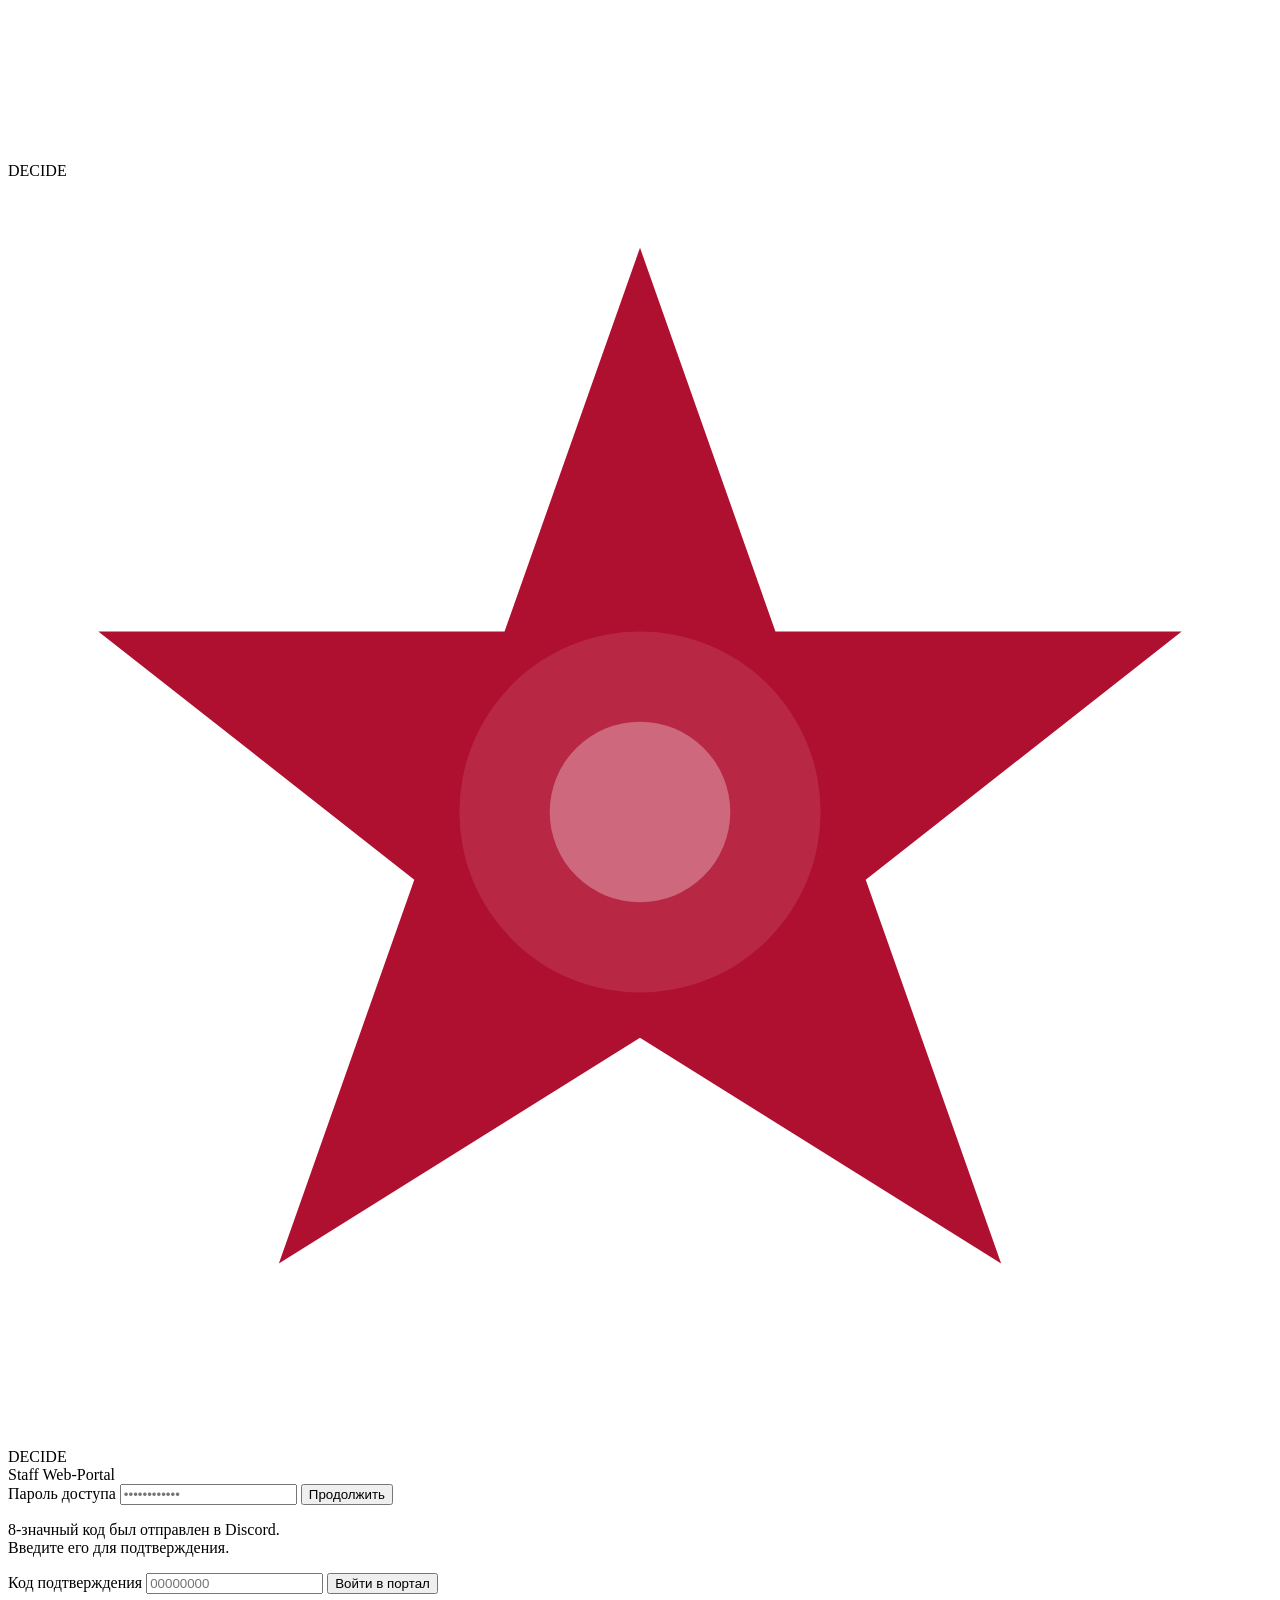
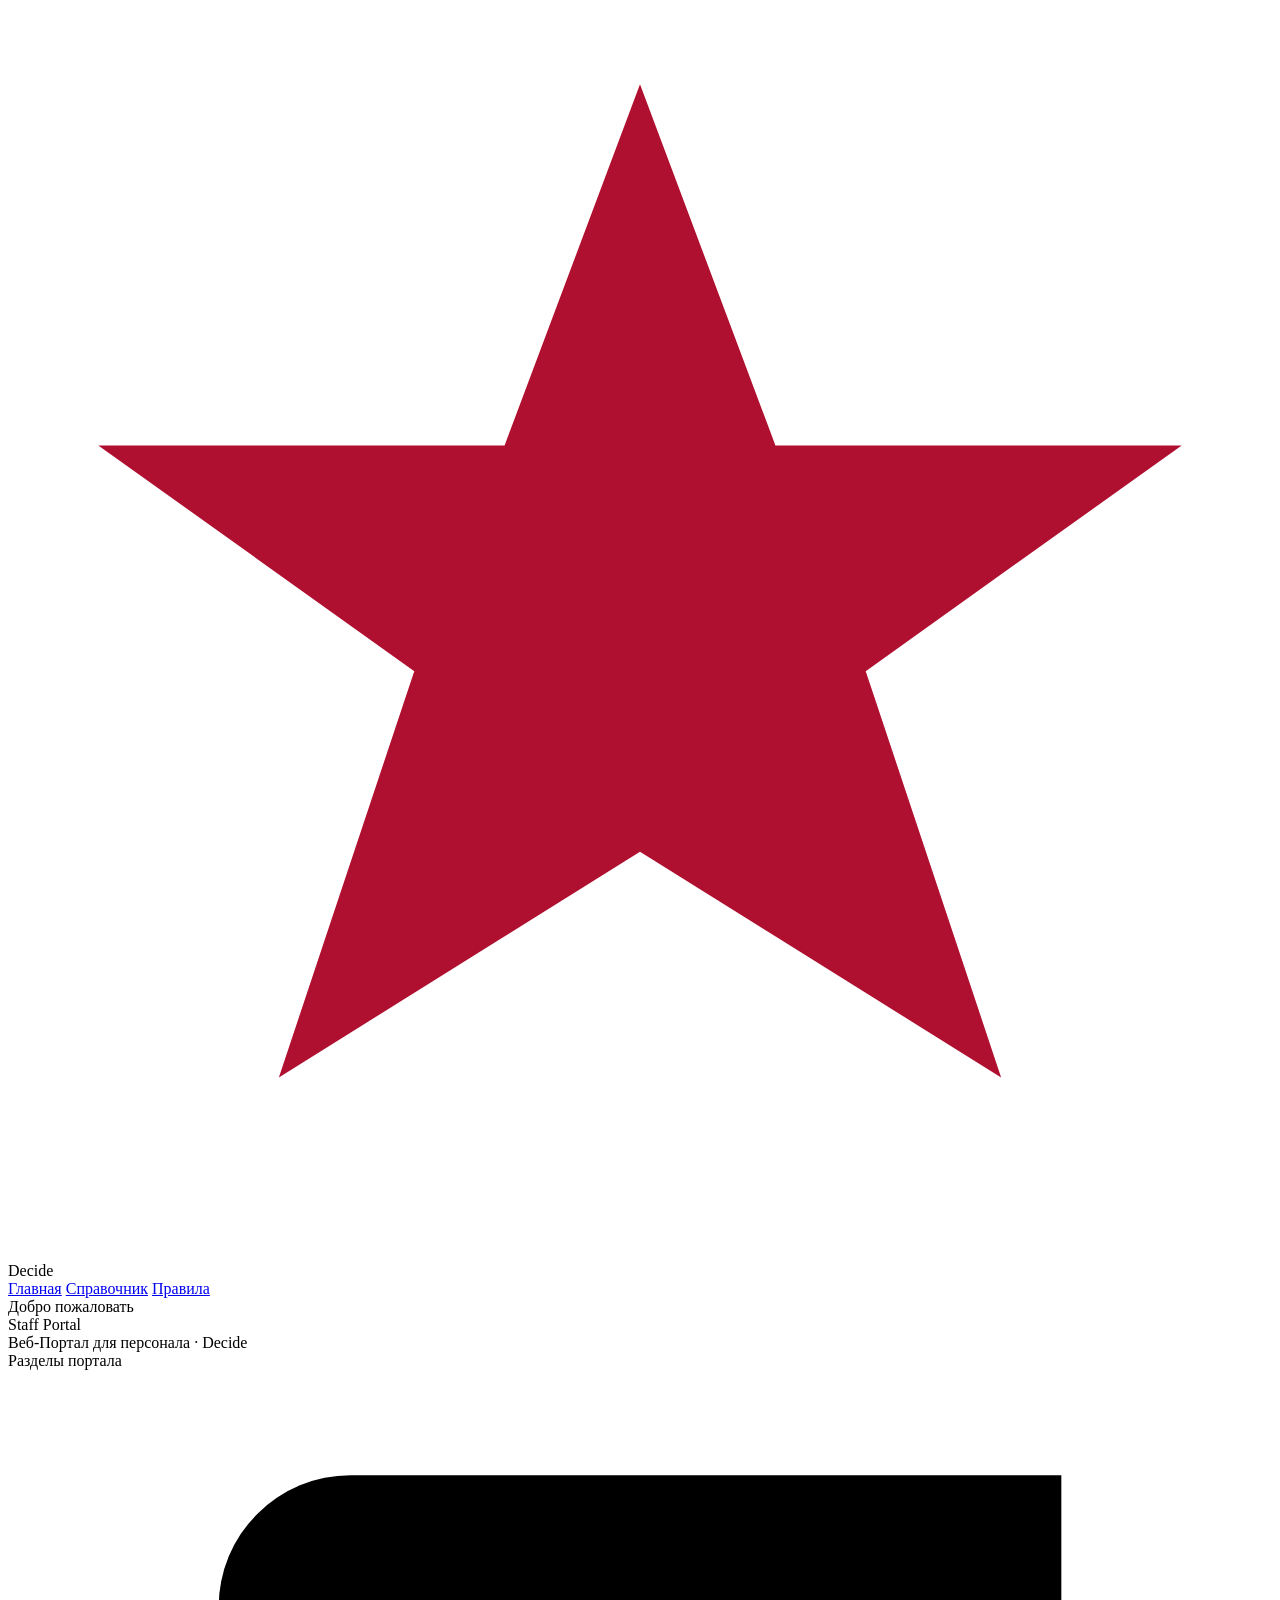
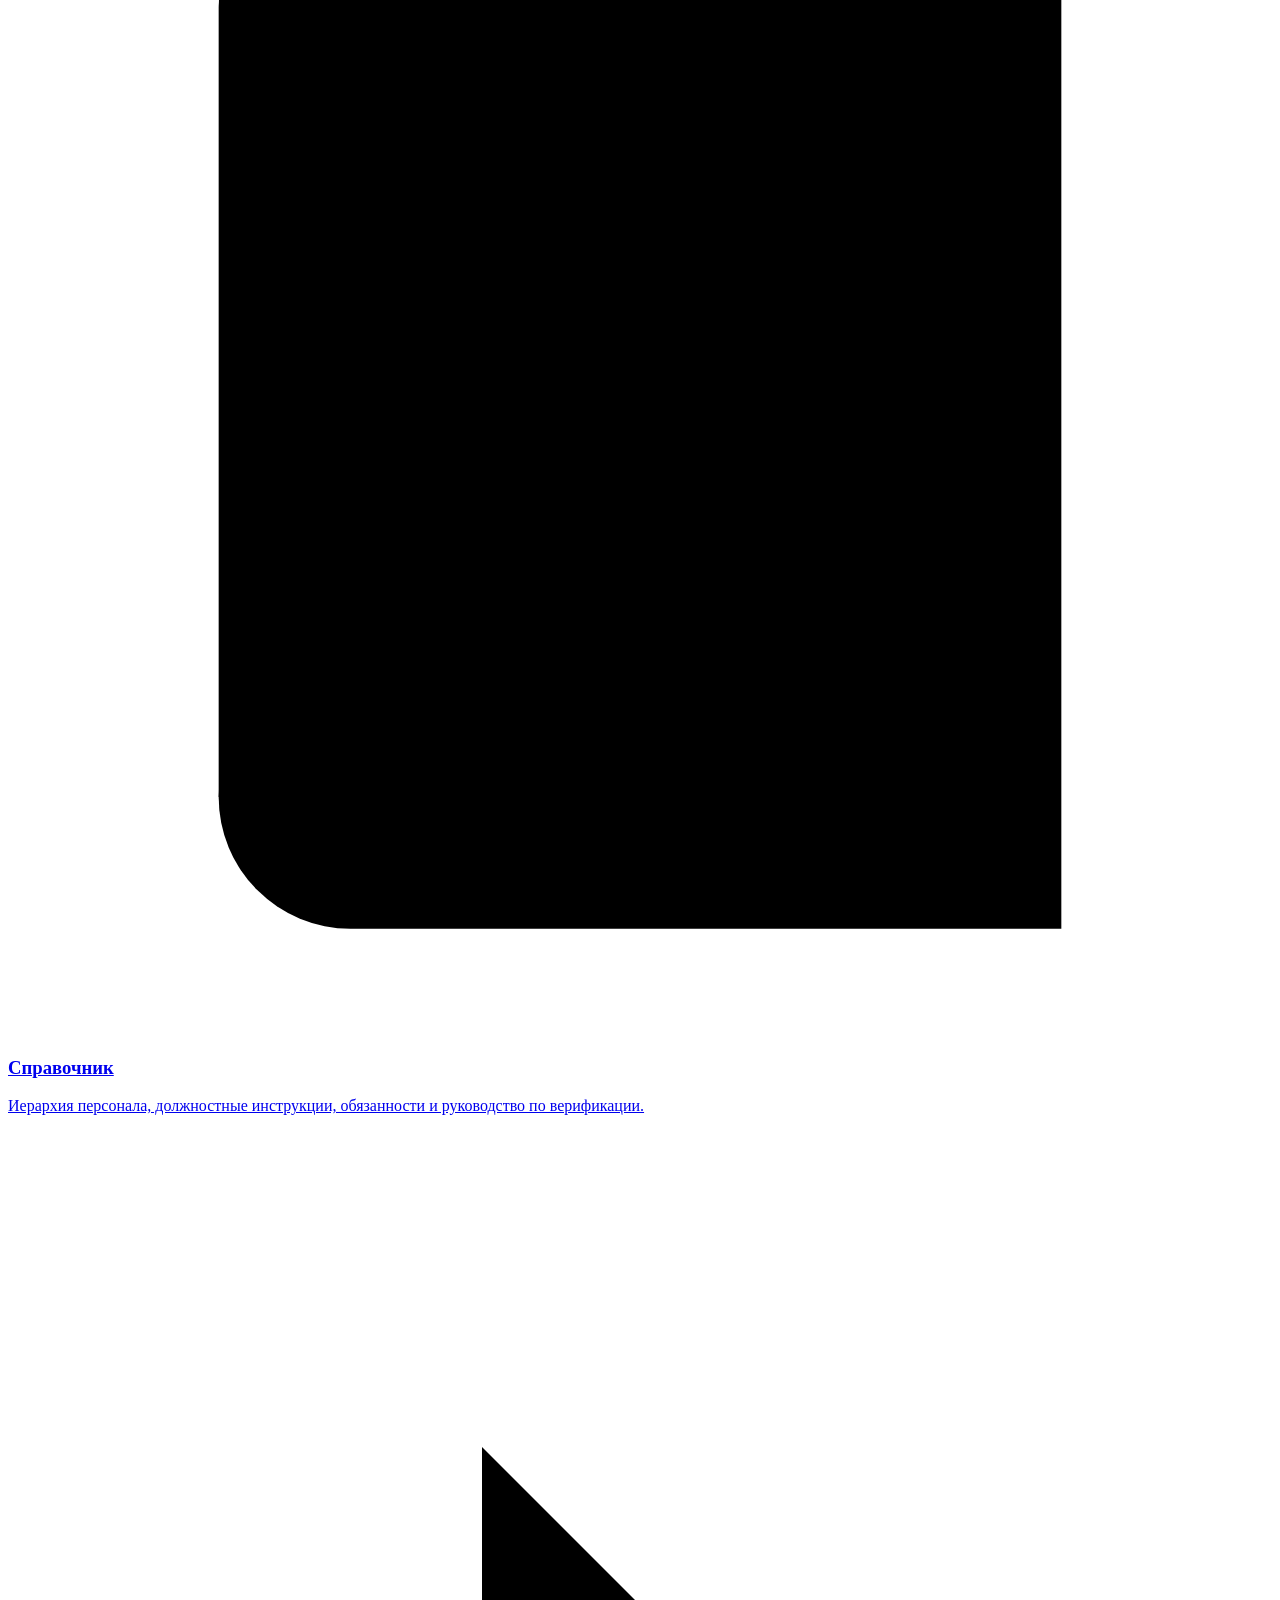
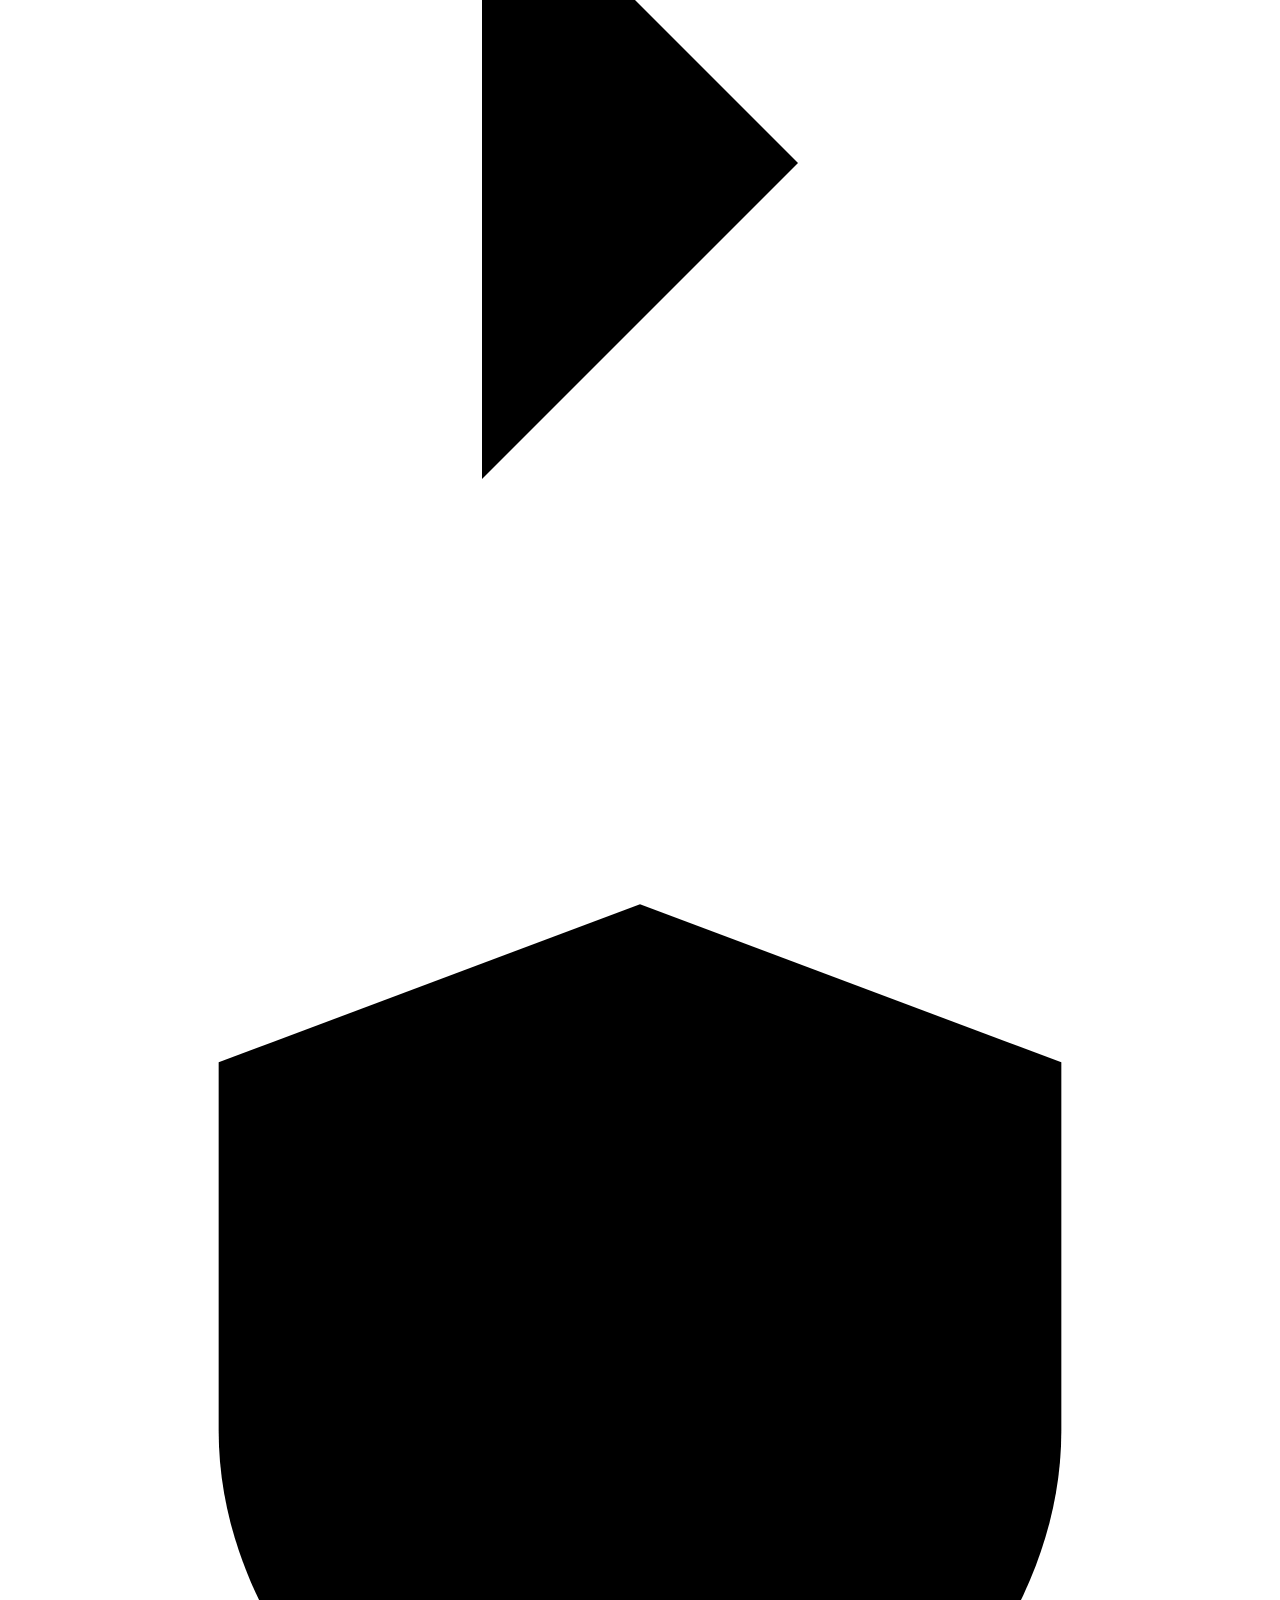
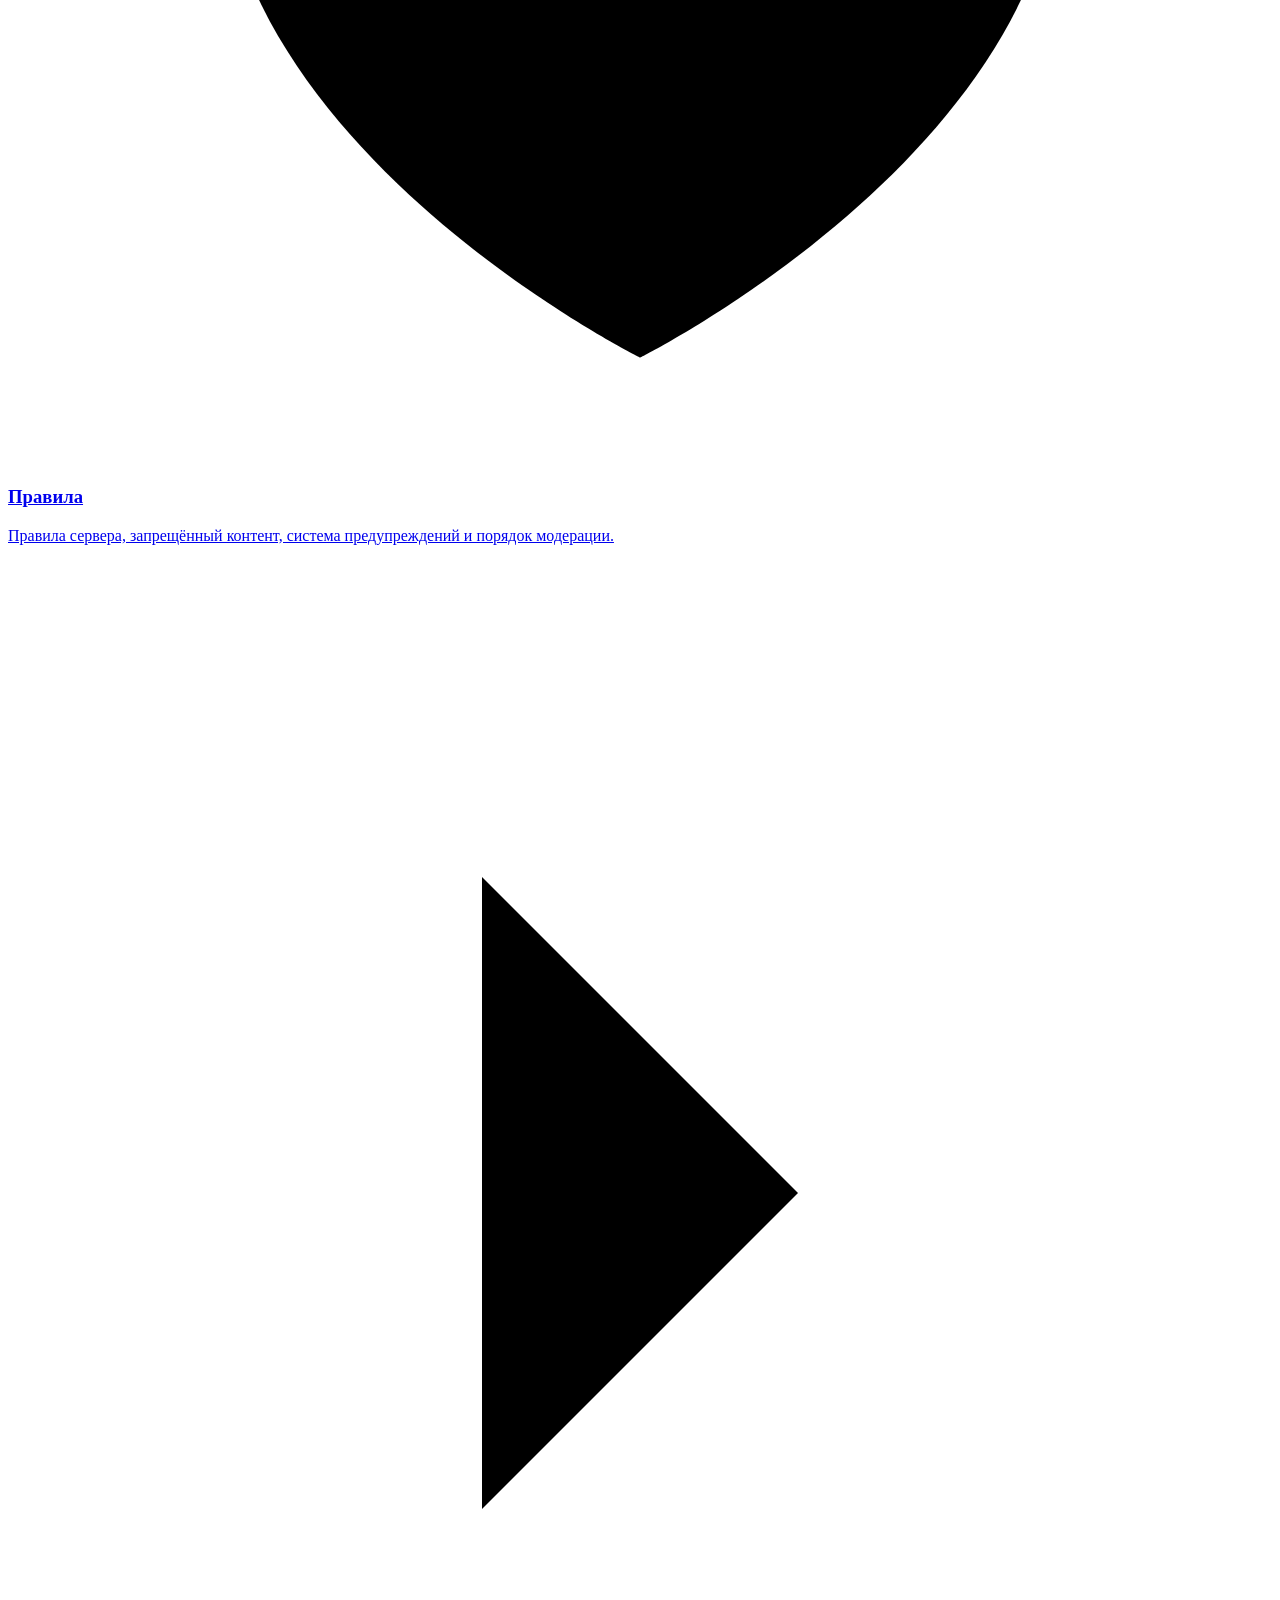
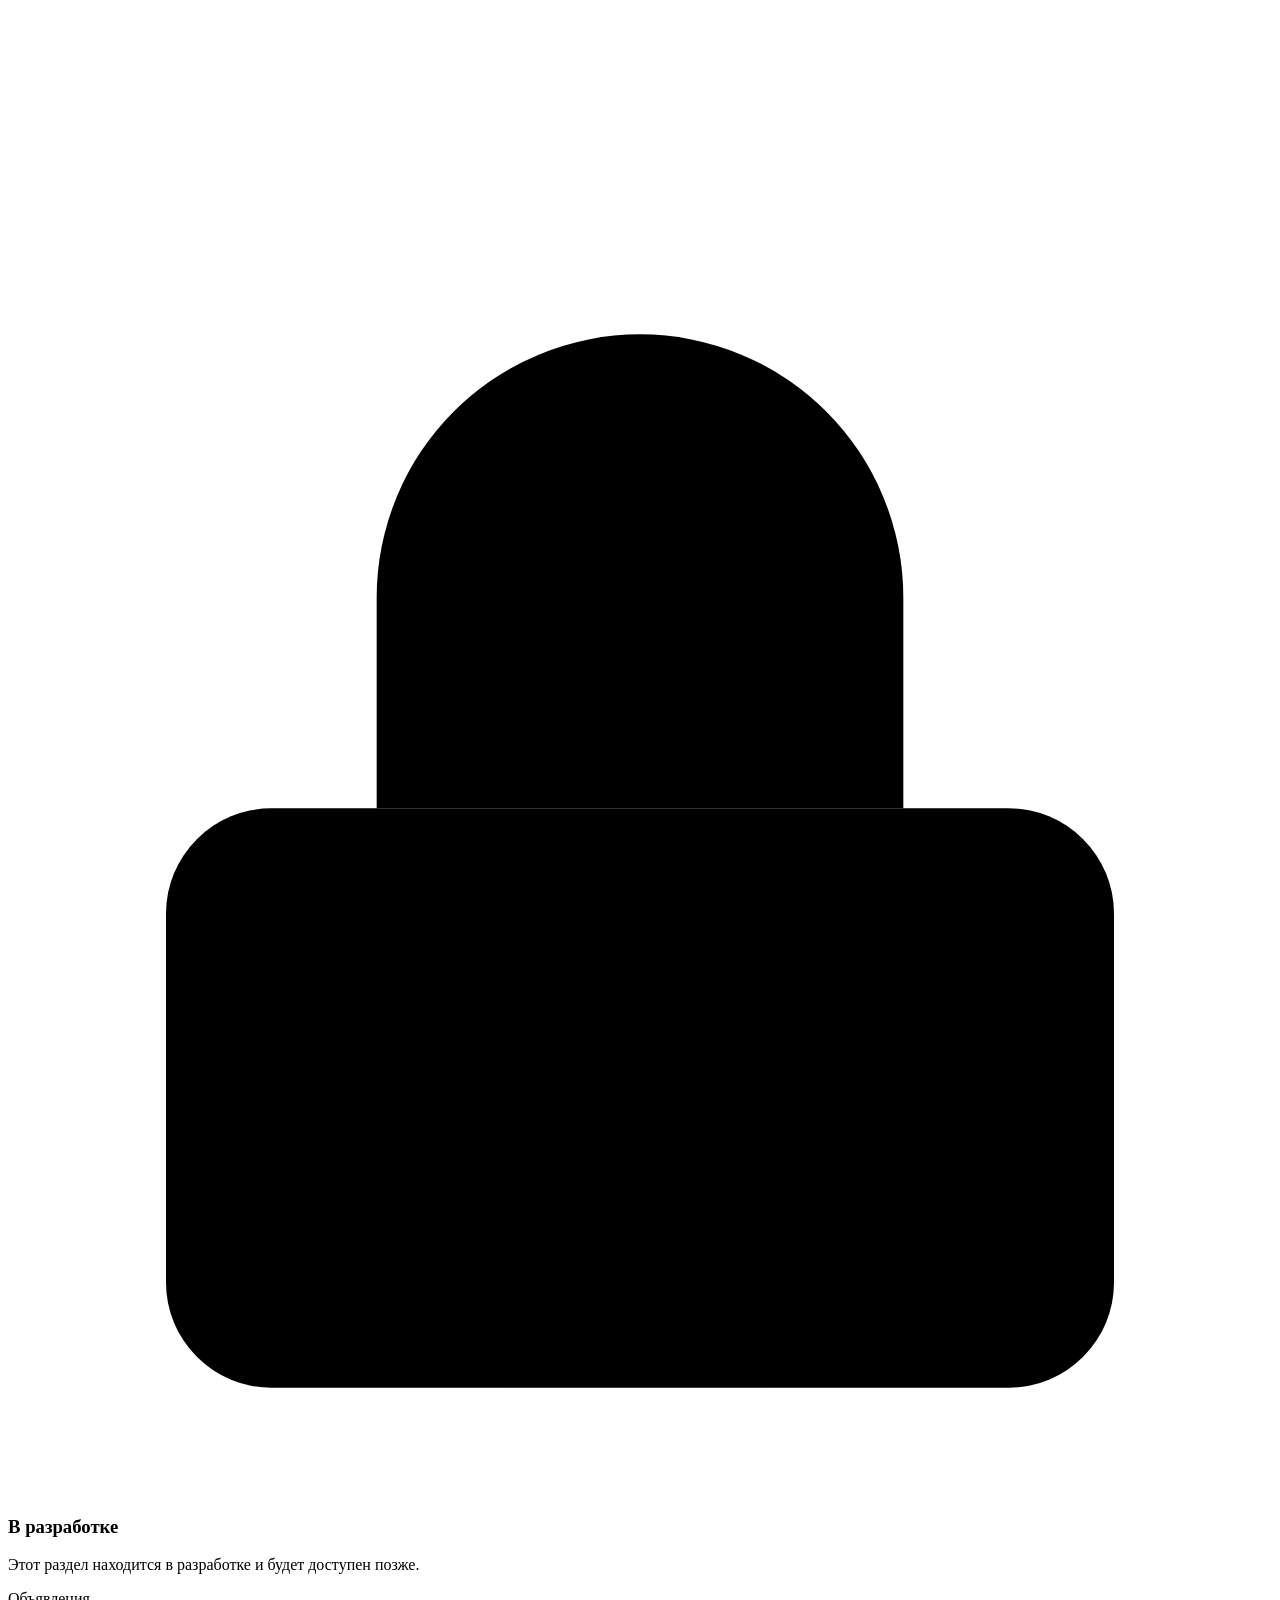
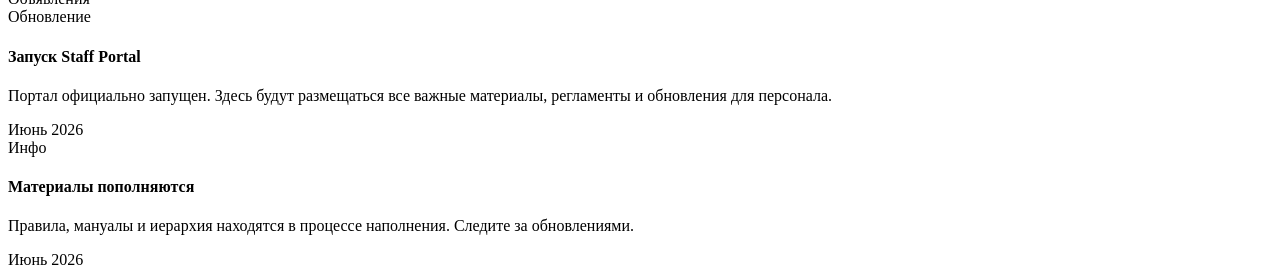
==== index.html @ e16e5d3d "Create index.html" ====
<!DOCTYPE html>
<html lang="ru">
<head>
<meta charset="UTF-8" />
<meta name="viewport" content="width=device-width, initial-scale=1" />
<title>DECIDE · Staff Portal</title>
<link rel="icon" href="data:image/svg+xml,<svg xmlns='http://www.w3.org/2000/svg' viewBox='0 0 64 64'><polygon points='32,4 38,22 57,22 43,34 49,52 32,41 15,52 21,34 7,22 26,22' fill='%23b01030'/></svg>" />
<link href="https://fonts.googleapis.com/css2?family=Inter:wght@300;400;500;600;700;900&display=swap" rel="stylesheet" />
<link rel="stylesheet" href="design.css" />
</head>
<body>
<canvas id="stars"></canvas>
<div class="orb orb-1"></div>
<div class="orb orb-2"></div>
<div class="decide-strip"><span>D</span><span>E</span><span>C</span><span>I</span><span>D</span><span>E</span></div>

<div id="auth-screen">
  <div class="auth-card">
    <div class="auth-logo">
      <div class="logo-wrap">
        <svg viewBox="0 0 56 56" fill="none" xmlns="http://www.w3.org/2000/svg">
          <polygon points="28,3 34,20 52,20 38,31 44,48 28,38 12,48 18,31 4,20 22,20" fill="#b01030"/>
          <circle cx="28" cy="28" r="8" fill="white" fill-opacity="0.1"/>
          <circle cx="28" cy="28" r="4" fill="white" fill-opacity="0.3"/>
        </svg>
      </div>
      <div>
        <div class="auth-title">DECIDE</div>
        <div class="auth-sub">Staff Web-Portal</div>
      </div>
    </div>
    <div id="step-pass">
      <label class="auth-label">Пароль доступа</label>
      <input type="password" id="pass-input" class="auth-input" placeholder="••••••••••••" />
      <button class="auth-btn" id="btn-pass">Продолжить</button>
    </div>
    <div id="step-otp" class="hidden">
      <p class="otp-note">8-значный код был отправлен в Discord.<br />Введите его для подтверждения.</p>
      <label class="auth-label">Код подтверждения</label>
      <input type="text" id="otp-input" class="auth-input otp" placeholder="00000000" maxlength="8" autocomplete="off" />
      <button class="auth-btn" id="btn-otp">Войти в портал</button>
    </div>
  </div>
</div>

<div id="dashboard" class="hidden">
  <header class="dash-nav">
    <div class="nav-logo">
      <svg viewBox="0 0 28 28" fill="none"><polygon points="14,2 17,10 26,10 19,15 22,24 14,19 6,24 9,15 2,10 11,10" fill="#b01030"/></svg>
      <span class="nav-logo-text">Decide</span>
    </div>
    <nav class="nav-links">
      <a href="index.html" class="nav-link active">Главная</a>
      <a href="manual.html" class="nav-link">Справочник</a>
      <a href="rules.html" class="nav-link">Правила</a>
    </nav>
  </header>
  <div class="dash-body">
    <div class="welcome-block">
      <div class="welcome-label">Добро пожаловать</div>
      <div class="welcome-title">Staff Portal</div>
      <div class="welcome-sub">Веб-Портал для персонала · Decide</div>
    </div>
    <div class="section-head">Разделы портала</div>
    <div class="cards-grid">
      <a href="manual.html" class="portal-card">
        <div class="c-icon">
          <svg viewBox="0 0 24 24"><path d="M4 19.5A2.5 2.5 0 0 1 6.5 17H20"/><path d="M6.5 2H20v20H6.5A2.5 2.5 0 0 1 4 19.5v-15A2.5 2.5 0 0 1 6.5 2z"/></svg>
        </div>
        <h3>Справочник</h3>
        <p>Иерархия персонала, должностные инструкции, обязанности и руководство по верификации.</p>
        <div class="c-arrow"><svg viewBox="0 0 24 24"><polyline points="9 18 15 12 9 6"/></svg></div>
      </a>
      <a href="rules.html" class="portal-card">
        <div class="c-icon">
          <svg viewBox="0 0 24 24"><path d="M12 22s8-4 8-10V5l-8-3-8 3v7c0 6 8 10 8 10z"/></svg>
        </div>
        <h3>Правила</h3>
        <p>Правила сервера, запрещённый контент, система предупреждений и порядок модерации.</p>
        <div class="c-arrow"><svg viewBox="0 0 24 24"><polyline points="9 18 15 12 9 6"/></svg></div>
      </a>
      <div class="portal-card disabled">
        <div class="c-icon">
          <svg viewBox="0 0 24 24"><rect x="3" y="11" width="18" height="11" rx="2"/><path d="M7 11V7a5 5 0 0 1 10 0v4"/></svg>
        </div>
        <h3>В разработке</h3>
        <p>Этот раздел находится в разработке и будет доступен позже.</p>
      </div>
    </div>
    <div class="section-head">Объявления</div>
    <div class="announce-grid">
      <div class="a-card">
        <span class="badge b-red">Обновление</span>
        <h4>Запуск Staff Portal</h4>
        <p>Портал официально запущен. Здесь будут размещаться все важные материалы, регламенты и обновления для персонала.</p>
        <div class="a-date">Июнь 2026</div>
      </div>
      <div class="a-card">
        <span class="badge b-blue">Инфо</span>
        <h4>Материалы пополняются</h4>
        <p>Правила, мануалы и иерархия находятся в процессе наполнения. Следите за обновлениями.</p>
        <div class="a-date">Июнь 2026</div>
      </div>
    </div>
  </div>
</div>

<script src="logics.js"></script>
</body>
</html>
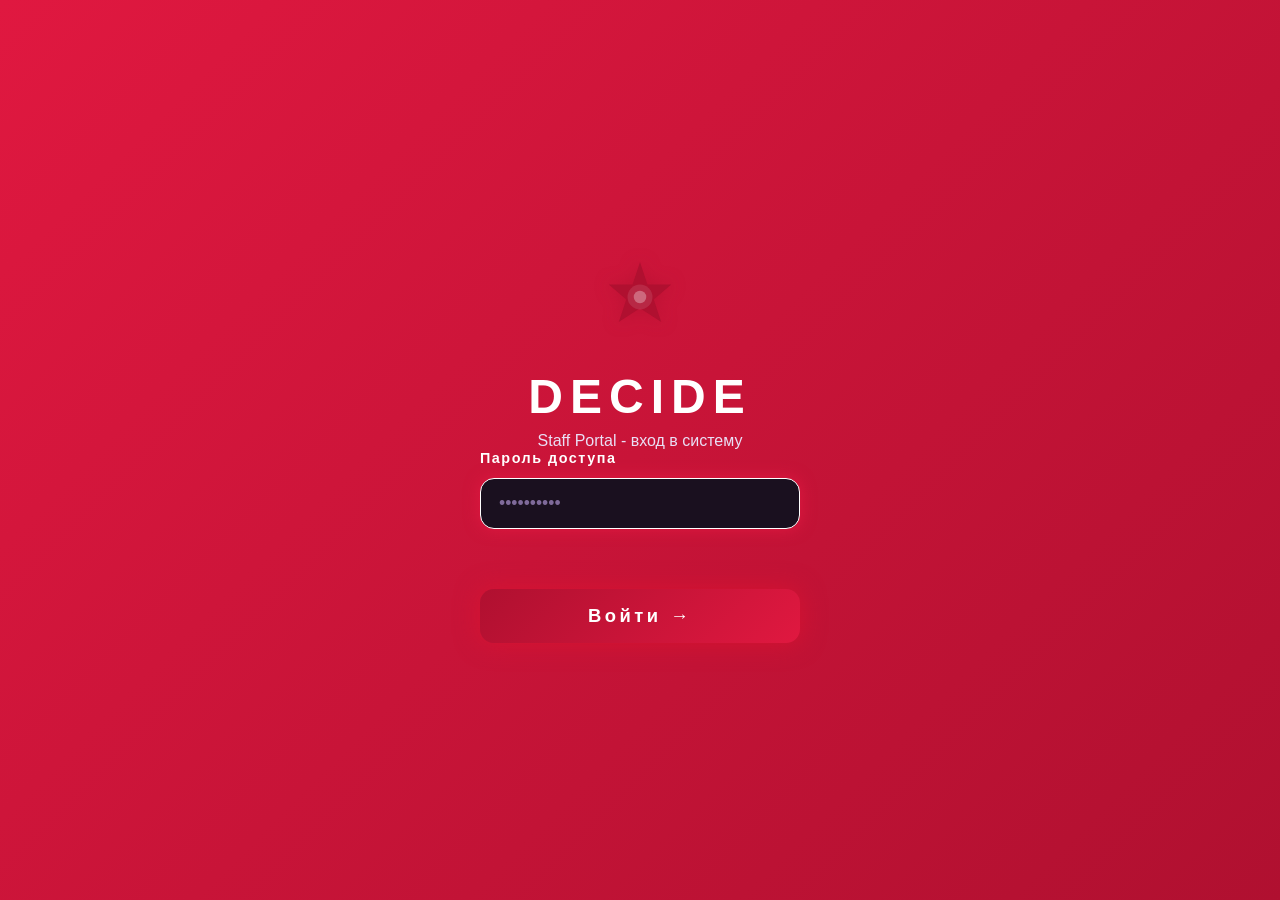
==== commit 4137a66c: "Updated titles and enhanced HTML structure" ====
--- a/index.html
+++ b/index.html
@@ -3,108 +3,385 @@
 <head>
 <meta charset="UTF-8" />
 <meta name="viewport" content="width=device-width, initial-scale=1" />
-<title>DECIDE · Staff Portal</title>
+<title>DECIDE | Staff Web-Portal</title>
 <link rel="icon" href="data:image/svg+xml,<svg xmlns='http://www.w3.org/2000/svg' viewBox='0 0 64 64'><polygon points='32,4 38,22 57,22 43,34 49,52 32,41 15,52 21,34 7,22 26,22' fill='%23b01030'/></svg>" />
 <link href="https://fonts.googleapis.com/css2?family=Inter:wght@300;400;500;600;700;900&display=swap" rel="stylesheet" />
-<link rel="stylesheet" href="design.css" />
-</head>
+
+<style>
+  *, *::before, *::after {
+    margin: 0; padding: 0; box-sizing: border-box;
+  }
+  :root {
+    --bg-dark: #100a13;
+    --card-bg: #1a101f;
+    --accent-red: #b01030;
+    --accent-red-bright: #e01840;
+    --text-main: #e9dff5;
+    --text-muted: #7f6a9a;
+    --border-color: rgba(176, 16, 48, 0.3);
+    --radius: 14px;
+    --transition-speed: 0.3s ease-in-out;
+    --font-main: 'Inter', sans-serif;
+  }
+  html, body {
+    height: 100%;
+    background-color: var(--bg-dark);
+    color: var(--text-main);
+    font-family: var(--font-main);
+    overflow-x: hidden;
+  }
+  a {
+    color: inherit;
+    text-decoration: none;
+  }
+
+  ::-webkit-scrollbar {
+    width: 8px;
+  }
+  ::-webkit-scrollbar-track {
+    background: transparent;
+  }
+  ::-webkit-scrollbar-thumb {
+    background-color: var(--accent-red);
+    border-radius: 5px;
+  }
+  ::-webkit-scrollbar-thumb:hover {
+    background-color: var(--accent-red-bright);
+  }
+
+  #auth-screen {
+    position: fixed;
+    inset: 0;
+    background: linear-gradient(135deg, var(--accent-red-bright), var(--accent-red));
+    display: flex;
+    flex-direction: column;
+    align-items: center;
+    justify-content: center;
+    padding: 2rem;
+    z-index: 999;
+    user-select: none;
+  }
+
+  #auth-logo {
+    width: 80px;
+    height: 80px;
+    filter: drop-shadow(0 0 8px rgba(176,16,48,0.6));
+    margin-bottom: 2rem;
+  }
+
+  #auth-title {
+    font-size: 3rem;
+    font-weight: 900;
+    letter-spacing: 7px;
+    color: white;
+    margin-bottom: 0.5rem;
+    user-select: none;
+    font-feature-settings: 'liga' off;
+  }
+
+  #auth-subtitle {
+    font-size: 1rem;
+    letter-spacing: 2px;
+    font-weight: 600;
+    opacity: 0.85;
+    margin-bottom: 3rem;
+    user-select: none;
+  }
+
+  form#login-form {
+    display: flex;
+    flex-direction: column;
+    width: 320px;
+  }
+
+  label[for="login-password"] {
+    font-weight: 600;
+    font-size: 0.9rem;
+    letter-spacing: 1.5px;
+    color: white;
+    margin-bottom: 12px;
+    user-select: none;
+  }
+
+  input#login-password {
+    background: var(--card-bg);
+    border: 1.8px solid var(--border-color);
+    color: var(--text-main);
+    border-radius: var(--radius);
+    padding: 14px 18px;
+    font-size: 1.1rem;
+    font-weight: 500;
+    transition: border-color var(--transition-speed);
+    outline-offset: 2px;
+  }
+  input#login-password::placeholder {
+    color: var(--text-muted);
+    opacity: 1;
+  }
+  input#login-password:focus {
+    border-color: white;
+    box-shadow: 0 0 15px var(--accent-red-bright);
+    outline: none;
+  }
+
+  #error-msg {
+    margin-top: 6px;
+    min-height: 22px;
+    color: #ff5353;
+    font-weight: 600;
+    font-size: 0.85rem;
+    user-select: none;
+  }
+
+  button#login-submit {
+    margin-top: 2rem;
+    background: linear-gradient(135deg, var(--accent-red), var(--accent-red-bright));
+    border-radius: var(--radius);
+    padding: 16px 0;
+    color: white;
+    font-weight: 900;
+    font-size: 1.15rem;
+    letter-spacing: 3.5px;
+    cursor: pointer;
+    border: none;
+    transition: background var(--transition-speed), box-shadow var(--transition-speed), transform 0.2s ease;
+    box-shadow: 0 0 25px rgba(224, 18, 47, 0.7);
+    user-select: none;
+  }
+  button#login-submit:hover {
+    background: linear-gradient(135deg, var(--accent-red-bright), var(--accent-red));
+    box-shadow: 0 0 35px rgba(224, 18, 47, 0.95);
+    transform: translateY(-3px);
+  }
+  button#login-submit:active {
+    box-shadow: 0 0 20px rgba(224, 18, 47, 0.7);
+    transform: translateY(0);
+  }
+
+  #loading-screen {
+    position: fixed;
+    inset: 0;
+    background: var(--bg-dark);
+    display: flex;
+    flex-direction: column;
+    align-items: center;
+    justify-content: center;
+    z-index: 998;
+    user-select: none;
+    opacity: 0;
+    pointer-events: none;
+    transition: opacity 0.4s ease;
+  }
+  #loading-screen.active {
+    opacity: 1;
+    pointer-events: all;
+  }
+  #loading-text {
+    color: var(--text-main);
+    font-size: 1.25rem;
+    font-weight: 700;
+    letter-spacing: 3.5px;
+    margin-bottom: 1.6rem;
+  }
+  #loading-progress {
+    width: 340px;
+    height: 14px;
+    background: var(--card-bg);
+    border-radius: 30px;
+    box-shadow: inset 0 0 15px rgba(255, 20, 50, 0.15);
+    overflow: hidden;
+  }
+  #loading-progress-fill {
+    height: 100%;
+    background: linear-gradient(90deg, var(--accent-red), var(--accent-red-bright));
+    width: 0%;
+    border-radius: 30px 0 0 30px;
+    transition: width 0.3s ease;
+  }
+
+  #dashboard {
+    height: 100vh;
+    width: 100%;
+    display: none;
+    flex-direction: column;
+    animation: fadeInUp 0.7s ease forwards;
+  }
+  #dashboard.active {
+    display: flex;
+  }
+
+  header.nav-header {
+    flex-shrink: 0;
+    background: var(--card-bg);
+    display: flex;
+    justify-content: space-between;
+    align-items: center;
+    padding: 24px 56px;
+    border-bottom: 1.5px solid var(--border-color);
+    box-shadow: 0 0 35px var(--accent-red);
+    user-select: none;
+  }
+
+  .logo-container {
+    display: flex;
+    align-items: center;
+    gap: 14px;
+  }
+  .logo-container svg {
+    width: 32px;
+    height: 32px;
+    filter: drop-shadow(0 0 14px var(--accent-red));
+  }
+  .logo-text {
+    font-weight: 900;
+    font-size: 1.6rem;
+    letter-spacing: 10px;
+    text-transform: uppercase;
+    background: linear-gradient(120deg, white, var(--accent-red));
+    -webkit-background-clip: text;
+    -webkit-text-fill-color: transparent;
+    cursor: default;
+  }
+  nav.main-nav {
+    display: flex;
+    gap: 22px;
+  }
+  nav.main-nav a {
+    font-weight: 700;
+    font-size: 0.9rem;
+    letter-spacing: 3.5px;
+    text-transform: uppercase;
+    color: var(--text-muted);
+    padding: 14px 26px;
+    border-radius: var(--radius);
+    transition: color var(--transition-speed), background var(--transition-speed);
+    user-select: none;
+  }
+  nav.main-nav a:hover, nav.main-nav a.active {
+    background: var(--accent-red);
+    color: white;
+    box-shadow: 0 0 50px var(--accent-red);
+  }
+
+  main.portal-content {
+    flex-grow: 1;
+    overflow-y: auto;
+    padding: 56px 68px 80px;
+    max-width: 1360px;
+    margin: 0 auto;
+  }
+
+</style>
 <body>
-<canvas id="stars"></canvas>
-<div class="orb orb-1"></div>
-<div class="orb orb-2"></div>
-<div class="decide-strip"><span>D</span><span>E</span><span>C</span><span>I</span><span>D</span><span>E</span></div>
-
-<div id="auth-screen">
-  <div class="auth-card">
-    <div class="auth-logo">
-      <div class="logo-wrap">
-        <svg viewBox="0 0 56 56" fill="none" xmlns="http://www.w3.org/2000/svg">
-          <polygon points="28,3 34,20 52,20 38,31 44,48 28,38 12,48 18,31 4,20 22,20" fill="#b01030"/>
-          <circle cx="28" cy="28" r="8" fill="white" fill-opacity="0.1"/>
-          <circle cx="28" cy="28" r="4" fill="white" fill-opacity="0.3"/>
+
+  <section id="auth-screen" role="dialog" aria-labelledby="auth-title" aria-describedby="auth-desc">
+    <svg id="auth-logo" viewBox="0 0 64 64" aria-hidden="true" focusable="false" fill="none" xmlns="http://www.w3.org/2000/svg">
+      <polygon points="32,4 38,22 57,22 43,34 49,52 32,41 15,52 21,34 7,22 26,22" fill="#b01030"/>
+      <circle cx="32" cy="32" r="10" fill="white" fill-opacity="0.1"/>
+      <circle cx="32" cy="32" r="5" fill="white" fill-opacity="0.3"/>
+    </svg>
+    <h1 id="auth-title">DECIDE</h1>
+    <p id="auth-desc">Staff Portal - вход в систему</p>
+
+    <form id="login-form" novalidate>
+      <label for="login-password">Пароль доступа</label>
+      <input type="password" id="login-password" placeholder="••••••••••" aria-describedby="error-msg" aria-required="true" autocomplete="current-password" />
+      <div id="error-msg" role="alert" aria-live="assertive"></div>
+      <button id="login-submit" type="submit" aria-label="Войти">Войти →</button>
+    </form>
+  </section>
+
+  <section id="loading-screen" aria-live="polite" aria-busy="true" aria-label="Загрузка" tabindex="-1">
+    <div id="loading-text">Загрузка, пожалуйста подождите...</div>
+    <div id="loading-progress">
+      <div id="loading-progress-fill"></div>
+    </div>
+  </section>
+
+  <div id="dashboard" role="main" tabindex="-1" aria-label="DECIDE Staff Portal">
+
+    <header class="nav-header" role="banner">
+      <div class="logo-container" aria-label="Логотип DECIDE">
+        <svg viewBox="0 0 28 28" fill="none" aria-hidden="true">
+          <polygon points="14,2 17,10 26,10 19,15 22,24 14,19 6,24 9,15 2,10 11,10" fill="#b01030"/>
         </svg>
+        <span class="logo-text">DECIDE</span>
       </div>
-      <div>
-        <div class="auth-title">DECIDE</div>
-        <div class="auth-sub">Staff Web-Portal</div>
-      </div>
-    </div>
-    <div id="step-pass">
-      <label class="auth-label">Пароль доступа</label>
-      <input type="password" id="pass-input" class="auth-input" placeholder="••••••••••••" />
-      <button class="auth-btn" id="btn-pass">Продолжить</button>
-    </div>
-    <div id="step-otp" class="hidden">
-      <p class="otp-note">8-значный код был отправлен в Discord.<br />Введите его для подтверждения.</p>
-      <label class="auth-label">Код подтверждения</label>
-      <input type="text" id="otp-input" class="auth-input otp" placeholder="00000000" maxlength="8" autocomplete="off" />
-      <button class="auth-btn" id="btn-otp">Войти в портал</button>
-    </div>
+      <nav class="main-nav" role="navigation" aria-label="Главное меню">
+        <a href="#" class="active" aria-current="page" tabindex="0">Главная</a>
+        <a href="#" tabindex="0">Справочник</a>
+        <a href="#" tabindex="0">Правила</a>
+      </nav>
+    </header>
+
+    <main class="portal-content">
+      <section class="welcome-section" tabindex="0" aria-label="Добро пожаловать">
+        <div class="welcome-label">Добро пожаловать</div>
+        <h2 class="welcome-title">Staff Portal</h2>
+        <p class="welcome-subtitle">Портал для персонала · DECIDE</p>
+      </section>
+
+    </main>
+
   </div>
-</div>
-
-<div id="dashboard" class="hidden">
-  <header class="dash-nav">
-    <div class="nav-logo">
-      <svg viewBox="0 0 28 28" fill="none"><polygon points="14,2 17,10 26,10 19,15 22,24 14,19 6,24 9,15 2,10 11,10" fill="#b01030"/></svg>
-      <span class="nav-logo-text">Decide</span>
-    </div>
-    <nav class="nav-links">
-      <a href="index.html" class="nav-link active">Главная</a>
-      <a href="manual.html" class="nav-link">Справочник</a>
-      <a href="rules.html" class="nav-link">Правила</a>
-    </nav>
-  </header>
-  <div class="dash-body">
-    <div class="welcome-block">
-      <div class="welcome-label">Добро пожаловать</div>
-      <div class="welcome-title">Staff Portal</div>
-      <div class="welcome-sub">Веб-Портал для персонала · Decide</div>
-    </div>
-    <div class="section-head">Разделы портала</div>
-    <div class="cards-grid">
-      <a href="manual.html" class="portal-card">
-        <div class="c-icon">
-          <svg viewBox="0 0 24 24"><path d="M4 19.5A2.5 2.5 0 0 1 6.5 17H20"/><path d="M6.5 2H20v20H6.5A2.5 2.5 0 0 1 4 19.5v-15A2.5 2.5 0 0 1 6.5 2z"/></svg>
-        </div>
-        <h3>Справочник</h3>
-        <p>Иерархия персонала, должностные инструкции, обязанности и руководство по верификации.</p>
-        <div class="c-arrow"><svg viewBox="0 0 24 24"><polyline points="9 18 15 12 9 6"/></svg></div>
-      </a>
-      <a href="rules.html" class="portal-card">
-        <div class="c-icon">
-          <svg viewBox="0 0 24 24"><path d="M12 22s8-4 8-10V5l-8-3-8 3v7c0 6 8 10 8 10z"/></svg>
-        </div>
-        <h3>Правила</h3>
-        <p>Правила сервера, запрещённый контент, система предупреждений и порядок модерации.</p>
-        <div class="c-arrow"><svg viewBox="0 0 24 24"><polyline points="9 18 15 12 9 6"/></svg></div>
-      </a>
-      <div class="portal-card disabled">
-        <div class="c-icon">
-          <svg viewBox="0 0 24 24"><rect x="3" y="11" width="18" height="11" rx="2"/><path d="M7 11V7a5 5 0 0 1 10 0v4"/></svg>
-        </div>
-        <h3>В разработке</h3>
-        <p>Этот раздел находится в разработке и будет доступен позже.</p>
-      </div>
-    </div>
-    <div class="section-head">Объявления</div>
-    <div class="announce-grid">
-      <div class="a-card">
-        <span class="badge b-red">Обновление</span>
-        <h4>Запуск Staff Portal</h4>
-        <p>Портал официально запущен. Здесь будут размещаться все важные материалы, регламенты и обновления для персонала.</p>
-        <div class="a-date">Июнь 2026</div>
-      </div>
-      <div class="a-card">
-        <span class="badge b-blue">Инфо</span>
-        <h4>Материалы пополняются</h4>
-        <p>Правила, мануалы и иерархия находятся в процессе наполнения. Следите за обновлениями.</p>
-        <div class="a-date">Июнь 2026</div>
-      </div>
-    </div>
-  </div>
-</div>
-
-<script src="logics.js"></script>
+
+<script>
+
+  const loginScreen = document.getElementById('auth-screen');
+  const loadingScreen = document.getElementById('loading-screen');
+  const dashboard = document.getElementById('dashboard');
+
+  const loginForm = document.getElementById('login-form');
+  const loginPassword = document.getElementById('login-password');
+  const errorMsg = document.getElementById('error-msg');
+
+  const loadingProgressFill = document.getElementById('loading-progress-fill');
+
+  const VALID_PASS = 'DECIDE2026';
+
+  loginForm.addEventListener('submit', e => {
+    e.preventDefault();
+    errorMsg.textContent = '';
+
+    const val = loginPassword.value.trim();
+    if (!val) {
+      errorMsg.textContent = 'Введите пароль для доступа.';
+      loginPassword.focus();
+      return;
+    }
+    if (val !== VALID_PASS) {
+      errorMsg.textContent = 'Неверный пароль.';
+      loginPassword.focus();
+      return;
+    }
+
+    loginScreen.style.display = 'none';
+    loadingScreen.classList.add('active');
+    simulateLoading();
+  });
+
+  function simulateLoading() {
+    let progress = 0;
+    loadingProgressFill.style.width = '0%';
+
+    const interval = setInterval(() => {
+      progress += Math.floor(Math.random() * 10) + 5;
+      if (progress >= 100) progress = 100;
+      loadingProgressFill.style.width = progress + '%';
+
+      if (progress === 100) {
+        clearInterval(interval);
+        setTimeout(() => {
+          loadingScreen.classList.remove('active');
+          dashboard.classList.add('active');
+          dashboard.focus();
+        }, 600);
+      }
+    }, 250);
+  }
+
+  loginPassword.focus();
+</script>
+
 </body>
 </html>
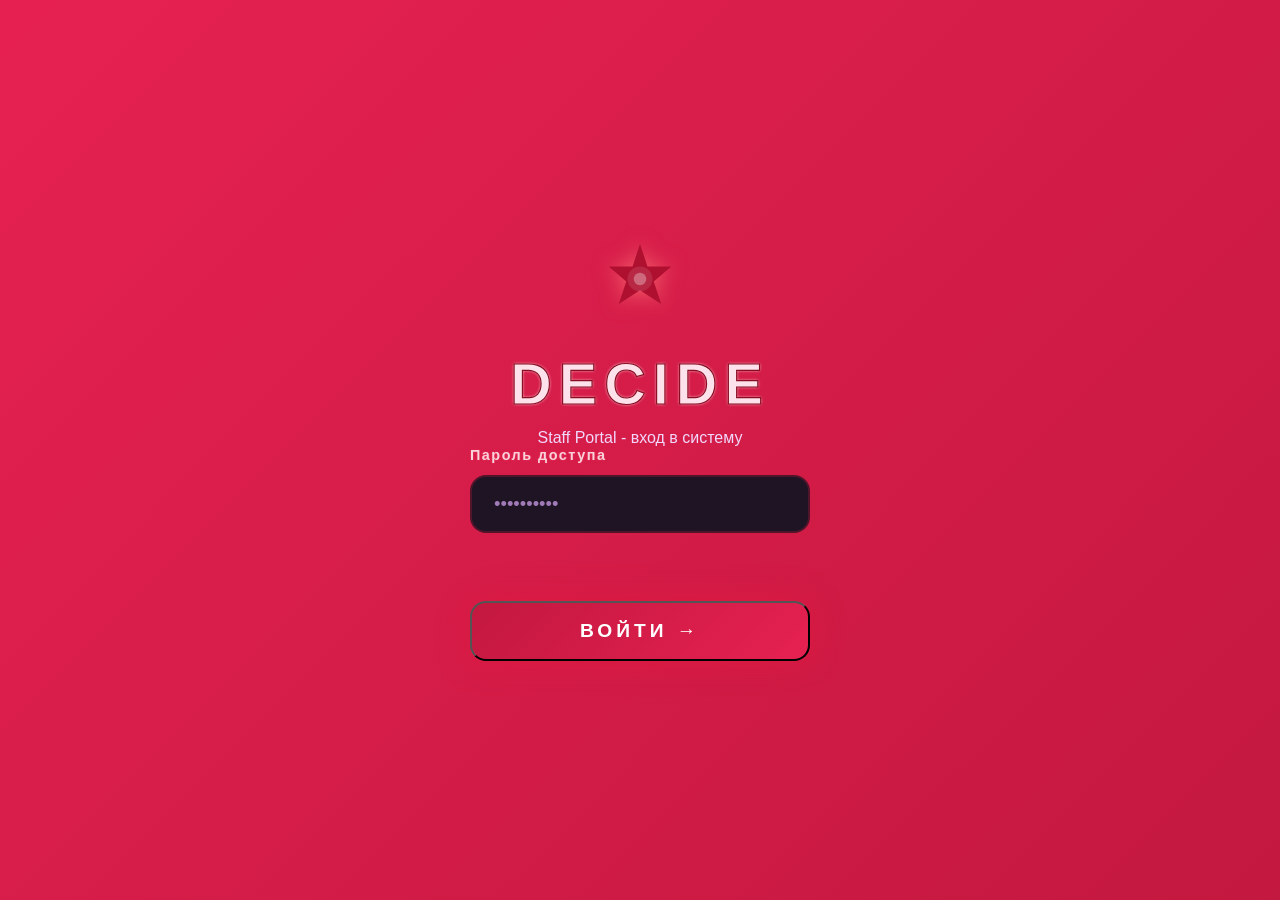
==== commit d0be2cf9: "Update index.html" ====
--- a/index.html
+++ b/index.html
@@ -6,382 +6,60 @@
 <title>DECIDE | Staff Web-Portal</title>
 <link rel="icon" href="data:image/svg+xml,<svg xmlns='http://www.w3.org/2000/svg' viewBox='0 0 64 64'><polygon points='32,4 38,22 57,22 43,34 49,52 32,41 15,52 21,34 7,22 26,22' fill='%23b01030'/></svg>" />
 <link href="https://fonts.googleapis.com/css2?family=Inter:wght@300;400;500;600;700;900&display=swap" rel="stylesheet" />
-
-<style>
-  *, *::before, *::after {
-    margin: 0; padding: 0; box-sizing: border-box;
-  }
-  :root {
-    --bg-dark: #100a13;
-    --card-bg: #1a101f;
-    --accent-red: #b01030;
-    --accent-red-bright: #e01840;
-    --text-main: #e9dff5;
-    --text-muted: #7f6a9a;
-    --border-color: rgba(176, 16, 48, 0.3);
-    --radius: 14px;
-    --transition-speed: 0.3s ease-in-out;
-    --font-main: 'Inter', sans-serif;
-  }
-  html, body {
-    height: 100%;
-    background-color: var(--bg-dark);
-    color: var(--text-main);
-    font-family: var(--font-main);
-    overflow-x: hidden;
-  }
-  a {
-    color: inherit;
-    text-decoration: none;
-  }
-
-  ::-webkit-scrollbar {
-    width: 8px;
-  }
-  ::-webkit-scrollbar-track {
-    background: transparent;
-  }
-  ::-webkit-scrollbar-thumb {
-    background-color: var(--accent-red);
-    border-radius: 5px;
-  }
-  ::-webkit-scrollbar-thumb:hover {
-    background-color: var(--accent-red-bright);
-  }
-
-  #auth-screen {
-    position: fixed;
-    inset: 0;
-    background: linear-gradient(135deg, var(--accent-red-bright), var(--accent-red));
-    display: flex;
-    flex-direction: column;
-    align-items: center;
-    justify-content: center;
-    padding: 2rem;
-    z-index: 999;
-    user-select: none;
-  }
-
-  #auth-logo {
-    width: 80px;
-    height: 80px;
-    filter: drop-shadow(0 0 8px rgba(176,16,48,0.6));
-    margin-bottom: 2rem;
-  }
-
-  #auth-title {
-    font-size: 3rem;
-    font-weight: 900;
-    letter-spacing: 7px;
-    color: white;
-    margin-bottom: 0.5rem;
-    user-select: none;
-    font-feature-settings: 'liga' off;
-  }
-
-  #auth-subtitle {
-    font-size: 1rem;
-    letter-spacing: 2px;
-    font-weight: 600;
-    opacity: 0.85;
-    margin-bottom: 3rem;
-    user-select: none;
-  }
-
-  form#login-form {
-    display: flex;
-    flex-direction: column;
-    width: 320px;
-  }
-
-  label[for="login-password"] {
-    font-weight: 600;
-    font-size: 0.9rem;
-    letter-spacing: 1.5px;
-    color: white;
-    margin-bottom: 12px;
-    user-select: none;
-  }
-
-  input#login-password {
-    background: var(--card-bg);
-    border: 1.8px solid var(--border-color);
-    color: var(--text-main);
-    border-radius: var(--radius);
-    padding: 14px 18px;
-    font-size: 1.1rem;
-    font-weight: 500;
-    transition: border-color var(--transition-speed);
-    outline-offset: 2px;
-  }
-  input#login-password::placeholder {
-    color: var(--text-muted);
-    opacity: 1;
-  }
-  input#login-password:focus {
-    border-color: white;
-    box-shadow: 0 0 15px var(--accent-red-bright);
-    outline: none;
-  }
-
-  #error-msg {
-    margin-top: 6px;
-    min-height: 22px;
-    color: #ff5353;
-    font-weight: 600;
-    font-size: 0.85rem;
-    user-select: none;
-  }
-
-  button#login-submit {
-    margin-top: 2rem;
-    background: linear-gradient(135deg, var(--accent-red), var(--accent-red-bright));
-    border-radius: var(--radius);
-    padding: 16px 0;
-    color: white;
-    font-weight: 900;
-    font-size: 1.15rem;
-    letter-spacing: 3.5px;
-    cursor: pointer;
-    border: none;
-    transition: background var(--transition-speed), box-shadow var(--transition-speed), transform 0.2s ease;
-    box-shadow: 0 0 25px rgba(224, 18, 47, 0.7);
-    user-select: none;
-  }
-  button#login-submit:hover {
-    background: linear-gradient(135deg, var(--accent-red-bright), var(--accent-red));
-    box-shadow: 0 0 35px rgba(224, 18, 47, 0.95);
-    transform: translateY(-3px);
-  }
-  button#login-submit:active {
-    box-shadow: 0 0 20px rgba(224, 18, 47, 0.7);
-    transform: translateY(0);
-  }
-
-  #loading-screen {
-    position: fixed;
-    inset: 0;
-    background: var(--bg-dark);
-    display: flex;
-    flex-direction: column;
-    align-items: center;
-    justify-content: center;
-    z-index: 998;
-    user-select: none;
-    opacity: 0;
-    pointer-events: none;
-    transition: opacity 0.4s ease;
-  }
-  #loading-screen.active {
-    opacity: 1;
-    pointer-events: all;
-  }
-  #loading-text {
-    color: var(--text-main);
-    font-size: 1.25rem;
-    font-weight: 700;
-    letter-spacing: 3.5px;
-    margin-bottom: 1.6rem;
-  }
-  #loading-progress {
-    width: 340px;
-    height: 14px;
-    background: var(--card-bg);
-    border-radius: 30px;
-    box-shadow: inset 0 0 15px rgba(255, 20, 50, 0.15);
-    overflow: hidden;
-  }
-  #loading-progress-fill {
-    height: 100%;
-    background: linear-gradient(90deg, var(--accent-red), var(--accent-red-bright));
-    width: 0%;
-    border-radius: 30px 0 0 30px;
-    transition: width 0.3s ease;
-  }
-
-  #dashboard {
-    height: 100vh;
-    width: 100%;
-    display: none;
-    flex-direction: column;
-    animation: fadeInUp 0.7s ease forwards;
-  }
-  #dashboard.active {
-    display: flex;
-  }
-
-  header.nav-header {
-    flex-shrink: 0;
-    background: var(--card-bg);
-    display: flex;
-    justify-content: space-between;
-    align-items: center;
-    padding: 24px 56px;
-    border-bottom: 1.5px solid var(--border-color);
-    box-shadow: 0 0 35px var(--accent-red);
-    user-select: none;
-  }
-
-  .logo-container {
-    display: flex;
-    align-items: center;
-    gap: 14px;
-  }
-  .logo-container svg {
-    width: 32px;
-    height: 32px;
-    filter: drop-shadow(0 0 14px var(--accent-red));
-  }
-  .logo-text {
-    font-weight: 900;
-    font-size: 1.6rem;
-    letter-spacing: 10px;
-    text-transform: uppercase;
-    background: linear-gradient(120deg, white, var(--accent-red));
-    -webkit-background-clip: text;
-    -webkit-text-fill-color: transparent;
-    cursor: default;
-  }
-  nav.main-nav {
-    display: flex;
-    gap: 22px;
-  }
-  nav.main-nav a {
-    font-weight: 700;
-    font-size: 0.9rem;
-    letter-spacing: 3.5px;
-    text-transform: uppercase;
-    color: var(--text-muted);
-    padding: 14px 26px;
-    border-radius: var(--radius);
-    transition: color var(--transition-speed), background var(--transition-speed);
-    user-select: none;
-  }
-  nav.main-nav a:hover, nav.main-nav a.active {
-    background: var(--accent-red);
-    color: white;
-    box-shadow: 0 0 50px var(--accent-red);
-  }
-
-  main.portal-content {
-    flex-grow: 1;
-    overflow-y: auto;
-    padding: 56px 68px 80px;
-    max-width: 1360px;
-    margin: 0 auto;
-  }
-
-</style>
+<link rel="stylesheet" href="design.css" />
+</head>
 <body>
 
-  <section id="auth-screen" role="dialog" aria-labelledby="auth-title" aria-describedby="auth-desc">
-    <svg id="auth-logo" viewBox="0 0 64 64" aria-hidden="true" focusable="false" fill="none" xmlns="http://www.w3.org/2000/svg">
-      <polygon points="32,4 38,22 57,22 43,34 49,52 32,41 15,52 21,34 7,22 26,22" fill="#b01030"/>
-      <circle cx="32" cy="32" r="10" fill="white" fill-opacity="0.1"/>
-      <circle cx="32" cy="32" r="5" fill="white" fill-opacity="0.3"/>
-    </svg>
-    <h1 id="auth-title">DECIDE</h1>
-    <p id="auth-desc">Staff Portal - вход в систему</p>
+<section id="auth-screen" role="dialog" aria-labelledby="auth-title" aria-describedby="auth-desc">
+  <svg id="auth-logo" viewBox="0 0 64 64" aria-hidden="true" focusable="false" fill="none" xmlns="http://www.w3.org/2000/svg">
+    <polygon points="32,4 38,22 57,22 43,34 49,52 32,41 15,52 21,34 7,22 26,22" fill="#b01030"/>
+    <circle cx="32" cy="32" r="10" fill="white" fill-opacity="0.1"/>
+    <circle cx="32" cy="32" r="5" fill="white" fill-opacity="0.3"/>
+  </svg>
+  <h1 id="auth-title">DECIDE</h1>
+  <p id="auth-desc">Staff Portal - вход в систему</p>
 
-    <form id="login-form" novalidate>
-      <label for="login-password">Пароль доступа</label>
-      <input type="password" id="login-password" placeholder="••••••••••" aria-describedby="error-msg" aria-required="true" autocomplete="current-password" />
-      <div id="error-msg" role="alert" aria-live="assertive"></div>
-      <button id="login-submit" type="submit" aria-label="Войти">Войти →</button>
-    </form>
-  </section>
+  <form id="login-form" novalidate>
+    <label for="login-password">Пароль доступа</label>
+    <input type="password" id="login-password" placeholder="••••••••••" aria-describedby="error-msg" aria-required="true" autocomplete="current-password" />
+    <div id="error-msg" role="alert" aria-live="assertive"></div>
+    <button id="login-submit" type="submit" aria-label="Войти">Войти →</button>
+  </form>
+</section>
 
-  <section id="loading-screen" aria-live="polite" aria-busy="true" aria-label="Загрузка" tabindex="-1">
-    <div id="loading-text">Загрузка, пожалуйста подождите...</div>
-    <div id="loading-progress">
-      <div id="loading-progress-fill"></div>
+<section id="loading-screen" aria-live="polite" aria-busy="true" aria-label="Загрузка" tabindex="-1">
+  <div id="loading-text">Загрузка, пожалуйста подождите...</div>
+  <div id="loading-progress">
+    <div id="loading-progress-fill"></div>
+  </div>
+</section>
+
+<div id="dashboard" role="main" tabindex="-1" aria-label="DECIDE Staff Portal">
+
+  <header class="nav-header" role="banner">
+    <div class="logo-container" aria-label="Логотип DECIDE">
+      <svg viewBox="0 0 28 28" fill="none" aria-hidden="true">
+        <polygon points="14,2 17,10 26,10 19,15 22,24 14,19 6,24 9,15 2,10 11,10" fill="#b01030"/>
+      </svg>
+      <span class="logo-text">DECIDE</span>
     </div>
-  </section>
+    <nav class="main-nav" role="navigation" aria-label="Главное меню">
+      <a href="#" class="active" aria-current="page" tabindex="0">Главная</a>
+      <a href="#" tabindex="0">Справочник</a>
+      <a href="#" tabindex="0">Правила</a>
+    </nav>
+  </header>
 
-  <div id="dashboard" role="main" tabindex="-1" aria-label="DECIDE Staff Portal">
+  <main class="portal-content">
+    <section class="welcome-section" tabindex="0" aria-label="Добро пожаловать">
+      <div class="welcome-label">Добро пожаловать</div>
+      <h2 class="welcome-title">Staff Portal</h2>
+      <p class="welcome-subtitle">Портал для персонала · DECIDE</p>
+    </section>
+  </main>
 
-    <header class="nav-header" role="banner">
-      <div class="logo-container" aria-label="Логотип DECIDE">
-        <svg viewBox="0 0 28 28" fill="none" aria-hidden="true">
-          <polygon points="14,2 17,10 26,10 19,15 22,24 14,19 6,24 9,15 2,10 11,10" fill="#b01030"/>
-        </svg>
-        <span class="logo-text">DECIDE</span>
-      </div>
-      <nav class="main-nav" role="navigation" aria-label="Главное меню">
-        <a href="#" class="active" aria-current="page" tabindex="0">Главная</a>
-        <a href="#" tabindex="0">Справочник</a>
-        <a href="#" tabindex="0">Правила</a>
-      </nav>
-    </header>
+</div>
 
-    <main class="portal-content">
-      <section class="welcome-section" tabindex="0" aria-label="Добро пожаловать">
-        <div class="welcome-label">Добро пожаловать</div>
-        <h2 class="welcome-title">Staff Portal</h2>
-        <p class="welcome-subtitle">Портал для персонала · DECIDE</p>
-      </section>
-
-    </main>
-
-  </div>
-
-<script>
-
-  const loginScreen = document.getElementById('auth-screen');
-  const loadingScreen = document.getElementById('loading-screen');
-  const dashboard = document.getElementById('dashboard');
-
-  const loginForm = document.getElementById('login-form');
-  const loginPassword = document.getElementById('login-password');
-  const errorMsg = document.getElementById('error-msg');
-
-  const loadingProgressFill = document.getElementById('loading-progress-fill');
-
-  const VALID_PASS = 'DECIDE2026';
-
-  loginForm.addEventListener('submit', e => {
-    e.preventDefault();
-    errorMsg.textContent = '';
-
-    const val = loginPassword.value.trim();
-    if (!val) {
-      errorMsg.textContent = 'Введите пароль для доступа.';
-      loginPassword.focus();
-      return;
-    }
-    if (val !== VALID_PASS) {
-      errorMsg.textContent = 'Неверный пароль.';
-      loginPassword.focus();
-      return;
-    }
-
-    loginScreen.style.display = 'none';
-    loadingScreen.classList.add('active');
-    simulateLoading();
-  });
-
-  function simulateLoading() {
-    let progress = 0;
-    loadingProgressFill.style.width = '0%';
-
-    const interval = setInterval(() => {
-      progress += Math.floor(Math.random() * 10) + 5;
-      if (progress >= 100) progress = 100;
-      loadingProgressFill.style.width = progress + '%';
-
-      if (progress === 100) {
-        clearInterval(interval);
-        setTimeout(() => {
-          loadingScreen.classList.remove('active');
-          dashboard.classList.add('active');
-          dashboard.focus();
-        }, 600);
-      }
-    }, 250);
-  }
-
-  loginPassword.focus();
-</script>
-
+<script src="logics.js"></script>
 </body>
 </html>
--- a/design.css
+++ b/design.css
@@ -0,0 +1,651 @@
+:root {
+  --bg-dark: #120812;
+  --bg-light: #1e1423;
+  --red-primary: #c3183f;
+  --red-secondary: #e62151;
+  --text-main: #f1d8fc;
+  --text-muted: #a07bb7;
+  --border-color: rgba(195,24,60,0.3);
+  --font-family: 'Inter', sans-serif;
+  --radius: 16px;
+  --transition: 0.3s ease-in-out;
+  --shadow-glow: 0 0 22px rgba(195,24,60,0.7);
+}
+
+*,
+*::before,
+*::after {
+  box-sizing: border-box;
+  margin: 0;
+  padding: 0;
+}
+
+html,
+body {
+  height: 100%;
+  background-color: var(--bg-dark);
+  color: var(--text-main);
+  font-family: var(--font-family);
+  overflow-x: hidden;
+}
+
+a {
+  color: inherit;
+  text-decoration: none;
+}
+
+::-webkit-scrollbar {
+  width: 8px;
+}
+::-webkit-scrollbar-track {
+  background: transparent;
+}
+::-webkit-scrollbar-thumb {
+  background-color: var(--red-primary);
+  border-radius: 6px;
+}
+::-webkit-scrollbar-thumb:hover {
+  background-color: var(--red-secondary);
+}
+
+@keyframes fadeInUp {
+  from {
+    opacity: 0;
+    transform: translateY(25px);
+  }
+  to {
+    opacity: 1;
+    transform: translateY(0);
+  }
+}
+@keyframes pulseGlow {
+  0%, 100% {
+    box-shadow: 0 0 20px var(--red-primary);
+  }
+  50% {
+    box-shadow: 0 0 30px var(--red-secondary);
+  }
+}
+
+#auth-screen {
+  position: fixed;
+  inset: 0;
+  background: linear-gradient(135deg, var(--red-secondary), var(--red-primary));
+  display: flex;
+  flex-direction: column;
+  align-items: center;
+  justify-content: center;
+  user-select: none;
+  padding: 30px 40px;
+  z-index: 999;
+}
+
+#auth-logo {
+  width: 80px;
+  height: 80px;
+  filter: drop-shadow(0 0 10px rgba(255, 120, 120, 0.7));
+  margin-bottom: 2rem;
+}
+
+#auth-title {
+  font-size: 3.6rem;
+  font-weight: 900;
+  letter-spacing: 7px;
+  color: #fde2ec;
+  margin-bottom: 0.7rem;
+  -webkit-text-stroke: 0.02em #880d20;
+  text-shadow: 0 0 3px #ffe3ee;
+}
+
+#auth-subtitle {
+  font-size: 1.05rem;
+  letter-spacing: 3px;
+  font-weight: 600;
+  opacity: 0.9;
+  color: #ffd7e3;
+  margin-bottom: 3rem;
+}
+
+#login-form {
+  width: 340px;
+  display: flex;
+  flex-direction: column;
+}
+
+#login-form label {
+  color: #f8d1db;
+  font-weight: 600;
+  font-size: 0.9rem;
+  letter-spacing: 1.5px;
+  margin-bottom: 12px;
+  user-select: none;
+  text-shadow: 0 0 2px rgba(255, 64, 98, 0.7);
+}
+
+#login-password {
+  background: var(--bg-light);
+  border: 2px solid var(--border-color);
+  border-radius: var(--radius);
+  padding: 16px 22px;
+  font-size: 1.15rem;
+  font-weight: 500;
+  color: var(--text-main);
+  transition: border-color var(--transition), box-shadow var(--transition);
+  outline-offset: 3px;
+  transition: 0.3s ease;
+  caret-color: var(--red-secondary);
+}
+
+#login-password::placeholder {
+  color: var(--text-muted);
+  opacity: 1;
+}
+
+#login-password:focus {
+  border-color: var(--red-secondary);
+  box-shadow: 0 0 25px var(--red-secondary);
+  outline: none;
+}
+
+#error-msg {
+  margin-top: 6px;
+  min-height: 22px;
+  color: #ff6a6a;
+  font-weight: 600;
+  font-size: 0.9rem;
+  user-select: none;
+  opacity: 0;
+  transition: opacity 0.3s ease;
+}
+
+#error-msg.visible {
+  opacity: 1;
+}
+
+#login-submit {
+  margin-top: 2.5rem;
+  padding: 17px 0;
+  font-weight: 900;
+  font-size: 1.2rem;
+  letter-spacing: 4px;
+  background: linear-gradient(135deg, var(--red-primary), var(--red-secondary));
+  border-radius: var(--radius);
+  color: white;
+  cursor: pointer;
+  box-shadow: 0 0 30px rgba(224, 25, 64, 0.85);
+  transition: background-color 0.3s, box-shadow 0.3s, transform 0.15s;
+  user-select: none;
+  text-transform: uppercase;
+  font-family: var(--font-family);
+}
+
+#login-submit:hover {
+  background: linear-gradient(135deg, var(--red-secondary), var(--red-primary));
+  box-shadow: 0 0 50px rgba(224, 25, 64, 1);
+  transform: translateY(-4px);
+}
+
+#login-submit:active {
+  box-shadow: 0 0 30px rgba(224, 25, 64, 0.9);
+  transform: translateY(0);
+}
+
+#loading-screen {
+  position: fixed;
+  inset: 0;
+  background: var(--bg-dark);
+  display: flex;
+  flex-direction: column;
+  align-items: center;
+  justify-content: center;
+  user-select: none;
+  z-index: 998;
+  opacity: 0;
+  pointer-events: none;
+  transition: opacity 0.5s ease;
+}
+
+#loading-screen.active {
+  opacity: 1;
+  pointer-events: all;
+}
+
+#loading-text {
+  font-size: 1.3rem;
+  font-weight: 700;
+  letter-spacing: 4px;
+  color: var(--text-main);
+  margin-bottom: 1.8rem;
+  user-select: none;
+  text-shadow: 0 0 6px var(--red-primary);
+}
+
+#loading-progress {
+  width: 360px;
+  height: 18px;
+  background: var(--bg-light);
+  border-radius: 30px;
+  overflow: hidden;
+  box-shadow: inset 0 0 20px rgba(224, 25, 64, 0.3);
+}
+
+#loading-progress-fill {
+  height: 100%;
+  width: 0%;
+  background: linear-gradient(90deg, var(--red-primary), var(--red-secondary));
+  border-radius: 30px 0 0 30px;
+  transition: width 0.35s ease;
+  box-shadow: 0 0 20px var(--red-secondary);
+}
+
+#dashboard {
+  display: none;
+  height: 100vh;
+  width: 100vw;
+  flex-direction: column;
+  background: var(--bg-dark);
+  animation: fadeInUp 0.8s ease forwards;
+}
+
+#dashboard.active {
+  display: flex;
+}
+
+header.nav-header {
+  display: flex;
+  justify-content: space-between;
+  align-items: center;
+  padding: 28px 60px;
+  background: var(--bg-light);
+  border-bottom: 1.8px solid var(--border-color);
+  box-shadow: 0 0 28px var(--red-secondary);
+  user-select: none;
+}
+
+.logo-container {
+  display: flex;
+  align-items: center;
+  gap: 18px;
+}
+
+.logo-container svg {
+  width: 36px;
+  height: 36px;
+  filter: drop-shadow(0 0 15px var(--red-primary));
+}
+
+.logo-text {
+  font-weight: 900;
+  font-size: 1.75rem;
+  letter-spacing: 12px;
+  user-select: none;
+  background: linear-gradient(120deg, #fff, var(--red-primary));
+  -webkit-background-clip: text;
+  -webkit-text-fill-color: transparent;
+  cursor: default;
+}
+
+nav.main-nav {
+  display: flex;
+  gap: 26px;
+}
+
+nav.main-nav a {
+  color: var(--text-muted);
+  text-transform: uppercase;
+  font-weight: 700;
+  font-size: 0.92rem;
+  padding: 14px 30px;
+  border-radius: var(--radius);
+  transition: background var(--transition), color var(--transition);
+  user-select: none;
+  font-family: var(--font-family);
+}
+
+nav.main-nav a:hover,
+nav.main-nav a.active {
+  background: var(--red-primary);
+  color: #fff;
+  box-shadow: 0 0 40px var(--red-secondary);
+  outline: none;
+}
+
+main.portal-content {
+  flex-grow: 1;
+  overflow-y: auto;
+  padding: 60px 80px 90px;
+  max-width: 1400px;
+  margin: 0 auto;
+  scrollbar-gutter: stable;
+}
+
+.welcome-section {
+  margin-bottom: 70px;
+}
+
+.welcome-label {
+  text-transform: uppercase;
+  font-size: 0.88rem;
+  letter-spacing: 8px;
+  font-weight: 700;
+  color: var(--red-primary);
+  margin-bottom: 14px;
+  user-select: none;
+}
+
+.welcome-title {
+  font-weight: 900;
+  font-size: 4.25rem;
+  letter-spacing: 12px;
+  margin-bottom: 14px;
+  color: transparent;
+  background-image: linear-gradient(135deg, #fff, var(--red-primary));
+  -webkit-background-clip: text;
+  -webkit-text-fill-color: transparent;
+  user-select: none;
+}
+
+.welcome-subtitle {
+  font-weight: 600;
+  font-size: 1.1rem;
+  color: var(--text-muted);
+  letter-spacing: 2.5px;
+  user-select: none;
+}
+
+.section-header {
+  font-weight: 700;
+  font-size: 0.78rem;
+  letter-spacing: 6px;
+  text-transform: uppercase;
+  color: var(--red-primary);
+  border-bottom: 2px solid var(--border-color);
+  padding-bottom: 12px;
+  margin-bottom: 42px;
+  user-select: none;
+}
+
+.cards-grid {
+  display: grid;
+  grid-template-columns: repeat(auto-fill, minmax(320px, 1fr));
+  gap: 30px;
+}
+
+.portal-card {
+  background: var(--bg-light);
+  border-radius: var(--radius);
+  border: 2px solid var(--border-color);
+  padding: 36px 42px 38px;
+  color: var(--text-main);
+  cursor: pointer;
+  transition: border-color var(--transition), box-shadow var(--transition), transform var(--transition);
+  position: relative;
+  user-select: none;
+  min-height: 198px;
+  display: flex;
+  flex-direction: column;
+  justify-content: space-between;
+}
+
+.portal-card:hover {
+  border-color: var(--red-primary);
+  box-shadow: 0 0 55px var(--red-secondary);
+  transform: translateY(-10px);
+  z-index: 999;
+}
+
+.portal-card.disabled {
+  opacity: 0.3;
+  pointer-events: none;
+  transform: none !important;
+  box-shadow: none !important;
+  border-color: var(--border-color);
+  cursor: default;
+}
+
+.card-icon {
+  width: 66px;
+  height: 66px;
+  border-radius: 16px;
+  border: 3px solid rgba(195, 24, 60, 0.6);
+  margin-bottom: 28px;
+  display: flex;
+  justify-content: center;
+  align-items: center;
+}
+
+.card-icon svg {
+  width: 36px;
+  height: 36px;
+  stroke: var(--red-primary);
+  fill: none;
+  stroke-width: 3.5;
+  stroke-linejoin: round;
+  stroke-linecap: round;
+}
+
+.portal-card h3 {
+  font-weight: 700;
+  font-size: 1.3rem;
+  letter-spacing: 4px;
+  text-transform: uppercase;
+  margin-bottom: 16px;
+  user-select: none;
+}
+
+.portal-card p {
+  font-weight: 500;
+  font-size: 1rem;
+  line-height: 1.6;
+  color: var(--text-muted);
+}
+
+.card-arrow {
+  position: absolute;
+  right: 28px;
+  bottom: 28px;
+  width: 42px;
+  height: 42px;
+  border-radius: 14px;
+  background: rgba(195, 24, 60, 0.12);
+  display: flex;
+  justify-content: center;
+  align-items: center;
+  transition: background var(--transition), transform var(--transition);
+}
+
+.portal-card:hover .card-arrow {
+  background: var(--red-primary);
+  transform: translate(6px, -6px);
+}
+
+.card-arrow svg {
+  stroke: white;
+  stroke-width: 3.5;
+  fill: none;
+  width: 24px;
+  height: 24px;
+}
+
+.announce-grid {
+  display: grid;
+  grid-template-columns: repeat(auto-fill,minmax(280px,1fr));
+  gap: 22px;
+  margin-bottom: 60px;
+}
+.announcement-card {
+  background: var(--bg-light);
+  border-radius: var(--radius);
+  border: 1.5px solid var(--border-color);
+  padding: 28px 32px;
+  color: var(--text-main);
+  transition: box-shadow var(--transition), border-color var(--transition), transform var(--transition);
+  cursor: default;
+  user-select: none;
+}
+.announcement-card:hover {
+  box-shadow: 0 0 42px var(--red-secondary);
+  border-color: var(--red-secondary);
+  transform: translateY(-6px);
+}
+.badge {
+  display: inline-block;
+  background: rgba(227,27,67,0.2);
+  color: var(--red-primary);
+  padding: 6px 16px;
+  border-radius: 28px;
+  font-weight: 700;
+  font-size: 0.75rem;
+  letter-spacing: 2.5px;
+  text-transform: uppercase;
+  margin-bottom: 16px;
+  user-select: none;
+}
+.badge.b-blue {
+  background: rgba(94,153,221,0.18);
+  color: #5c9edf;
+}
+.announcement-card h5 {
+  font-weight: 700;
+  font-size: 1.2rem;
+  margin-bottom: 12px;
+}
+.announcement-card p {
+  font-weight: 500;
+  font-size: 0.95rem;
+  color: var(--text-muted);
+  line-height: 1.5;
+  margin-bottom: 20px;
+}
+.announcement-date {
+  font-weight: 600;
+  font-size: 0.75rem;
+  color: rgba(177,141,172,0.5);
+  user-select: none;
+}
+footer#page-footer {
+  padding: 24px 50px;
+  background: var(--bg-light);
+  border-top: 1.5px solid var(--border-color);
+  display: flex;
+  justify-content: space-between;
+  align-items: center;
+  user-select: none;
+  font-size: 0.85rem;
+  font-weight: 500;
+  color: var(--text-muted);
+}
+footer#page-footer a {
+  color: var(--red-primary);
+  text-decoration: none;
+  font-weight: 700;
+}
+footer#page-footer a:hover {
+  text-decoration: underline;
+}
+#scroll-top {
+  position: fixed;
+  right: 32px;
+  bottom: 48px;
+  background: var(--red-primary);
+  border-radius: 50%;
+  width: 48px;
+  height: 48px;
+  box-shadow: var(--shadow-glow);
+  display: flex;
+  align-items: center;
+  justify-content: center;
+  color: #fff;
+  cursor: pointer;
+  transition: background 0.3s ease;
+  z-index: 400;
+}
+#scroll-top:hover {
+  background: var(--red-secondary);
+}
+#scroll-top svg {
+  width: 24px;
+  height: 24px;
+  stroke-width: 3;
+}
+.modal-backdrop {
+  position: fixed;
+  inset: 0;
+  background: rgba(18, 7, 16, 0.72);
+  display: none;
+  justify-content: center;
+  align-items: center;
+  z-index: 1000;
+}
+.modal-backdrop.active {
+  display: flex;
+}
+.modal {
+  background: var(--bg-dark);
+  border-radius: var(--radius);
+  padding: 30px 34px;
+  max-width: 480px;
+  width: 90%;
+  box-shadow: 0 0 30px var(--red-primary);
+  color: var(--text-main);
+  position: relative;
+  user-select: text;
+}
+.modal h4 {
+  font-weight: 800;
+  font-size: 1.65rem;
+  margin-bottom: 24px;
+  user-select: none;
+}
+.modal p {
+  font-weight: 500;
+  font-size: 1.05rem;
+  margin-bottom: 28px;
+  white-space: pre-wrap;
+}
+.modal button.close-btn {
+  position: absolute;
+  top: 16px;
+  right: 16px;
+  border: none;
+  background: transparent;
+  color: var(--red-primary);
+  font-size: 1.8rem;
+  cursor: pointer;
+}
+.modal button.close-btn:hover {
+  color: var(--red-secondary);
+}
+
+@media screen and (max-width: 1024px) {
+  main.portal-content {
+    padding: 40px 30px 60px;
+  }
+  header.nav-header {
+    padding: 20px 32px;
+  }
+  nav.main-nav {
+    gap: 14px;
+  }
+}
+@media screen and (max-width: 600px) {
+  header.nav-header {
+    flex-direction: column;
+    gap: 18px;
+  }
+  nav.main-nav {
+    width: 100%;
+    justify-content: center;
+  }
+  nav.main-nav a {
+    padding: 10px 16px;
+    font-size: 0.8rem;
+  }
+  main.portal-content {
+    padding: 32px 20px 40px;
+  }
+  .cards-grid {
+    grid-template-columns: 1fr;
+    gap: 22px;
+  }
+}
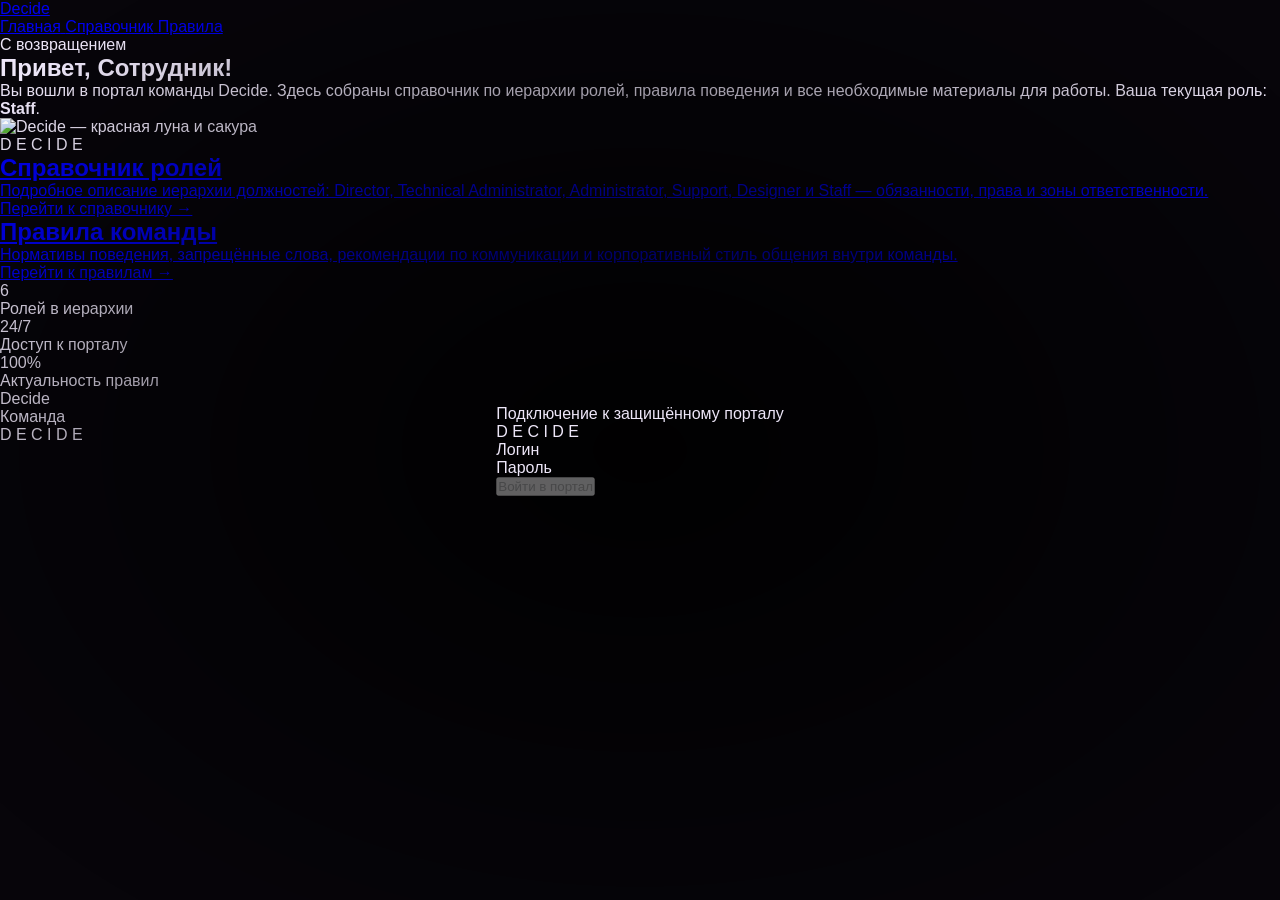
==== commit 7054ba2d: "Update index.html" ====
--- a/index.html
+++ b/index.html
@@ -1,65 +1,168 @@
 <!DOCTYPE html>
 <html lang="ru">
 <head>
-<meta charset="UTF-8" />
-<meta name="viewport" content="width=device-width, initial-scale=1" />
-<title>DECIDE | Staff Web-Portal</title>
-<link rel="icon" href="data:image/svg+xml,<svg xmlns='http://www.w3.org/2000/svg' viewBox='0 0 64 64'><polygon points='32,4 38,22 57,22 43,34 49,52 32,41 15,52 21,34 7,22 26,22' fill='%23b01030'/></svg>" />
-<link href="https://fonts.googleapis.com/css2?family=Inter:wght@300;400;500;600;700;900&display=swap" rel="stylesheet" />
-<link rel="stylesheet" href="design.css" />
+  <meta charset="UTF-8">
+  <meta name="viewport" content="width=device-width, initial-scale=1.0">
+  <meta name="description" content="Decide — внутренний веб-портал команды">
+  <meta name="theme-color" content="#050508">
+  <title>Decide — Веб-Портал</title>
+  <link rel="stylesheet" href="design.css">
 </head>
-<body>
+<body data-current-page="home">
 
-<section id="auth-screen" role="dialog" aria-labelledby="auth-title" aria-describedby="auth-desc">
-  <svg id="auth-logo" viewBox="0 0 64 64" aria-hidden="true" focusable="false" fill="none" xmlns="http://www.w3.org/2000/svg">
-    <polygon points="32,4 38,22 57,22 43,34 49,52 32,41 15,52 21,34 7,22 26,22" fill="#b01030"/>
-    <circle cx="32" cy="32" r="10" fill="white" fill-opacity="0.1"/>
-    <circle cx="32" cy="32" r="5" fill="white" fill-opacity="0.3"/>
-  </svg>
-  <h1 id="auth-title">DECIDE</h1>
-  <p id="auth-desc">Staff Portal - вход в систему</p>
+  <div id="live-region" class="live-region" role="status" aria-live="polite" aria-atomic="true"></div>
 
-  <form id="login-form" novalidate>
-    <label for="login-password">Пароль доступа</label>
-    <input type="password" id="login-password" placeholder="••••••••••" aria-describedby="error-msg" aria-required="true" autocomplete="current-password" />
-    <div id="error-msg" role="alert" aria-live="assertive"></div>
-    <button id="login-submit" type="submit" aria-label="Войти">Войти →</button>
-  </form>
-</section>
+  <div class="page-wrapper">
 
-<section id="loading-screen" aria-live="polite" aria-busy="true" aria-label="Загрузка" tabindex="-1">
-  <div id="loading-text">Загрузка, пожалуйста подождите...</div>
-  <div id="loading-progress">
-    <div id="loading-progress-fill"></div>
+    <header class="site-header site-header--auth-only" role="banner">
+      <a href="index.html" class="site-logo" aria-label="Decide — на главную">
+        <span class="site-logo__mark" aria-hidden="true"></span>
+        <span class="site-logo__text">Decide</span>
+      </a>
+
+      <nav class="site-nav" role="navigation" aria-label="Основная навигация">
+        <a href="index.html" class="site-nav__link" data-page="home" aria-current="page">
+          <span class="site-nav__icon" data-icon="home" aria-hidden="true"></span>
+          <span class="nav-label">Главная</span>
+        </a>
+        <a href="manual.html" class="site-nav__link" data-page="manual">
+          <span class="site-nav__icon" data-icon="book" aria-hidden="true"></span>
+          <span class="nav-label">Справочник</span>
+        </a>
+        <a href="rules.html" class="site-nav__link" data-page="rules">
+          <span class="site-nav__icon" data-icon="clipboard" aria-hidden="true"></span>
+          <span class="nav-label">Правила</span>
+        </a>
+      </nav>
+
+      <div class="site-header__actions">
+        <button type="button" id="logout-btn" class="btn-logout hidden" aria-label="Выйти из портала">
+          Выйти
+        </button>
+      </div>
+    </header>
+
+    <main class="page-main page-main--wide" role="main">
+
+      <section
+        class="screen screen--active auth-screen"
+        data-screen="auth"
+        id="auth-screen"
+        aria-label="Авторизация в портале"
+        aria-hidden="false"
+      >
+        <div class="auth-cinematic">
+          <div class="auth-cinematic__moon" role="img" aria-label="Красная луна Decide"></div>
+          <p class="auth-cinematic__tagline">Подключение к защищённому порталу</p>
+
+          <div class="auth-cinematic__card" id="cinematic-form">
+            <p class="auth-cinematic__brand">D E C I D E</p>
+            <div class="auth-cinematic__field">
+              <span class="auth-cinematic__label">Логин</span>
+              <div class="auth-cinematic__input" id="cinematic-login" aria-live="polite">
+                <span class="auth-cinematic__cursor" aria-hidden="true"></span>
+              </div>
+            </div>
+            <div class="auth-cinematic__field">
+              <span class="auth-cinematic__label">Пароль</span>
+              <div class="auth-cinematic__input auth-cinematic__input--password" id="cinematic-password" aria-live="polite">
+                <span class="auth-cinematic__cursor" aria-hidden="true"></span>
+              </div>
+            </div>
+            <button type="button" class="btn-primary auth-cinematic__btn" id="cinematic-btn" disabled>
+              Войти в портал
+            </button>
+          </div>
+
+          <div class="auth-cinematic__phase" id="cinematic-phase" hidden>
+            <div class="loading-spinner" id="cinematic-spinner" role="progressbar" aria-label="Загрузка"></div>
+            <p class="loading-screen__text" id="cinematic-status">Проверка доступа…</p>
+          </div>
+        </div>
+      </section>
+
+      <section
+        class="screen dashboard-screen"
+        data-screen="dashboard"
+        id="dashboard-screen"
+        aria-label="Главная панель портала"
+        aria-hidden="true"
+      >
+        <div class="dashboard-sakura-bg" aria-hidden="true"></div>
+        <div class="dashboard-hero">
+          <div class="dashboard-hero__welcome">
+            <p class="dashboard-hero__greeting">С возвращением</p>
+            <h1 class="dashboard-hero__title">
+              Привет, <span id="dashboard-greeting-name">Сотрудник</span>!
+            </h1>
+            <p class="dashboard-hero__description">
+              Вы вошли в портал команды Decide. Здесь собраны справочник по иерархии ролей,
+              правила поведения и все необходимые материалы для работы.
+              Ваша текущая роль: <strong id="dashboard-user-role" class="text-accent">Staff</strong>.
+            </p>
+          </div>
+
+          <div class="dashboard-hero__visual dashboard-hero__visual--sakura">
+            <img
+              src="assets/brand-moon.png"
+              alt="Decide — красная луна и сакура"
+              loading="lazy"
+            >
+            <div class="dashboard-hero__visual-overlay" aria-hidden="true"></div>
+            <p class="dashboard-hero__visual-brand">D E C I D E</p>
+          </div>
+        </div>
+
+        <div class="dashboard-nav-grid" role="navigation" aria-label="Разделы портала">
+          <a href="manual.html" class="nav-card">
+            <div class="nav-card__icon" data-icon="book" aria-hidden="true"></div>
+            <h2 class="nav-card__title">Справочник ролей</h2>
+            <p class="nav-card__description">
+              Подробное описание иерархии должностей: Director, Technical Administrator,
+              Administrator, Support, Designer и Staff — обязанности, права и зоны ответственности.
+            </p>
+            <span class="nav-card__arrow">Перейти к справочнику →</span>
+          </a>
+
+          <a href="rules.html" class="nav-card">
+            <div class="nav-card__icon" data-icon="clipboard" aria-hidden="true"></div>
+            <h2 class="nav-card__title">Правила команды</h2>
+            <p class="nav-card__description">
+              Нормативы поведения, запрещённые слова, рекомендации по коммуникации
+              и корпоративный стиль общения внутри команды.
+            </p>
+            <span class="nav-card__arrow">Перейти к правилам →</span>
+          </a>
+        </div>
+
+        <div class="dashboard-stats" aria-label="Статистика портала">
+          <div class="stat-widget stat-widget--accent">
+            <div class="stat-widget__value">6</div>
+            <div class="stat-widget__label">Ролей в иерархии</div>
+          </div>
+          <div class="stat-widget">
+            <div class="stat-widget__value">24/7</div>
+            <div class="stat-widget__label">Доступ к порталу</div>
+          </div>
+          <div class="stat-widget">
+            <div class="stat-widget__value">100%</div>
+            <div class="stat-widget__label">Актуальность правил</div>
+          </div>
+          <div class="stat-widget">
+            <div class="stat-widget__value">Decide</div>
+            <div class="stat-widget__label">Команда</div>
+          </div>
+        </div>
+      </section>
+
+    </main>
+
+    <footer class="brand-footer" role="contentinfo">
+      <p class="brand-footer__text">D E C I D E</p>
+    </footer>
+
   </div>
-</section>
 
-<div id="dashboard" role="main" tabindex="-1" aria-label="DECIDE Staff Portal">
-
-  <header class="nav-header" role="banner">
-    <div class="logo-container" aria-label="Логотип DECIDE">
-      <svg viewBox="0 0 28 28" fill="none" aria-hidden="true">
-        <polygon points="14,2 17,10 26,10 19,15 22,24 14,19 6,24 9,15 2,10 11,10" fill="#b01030"/>
-      </svg>
-      <span class="logo-text">DECIDE</span>
-    </div>
-    <nav class="main-nav" role="navigation" aria-label="Главное меню">
-      <a href="#" class="active" aria-current="page" tabindex="0">Главная</a>
-      <a href="#" tabindex="0">Справочник</a>
-      <a href="#" tabindex="0">Правила</a>
-    </nav>
-  </header>
-
-  <main class="portal-content">
-    <section class="welcome-section" tabindex="0" aria-label="Добро пожаловать">
-      <div class="welcome-label">Добро пожаловать</div>
-      <h2 class="welcome-title">Staff Portal</h2>
-      <p class="welcome-subtitle">Портал для персонала · DECIDE</p>
-    </section>
-  </main>
-
-</div>
-
-<script src="logics.js"></script>
+  <script src="logics.js"></script>
 </body>
 </html>
--- a/design.css
+++ b/design.css
@@ -1,651 +1,718 @@
+*,*::before,*::after{margin:0;padding:0;box-sizing:border-box;}
 :root {
-  --bg-dark: #120812;
-  --bg-light: #1e1423;
-  --red-primary: #c3183f;
-  --red-secondary: #e62151;
-  --text-main: #f1d8fc;
-  --text-muted: #a07bb7;
-  --border-color: rgba(195,24,60,0.3);
-  --font-family: 'Inter', sans-serif;
-  --radius: 16px;
-  --transition: 0.3s ease-in-out;
-  --shadow-glow: 0 0 22px rgba(195,24,60,0.7);
-}
-
-*,
-*::before,
-*::after {
-  box-sizing: border-box;
-  margin: 0;
-  padding: 0;
-}
-
-html,
-body {
-  height: 100%;
-  background-color: var(--bg-dark);
-  color: var(--text-main);
-  font-family: var(--font-family);
-  overflow-x: hidden;
-}
-
-a {
-  color: inherit;
-  text-decoration: none;
-}
-
-::-webkit-scrollbar {
-  width: 8px;
-}
-::-webkit-scrollbar-track {
-  background: transparent;
-}
-::-webkit-scrollbar-thumb {
-  background-color: var(--red-primary);
-  border-radius: 6px;
-}
-::-webkit-scrollbar-thumb:hover {
-  background-color: var(--red-secondary);
-}
-
-@keyframes fadeInUp {
+  --bg:#07050a;
+  --card:#0d0815;
+  --card-h:#140c20;
+  --red:#b01030;
+  --red-b:#e01840;
+  --red-dim:rgba(176,16,48,0.12);
+  --red-glow:rgba(176,16,48,0.35);
+  --text:#ede6f8;
+  --muted:#7a6890;
+  --border:rgba(176,16,48,0.2);
+  --border-h:rgba(176,16,48,0.5);
+  --r:14px;
+  --t:0.3s cubic-bezier(0.4,0,0.2,1);
+}
+html, body {
+  width:100%;
+  height:100%;
+  background: var(--bg);
+  color: var(--text);
+  font-family: 'Inter', sans-serif;
+  overflow: hidden;
+  -webkit-font-smoothing: antialiased;
+  -moz-osx-font-smoothing: grayscale;
+}
+
+#stars {
+  position: fixed;
+  inset: 0;
+  z-index: 0;
+  pointer-events: none;
+}
+.orb {
+  position: fixed;
+  border-radius: 50%;
+  pointer-events: none;
+  z-index: 0;
+}
+.orb-1 {
+  width: 600px;
+  height: 600px;
+  top: -200px;
+  right: -150px;
+  background: radial-gradient(circle, rgba(120,8,25,0.28) 0%, rgba(60,4,14,0.12) 45%, transparent 70%);
+  animation: orb-f 10s ease-in-out infinite;
+}
+.orb-2 {
+  width: 350px;
+  height: 350px;
+  bottom: -120px;
+  left: -80px;
+  background: radial-gradient(circle, rgba(80,4,18,0.16) 0%, transparent 70%);
+  animation: orb-f 14s ease-in-out infinite reverse;
+}
+@keyframes orb-f {
+  0%, 100% { transform: translate(0, 0) scale(1); }
+  33% { transform: translate(-35px, 45px) scale(1.06); }
+  66% { transform: translate(22px, -25px) scale(0.94); }
+}
+
+.decide-strip {
+  position: fixed;
+  bottom: 18px;
+  left: 0;
+  right: 0;
+  display: flex;
+  justify-content: space-evenly;
+  gap: 14px;
+  padding: 0 60px;
+  pointer-events: none;
+  z-index: 1;
+}
+.decide-strip span {
+  font-size: 10px;
+  font-weight: 900;
+  letter-spacing: 3px;
+  color: rgba(237,230,248,0.032);
+  text-transform: uppercase;
+  user-select: none;
+  transition: color 0.4s;
+}
+.decide-strip span:hover {
+  color: var(--red-b);
+  cursor: default;
+}
+
+.hidden {
+  display: none !important;
+}
+
+@keyframes card-in {
   from {
     opacity: 0;
-    transform: translateY(25px);
+    transform: translateY(28px) scale(0.96);
+  }
+  to {
+    opacity: 1;
+    transform: translateY(0) scale(1);
+  }
+}
+@keyframes fade-up {
+  from {
+    opacity: 0;
+    transform: translateY(18px);
   }
   to {
     opacity: 1;
     transform: translateY(0);
   }
 }
-@keyframes pulseGlow {
+@keyframes shake {
   0%, 100% {
-    box-shadow: 0 0 20px var(--red-primary);
-  }
-  50% {
-    box-shadow: 0 0 30px var(--red-secondary);
-  }
+    transform: translateX(0);
+  }
+  20%, 60% {
+    transform: translateX(-7px);
+  }
+  40%, 80% {
+    transform: translateX(7px);
+  }
+}
+@keyframes fade-out {
+  to {
+    opacity: 0;
+    transform: scale(0.97);
+  }
+}
+@keyframes pulse-ring {
+  0% {
+    transform: scale(0.95);
+    opacity: 0.7;
+  }
+  100% {
+    transform: scale(1.3);
+    opacity: 0;
+  }
+}
+
+#error-placeholder {
+  color: var(--red-b);
+  font-size: 0.85rem;
+  margin-top: -12px;
+  margin-bottom: 12px;
+  display: block;
+  min-height: 18px;
 }
 
 #auth-screen {
   position: fixed;
   inset: 0;
-  background: linear-gradient(135deg, var(--red-secondary), var(--red-primary));
+  display: flex;
+  align-items: center;
+  justify-content: center;
+  z-index: 100;
+  background: radial-gradient(ellipse at center, rgba(0,0,0,0.85) 0%, transparent 90%);
+}
+
+.auth-card {
+  background: var(--card);
+  border: 1px solid var(--border);
+  border-radius: var(--r);
+  padding: 52px 44px;
+  width: 430px;
+  box-shadow: 0 0 70px rgba(176,16,48,0.1), 0 28px 56px rgba(0,0,0,0.55);
+  animation: card-in 0.65s cubic-bezier(0.34,1.56,0.64,1) both;
+  position: relative;
+  overflow: hidden;
   display: flex;
   flex-direction: column;
+  user-select: none;
+}
+
+.auth-card::before {
+  content: '';
+  position: absolute;
+  top: 0; left: 0; right: 0;
+  height: 1px;
+  background: linear-gradient(90deg, transparent, var(--red), transparent);
+  opacity: 0.5;
+  pointer-events: none;
+  z-index: 2;
+}
+
+.auth-card::after {
+  content: '';
+  position: absolute;
+  inset: 0;
+  background: radial-gradient(ellipse at 50% 0%, rgba(176,16,48,0.06) 0%, transparent 60%);
+  pointer-events: none;
+  z-index: 1;
+}
+
+.auth-logo {
+  display: flex;
+  flex-direction: column;
+  align-items: center;
+  gap: 14px;
+  margin-bottom: 40px;
+  user-select: none;
+  pointer-events: none;
+}
+
+.logo-wrap {
+  position: relative;
+  width: 72px;
+  height: 72px;
+  display: flex;
   align-items: center;
   justify-content: center;
-  user-select: none;
-  padding: 30px 40px;
-  z-index: 999;
-}
-
-#auth-logo {
-  width: 80px;
-  height: 80px;
-  filter: drop-shadow(0 0 10px rgba(255, 120, 120, 0.7));
-  margin-bottom: 2rem;
-}
-
-#auth-title {
+}
+
+.logo-wrap::before {
+  content: '';
+  position: absolute;
+  inset: -8px;
+  border-radius: 50%;
+  border: 1px solid rgba(176,16,48,0.3);
+  animation: pulse-ring 2.5s ease-out infinite;
+  pointer-events: none;
+}
+
+.logo-wrap svg {
+  width: 56px;
+  height: 56px;
+  filter: drop-shadow(0 0 12px rgba(176,16,48,0.5));
+}
+
+.auth-title {
+  font-size: 1.75rem;
+  font-weight: 900;
+  letter-spacing: 5px;
+  text-transform: uppercase;
+  background: linear-gradient(135deg, #fff 30%, var(--red-b));
+  -webkit-background-clip: text;
+  -webkit-text-fill-color: transparent;
+  background-clip: text;
+  user-select: none;
+}
+
+.auth-sub {
+  font-size: 0.75rem;
+  color: var(--muted);
+  letter-spacing: 3px;
+  text-transform: uppercase;
+}
+
+.auth-label {
+  display: block;
+  font-size: 0.7rem;
+  font-weight: 700;
+  text-transform: uppercase;
+  letter-spacing: 2.5px;
+  color: var(--muted);
+  margin-bottom: 10px;
+  user-select: none;
+}
+
+.auth-input {
+  width: 100%;
+  background: rgba(7,5,10,0.9);
+  border: 1px solid var(--border);
+  border-radius: 11px;
+  padding: 16px 18px;
+  color: var(--text);
+  font-size: 1rem;
+  font-family: 'Inter', sans-serif;
+  margin-bottom: 24px;
+  transition: border-color var(--t), box-shadow var(--t);
+  outline: none;
+  letter-spacing: normal;
+}
+
+.auth-input:focus {
+  border-color: var(--red);
+  box-shadow: 0 0 0 3px rgba(176,16,48,0.15);
+}
+
+.auth-input.otp {
+  text-align: center;
+  letter-spacing: 1.4rem;
+  font-size: 1.9rem;
+  font-weight: 700;
+  font-variant-numeric: tabular-nums;
+  padding: 20px 0 24px;
+  letter-spacing: 1.4rem;
+}
+
+.auth-btn {
+  width: 100%;
+  padding: 16px 0;
+  border: none;
+  border-radius: 14px;
+  background: linear-gradient(135deg, var(--red) 0%, var(--red-b) 100%);
+  color: #fff;
+  font-family: 'Inter', sans-serif;
+  font-size: 0.9rem;
+  font-weight: 700;
+  letter-spacing: 2.5px;
+  text-transform: uppercase;
+  cursor: pointer;
+  transition: transform var(--t), box-shadow var(--t);
+  box-shadow: 0 4px 26px rgba(176,16,48,0.42);
+  user-select: none;
+}
+
+.auth-btn:hover {
+  transform: translateY(-3px);
+  box-shadow: 0 8px 36px rgba(176,16,48,0.65);
+}
+
+.auth-btn:active {
+  transform: translateY(0);
+}
+
+.auth-btn:disabled {
+  cursor: not-allowed;
+  opacity: 0.55;
+  box-shadow: none;
+  transform: none;
+}
+
+.resend-btn {
+  margin-top: 8px;
+  background: transparent;
+  color: var(--red-b);
+  box-shadow: inset 0 0 0 1px var(--red-b);
+  font-weight: 600;
+  font-size: 0.82rem;
+  letter-spacing: 2px;
+  transition: background var(--t), color var(--t), box-shadow var(--t);
+}
+
+.resend-btn:hover {
+  background: var(--red-b);
+  color: var(--text);
+  box-shadow: none;
+}
+
+.error-message {
+  color: var(--red-b);
+  font-size: 0.85rem;
+  height: 18px;
+  margin-top: -16px;
+  margin-bottom: 20px;
+  min-height: 18px;
+  user-select: none;
+}
+
+#dashboard {
+  position: fixed;
+  inset: 0;
+  display: flex;
+  flex-direction: column;
+  z-index: 10;
+  overflow: hidden;
+}
+
+.dash-nav {
+  display: flex;
+  align-items: center;
+  justify-content: space-between;
+  padding: 20px 56px;
+  border-bottom: 1px solid var(--border);
+  background: rgba(13,8,21,0.95);
+  backdrop-filter: blur(26px);
+  position: relative;
+  z-index: 20;
+}
+
+.nav-logo {
+  display: flex;
+  align-items: center;
+  gap: 14px;
+  user-select: none;
+}
+
+.nav-logo svg {
+  width: 32px;
+  height: 32px;
+  filter: drop-shadow(0 0 7px rgba(176,16,48,0.45));
+}
+
+.nav-logo-text {
+  font-size: 1.1rem;
+  font-weight: 900;
+  letter-spacing: 5px;
+  text-transform: uppercase;
+  background: linear-gradient(90deg, #fff, var(--red-b));
+  -webkit-background-clip: text;
+  -webkit-text-fill-color: transparent;
+  background-clip: text;
+}
+
+.nav-links {
+  display: flex;
+  gap: 6px;
+}
+
+.nav-link {
+  padding: 10px 22px;
+  border-radius: 14px;
+  font-size: 0.8rem;
+  font-weight: 600;
+  letter-spacing: 1.7px;
+  text-transform: uppercase;
+  color: var(--muted);
+  text-decoration: none;
+  transition: all var(--t);
+}
+
+.nav-link:hover {
+  color: var(--text);
+  background: rgba(176,16,48,0.10);
+  border-color: var(--border);
+  box-shadow: 0 0 12px rgba(176,16,48,0.15);
+}
+
+.nav-link.active {
+  color: #fff;
+  background: var(--red);
+  border-color: var(--red);
+  box-shadow: 0 2px 16px rgba(176,16,48,0.42);
+  pointer-events: none;
+}
+
+.dash-body {
+  flex: 1;
+  overflow-y: auto;
+  padding: 72px 96px 96px;
+  scrollbar-width: thin;
+  scrollbar-color: rgba(176,16,48,0.25) transparent;
+  -webkit-overflow-scrolling: touch;
+}
+
+.dash-body::-webkit-scrollbar {
+  width: 8px;
+}
+
+.dash-body::-webkit-scrollbar-track {
+  background: transparent;
+}
+
+.dash-body::-webkit-scrollbar-thumb {
+  background: rgba(176,16,48,0.28);
+  border-radius: 4px;
+}
+
+.welcome-block {
+  margin-bottom: 68px;
+  animation: fade-up 0.6s ease both;
+  user-select: none;
+}
+
+.welcome-label {
+  font-size: 0.74rem;
+  font-weight: 700;
+  letter-spacing: 4.5px;
+  text-transform: uppercase;
+  color: var(--red-b);
+  margin-bottom: 14px;
+}
+
+.welcome-title {
   font-size: 3.6rem;
   font-weight: 900;
-  letter-spacing: 7px;
-  color: #fde2ec;
-  margin-bottom: 0.7rem;
-  -webkit-text-stroke: 0.02em #880d20;
-  text-shadow: 0 0 3px #ffe3ee;
-}
-
-#auth-subtitle {
-  font-size: 1.05rem;
-  letter-spacing: 3px;
-  font-weight: 600;
-  opacity: 0.9;
-  color: #ffd7e3;
-  margin-bottom: 3rem;
-}
-
-#login-form {
-  width: 340px;
-  display: flex;
-  flex-direction: column;
-}
-
-#login-form label {
-  color: #f8d1db;
-  font-weight: 600;
-  font-size: 0.9rem;
-  letter-spacing: 1.5px;
-  margin-bottom: 12px;
-  user-select: none;
-  text-shadow: 0 0 2px rgba(255, 64, 98, 0.7);
-}
-
-#login-password {
-  background: var(--bg-light);
-  border: 2px solid var(--border-color);
-  border-radius: var(--radius);
-  padding: 16px 22px;
-  font-size: 1.15rem;
-  font-weight: 500;
-  color: var(--text-main);
-  transition: border-color var(--transition), box-shadow var(--transition);
-  outline-offset: 3px;
-  transition: 0.3s ease;
-  caret-color: var(--red-secondary);
-}
-
-#login-password::placeholder {
-  color: var(--text-muted);
-  opacity: 1;
-}
-
-#login-password:focus {
-  border-color: var(--red-secondary);
-  box-shadow: 0 0 25px var(--red-secondary);
-  outline: none;
-}
-
-#error-msg {
-  margin-top: 6px;
-  min-height: 22px;
-  color: #ff6a6a;
-  font-weight: 600;
-  font-size: 0.9rem;
-  user-select: none;
-  opacity: 0;
-  transition: opacity 0.3s ease;
-}
-
-#error-msg.visible {
-  opacity: 1;
-}
-
-#login-submit {
-  margin-top: 2.5rem;
-  padding: 17px 0;
-  font-weight: 900;
-  font-size: 1.2rem;
-  letter-spacing: 4px;
-  background: linear-gradient(135deg, var(--red-primary), var(--red-secondary));
-  border-radius: var(--radius);
-  color: white;
-  cursor: pointer;
-  box-shadow: 0 0 30px rgba(224, 25, 64, 0.85);
-  transition: background-color 0.3s, box-shadow 0.3s, transform 0.15s;
-  user-select: none;
-  text-transform: uppercase;
-  font-family: var(--font-family);
-}
-
-#login-submit:hover {
-  background: linear-gradient(135deg, var(--red-secondary), var(--red-primary));
-  box-shadow: 0 0 50px rgba(224, 25, 64, 1);
-  transform: translateY(-4px);
-}
-
-#login-submit:active {
-  box-shadow: 0 0 30px rgba(224, 25, 64, 0.9);
-  transform: translateY(0);
-}
-
-#loading-screen {
-  position: fixed;
-  inset: 0;
-  background: var(--bg-dark);
-  display: flex;
-  flex-direction: column;
-  align-items: center;
-  justify-content: center;
-  user-select: none;
-  z-index: 998;
-  opacity: 0;
-  pointer-events: none;
-  transition: opacity 0.5s ease;
-}
-
-#loading-screen.active {
-  opacity: 1;
-  pointer-events: all;
-}
-
-#loading-text {
-  font-size: 1.3rem;
-  font-weight: 700;
-  letter-spacing: 4px;
-  color: var(--text-main);
-  margin-bottom: 1.8rem;
-  user-select: none;
-  text-shadow: 0 0 6px var(--red-primary);
-}
-
-#loading-progress {
-  width: 360px;
-  height: 18px;
-  background: var(--bg-light);
-  border-radius: 30px;
-  overflow: hidden;
-  box-shadow: inset 0 0 20px rgba(224, 25, 64, 0.3);
-}
-
-#loading-progress-fill {
-  height: 100%;
-  width: 0%;
-  background: linear-gradient(90deg, var(--red-primary), var(--red-secondary));
-  border-radius: 30px 0 0 30px;
-  transition: width 0.35s ease;
-  box-shadow: 0 0 20px var(--red-secondary);
-}
-
-#dashboard {
-  display: none;
-  height: 100vh;
-  width: 100vw;
-  flex-direction: column;
-  background: var(--bg-dark);
-  animation: fadeInUp 0.8s ease forwards;
-}
-
-#dashboard.active {
-  display: flex;
-}
-
-header.nav-header {
-  display: flex;
-  justify-content: space-between;
-  align-items: center;
-  padding: 28px 60px;
-  background: var(--bg-light);
-  border-bottom: 1.8px solid var(--border-color);
-  box-shadow: 0 0 28px var(--red-secondary);
-  user-select: none;
-}
-
-.logo-container {
-  display: flex;
-  align-items: center;
-  gap: 18px;
-}
-
-.logo-container svg {
-  width: 36px;
-  height: 36px;
-  filter: drop-shadow(0 0 15px var(--red-primary));
-}
-
-.logo-text {
-  font-weight: 900;
-  font-size: 1.75rem;
-  letter-spacing: 12px;
-  user-select: none;
-  background: linear-gradient(120deg, #fff, var(--red-primary));
+  letter-spacing: 6px;
+  text-transform: uppercase;
+  line-height: 1;
+  background: linear-gradient(135deg, #fff 20%, var(--red-b) 80%);
   -webkit-background-clip: text;
   -webkit-text-fill-color: transparent;
-  cursor: default;
-}
-
-nav.main-nav {
-  display: flex;
-  gap: 26px;
-}
-
-nav.main-nav a {
-  color: var(--text-muted);
-  text-transform: uppercase;
+  background-clip: text;
+  margin-bottom: 14px;
+}
+
+.welcome-sub {
+  font-size: 0.86rem;
+  color: var(--muted);
+  letter-spacing: 2.5px;
+  text-transform: uppercase;
+  font-weight: 500;
+}
+
+.section-head {
+  font-size: 0.75rem;
   font-weight: 700;
-  font-size: 0.92rem;
-  padding: 14px 30px;
-  border-radius: var(--radius);
-  transition: background var(--transition), color var(--transition);
-  user-select: none;
-  font-family: var(--font-family);
-}
-
-nav.main-nav a:hover,
-nav.main-nav a.active {
-  background: var(--red-primary);
-  color: #fff;
-  box-shadow: 0 0 40px var(--red-secondary);
-  outline: none;
-}
-
-main.portal-content {
-  flex-grow: 1;
-  overflow-y: auto;
-  padding: 60px 80px 90px;
-  max-width: 1400px;
-  margin: 0 auto;
-  scrollbar-gutter: stable;
-}
-
-.welcome-section {
-  margin-bottom: 70px;
-}
-
-.welcome-label {
-  text-transform: uppercase;
-  font-size: 0.88rem;
-  letter-spacing: 8px;
-  font-weight: 700;
-  color: var(--red-primary);
-  margin-bottom: 14px;
-  user-select: none;
-}
-
-.welcome-title {
-  font-weight: 900;
-  font-size: 4.25rem;
-  letter-spacing: 12px;
-  margin-bottom: 14px;
-  color: transparent;
-  background-image: linear-gradient(135deg, #fff, var(--red-primary));
-  -webkit-background-clip: text;
-  -webkit-text-fill-color: transparent;
-  user-select: none;
-}
-
-.welcome-subtitle {
-  font-weight: 600;
-  font-size: 1.1rem;
-  color: var(--text-muted);
-  letter-spacing: 2.5px;
-  user-select: none;
-}
-
-.section-header {
-  font-weight: 700;
-  font-size: 0.78rem;
-  letter-spacing: 6px;
-  text-transform: uppercase;
-  color: var(--red-primary);
-  border-bottom: 2px solid var(--border-color);
-  padding-bottom: 12px;
-  margin-bottom: 42px;
+  letter-spacing: 4.5px;
+  text-transform: uppercase;
+  color: var(--red-b);
+  margin-bottom: 28px;
+  display: flex;
+  align-items: center;
+  gap: 14px;
+}
+
+.section-head::after {
+  content: '';
+  flex: 1;
+  height: 1.3px;
+  background: linear-gradient(90deg, var(--border), transparent);
   user-select: none;
 }
 
 .cards-grid {
   display: grid;
-  grid-template-columns: repeat(auto-fill, minmax(320px, 1fr));
-  gap: 30px;
+  grid-template-columns: repeat(3, 1fr);
+  gap: 24px;
+  margin-bottom: 56px;
 }
 
 .portal-card {
-  background: var(--bg-light);
-  border-radius: var(--radius);
-  border: 2px solid var(--border-color);
-  padding: 36px 42px 38px;
-  color: var(--text-main);
+  background: var(--card);
+  border: 1px solid var(--border);
+  border-radius: var(--r);
+  padding: 34px 32px 42px;
+  text-decoration: none;
+  color: var(--text);
+  transition: all var(--t);
+  position: relative;
+  overflow: hidden;
+  display: block;
+  animation: fade-up 0.6s ease both;
   cursor: pointer;
-  transition: border-color var(--transition), box-shadow var(--transition), transform var(--transition);
-  position: relative;
-  user-select: none;
-  min-height: 198px;
-  display: flex;
-  flex-direction: column;
-  justify-content: space-between;
+  box-shadow: inset 0 0 0 1px transparent;
+}
+
+.portal-card:nth-child(2) {
+  animation-delay: 0.12s;
+}
+
+.portal-card:nth-child(3) {
+  animation-delay: 0.24s;
+}
+
+.portal-card::before {
+  content: '';
+  position: absolute;
+  inset: 0;
+  background: linear-gradient(135deg, rgba(176,16,48,0.06) 0%, transparent 75%);
+  opacity: 0;
+  transition: opacity var(--t);
 }
 
 .portal-card:hover {
-  border-color: var(--red-primary);
-  box-shadow: 0 0 55px var(--red-secondary);
-  transform: translateY(-10px);
-  z-index: 999;
+  border-color: var(--border-h);
+  box-shadow: 0 16px 50px rgba(176,16,48,0.24);
+  transform: translateY(-6px);
+}
+
+.portal-card:hover::before {
+  opacity: 1;
 }
 
 .portal-card.disabled {
-  opacity: 0.3;
-  pointer-events: none;
-  transform: none !important;
-  box-shadow: none !important;
-  border-color: var(--border-color);
-  cursor: default;
-}
-
-.card-icon {
-  width: 66px;
-  height: 66px;
-  border-radius: 16px;
-  border: 3px solid rgba(195, 24, 60, 0.6);
-  margin-bottom: 28px;
-  display: flex;
+  opacity: 0.42;
+  cursor: not-allowed;
+  pointer-events: none;
+  box-shadow: none;
+  transform: none;
+  border-color: var(--border);
+  background: var(--card-h);
+}
+
+.c-icon {
+  width: 52px;
+  height: 52px;
+  background: rgba(176,16,48,0.12);
+  border: 1px solid rgba(176,16,48,0.3);
+  border-radius: 12px;
+  display: flex;
+  align-items: center;
   justify-content: center;
-  align-items: center;
-}
-
-.card-icon svg {
-  width: 36px;
-  height: 36px;
-  stroke: var(--red-primary);
-  fill: none;
-  stroke-width: 3.5;
-  stroke-linejoin: round;
-  stroke-linecap: round;
-}
-
-.portal-card h3 {
-  font-weight: 700;
-  font-size: 1.3rem;
-  letter-spacing: 4px;
-  text-transform: uppercase;
-  margin-bottom: 16px;
-  user-select: none;
-}
-
-.portal-card p {
-  font-weight: 500;
-  font-size: 1rem;
-  line-height: 1.6;
-  color: var(--text-muted);
-}
-
-.card-arrow {
-  position: absolute;
-  right: 28px;
-  bottom: 28px;
-  width: 42px;
-  height: 42px;
-  border-radius: 14px;
-  background: rgba(195, 24, 60, 0.12);
-  display: flex;
-  justify-content: center;
-  align-items: center;
-  transition: background var(--transition), transform var(--transition);
-}
-
-.portal-card:hover .card-arrow {
-  background: var(--red-primary);
-  transform: translate(6px, -6px);
-}
-
-.card-arrow svg {
-  stroke: white;
-  stroke-width: 3.5;
-  fill: none;
+  margin-bottom: 26px;
+  user-select: none;
+  pointer-events: none;
+}
+
+.c-icon svg {
   width: 24px;
   height: 24px;
+  stroke: var(--red-b);
+  fill: none;
+  stroke-width: 2;
+  stroke-linecap: round;
+  stroke-linejoin: round;
+}
+
+.portal-card h4 {
+  font-size: 1.05rem;
+  font-weight: 700;
+  letter-spacing: 2.4px;
+  text-transform: uppercase;
+  margin-bottom: 12px;
+}
+
+.portal-card p {
+  font-size: 0.83rem;
+  color: var(--muted);
+  line-height: 1.62;
+  letter-spacing: 0.1px;
+}
+
+.c-arrow {
+  position: absolute;
+  bottom: 24px;
+  right: 24px;
+  width: 32px;
+  height: 32px;
+  background: rgba(176,16,48,0.14);
+  border-radius: 10px;
+  display: flex;
+  align-items: center;
+  justify-content: center;
+  transition: all var(--t);
+  user-select: none;
+  pointer-events: none;
+}
+
+.portal-card:hover .c-arrow {
+  background: var(--red);
+  transform: translate(4px, -4px);
+}
+
+.c-arrow svg {
+  width: 16px;
+  height: 16px;
+  stroke: currentColor;
+  fill: none;
+  stroke-width: 2.5;
+  stroke-linecap: round;
+  stroke-linejoin: round;
 }
 
 .announce-grid {
   display: grid;
-  grid-template-columns: repeat(auto-fill,minmax(280px,1fr));
-  gap: 22px;
-  margin-bottom: 60px;
-}
-.announcement-card {
-  background: var(--bg-light);
-  border-radius: var(--radius);
-  border: 1.5px solid var(--border-color);
-  padding: 28px 32px;
-  color: var(--text-main);
-  transition: box-shadow var(--transition), border-color var(--transition), transform var(--transition);
-  cursor: default;
-  user-select: none;
-}
-.announcement-card:hover {
-  box-shadow: 0 0 42px var(--red-secondary);
-  border-color: var(--red-secondary);
-  transform: translateY(-6px);
-}
+  grid-template-columns: repeat(2, 1fr);
+  gap: 20px;
+}
+
+.a-card {
+  background: var(--card);
+  border: 1px solid var(--border);
+  border-radius: var(--r);
+  padding: 30px 28px 34px;
+  animation: fade-up 0.7s ease 0.32s both;
+  user-select: none;
+}
+
 .badge {
-  display: inline-block;
-  background: rgba(227,27,67,0.2);
-  color: var(--red-primary);
-  padding: 6px 16px;
-  border-radius: 28px;
+  display: inline-flex;
+  align-items: center;
+  gap: 6px;
+  padding: 6px 11px;
+  border-radius: 22px;
+  font-size: 0.62rem;
   font-weight: 700;
-  font-size: 0.75rem;
-  letter-spacing: 2.5px;
-  text-transform: uppercase;
-  margin-bottom: 16px;
-  user-select: none;
-}
-.badge.b-blue {
-  background: rgba(94,153,221,0.18);
-  color: #5c9edf;
-}
-.announcement-card h5 {
+  letter-spacing: 1.9px;
+  text-transform: uppercase;
+  margin-bottom: 14px;
+  user-select: none;
+}
+
+.b-red {
+  background: rgba(176,16,48,0.18);
+  color: var(--red-b);
+}
+
+.b-blue {
+  background: rgba(59,130,246,0.14);
+  color: #60a5fa;
+}
+
+.a-card h4 {
+  font-size: 0.92rem;
   font-weight: 700;
-  font-size: 1.2rem;
-  margin-bottom: 12px;
-}
-.announcement-card p {
-  font-weight: 500;
-  font-size: 0.95rem;
-  color: var(--text-muted);
-  line-height: 1.5;
-  margin-bottom: 20px;
-}
-.announcement-date {
-  font-weight: 600;
-  font-size: 0.75rem;
-  color: rgba(177,141,172,0.5);
-  user-select: none;
-}
-footer#page-footer {
-  padding: 24px 50px;
-  background: var(--bg-light);
-  border-top: 1.5px solid var(--border-color);
-  display: flex;
-  justify-content: space-between;
-  align-items: center;
-  user-select: none;
-  font-size: 0.85rem;
-  font-weight: 500;
-  color: var(--text-muted);
-}
-footer#page-footer a {
-  color: var(--red-primary);
-  text-decoration: none;
-  font-weight: 700;
-}
-footer#page-footer a:hover {
-  text-decoration: underline;
-}
-#scroll-top {
-  position: fixed;
-  right: 32px;
-  bottom: 48px;
-  background: var(--red-primary);
-  border-radius: 50%;
-  width: 48px;
-  height: 48px;
-  box-shadow: var(--shadow-glow);
-  display: flex;
-  align-items: center;
-  justify-content: center;
-  color: #fff;
-  cursor: pointer;
-  transition: background 0.3s ease;
-  z-index: 400;
-}
-#scroll-top:hover {
-  background: var(--red-secondary);
-}
-#scroll-top svg {
-  width: 24px;
-  height: 24px;
-  stroke-width: 3;
-}
-.modal-backdrop {
-  position: fixed;
-  inset: 0;
-  background: rgba(18, 7, 16, 0.72);
-  display: none;
-  justify-content: center;
-  align-items: center;
-  z-index: 1000;
-}
-.modal-backdrop.active {
-  display: flex;
-}
-.modal {
-  background: var(--bg-dark);
-  border-radius: var(--radius);
-  padding: 30px 34px;
-  max-width: 480px;
-  width: 90%;
-  box-shadow: 0 0 30px var(--red-primary);
-  color: var(--text-main);
-  position: relative;
-  user-select: text;
-}
-.modal h4 {
-  font-weight: 800;
-  font-size: 1.65rem;
-  margin-bottom: 24px;
-  user-select: none;
-}
-.modal p {
-  font-weight: 500;
-  font-size: 1.05rem;
-  margin-bottom: 28px;
-  white-space: pre-wrap;
-}
-.modal button.close-btn {
-  position: absolute;
-  top: 16px;
-  right: 16px;
-  border: none;
-  background: transparent;
-  color: var(--red-primary);
-  font-size: 1.8rem;
-  cursor: pointer;
-}
-.modal button.close-btn:hover {
-  color: var(--red-secondary);
-}
-
-@media screen and (max-width: 1024px) {
-  main.portal-content {
-    padding: 40px 30px 60px;
-  }
-  header.nav-header {
-    padding: 20px 32px;
-  }
-  nav.main-nav {
-    gap: 14px;
-  }
-}
-@media screen and (max-width: 600px) {
-  header.nav-header {
-    flex-direction: column;
-    gap: 18px;
-  }
-  nav.main-nav {
-    width: 100%;
-    justify-content: center;
-  }
-  nav.main-nav a {
-    padding: 10px 16px;
-    font-size: 0.8rem;
-  }
-  main.portal-content {
-    padding: 32px 20px 40px;
-  }
-  .cards-grid {
-    grid-template-columns: 1fr;
-    gap: 22px;
-  }
-}
+  margin-bottom: 9px;
+}
+
+.a-card p {
+  font-size: 0.8rem;
+  color: var(--muted);
+  line-height: 1.67;
+  letter-spacing: 0.1px;
+}
+
+.a-date {
+  font-size: 0.7rem;
+  color: rgba(122,104,144,0.52);
+  margin-top: 13px;
+}
+
+.auth-input:focus,
+.nav-link:focus,
+.portal-card:focus,
+.a-card:focus {
+  outline: 3px solid var(--red);
+  outline-offset: 3px;
+  box-shadow: 0 0 6px var(--red-glow);
+  transition: box-shadow 0.15s;
+  z-index: 100;
+}
+
+button:focus {
+  outline-offset: 2px;
+  outline: 2px solid var(--red-b);
+}
+
+@keyframes fade-up-medium {
+  0% {
+    opacity: 0;
+    transform: translateY(15px);
+  }
+  100% {
+    opacity: 1;
+    transform: translateY(0);
+  }
+}
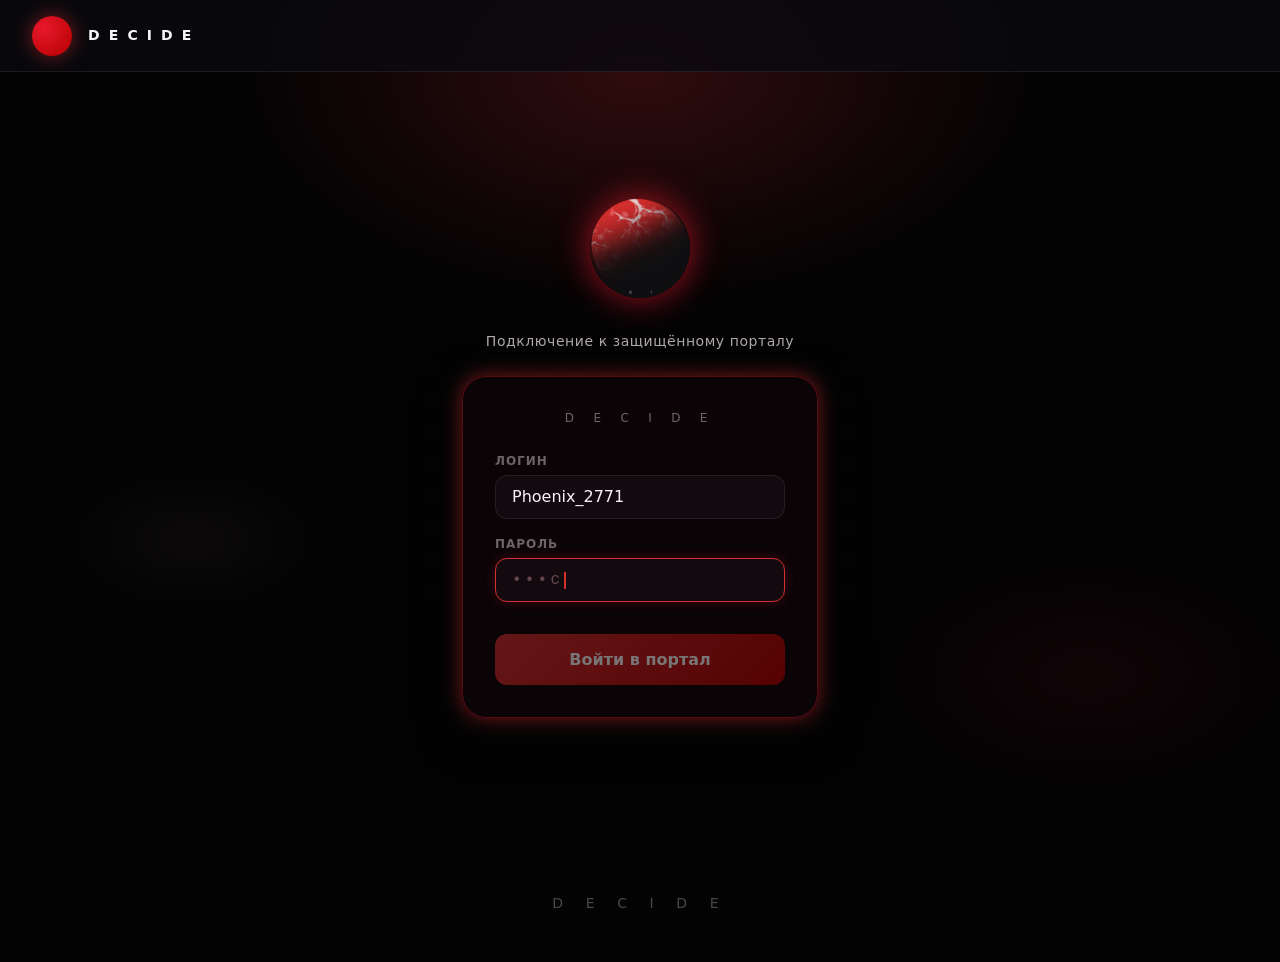
==== commit 0022f13d: "Removed brand text from dashboard hero Removed the brand text 'D E C I D E' from the hero section." ====
--- a/index.html
+++ b/index.html
@@ -109,7 +109,6 @@
               loading="lazy"
             >
             <div class="dashboard-hero__visual-overlay" aria-hidden="true"></div>
-            <p class="dashboard-hero__visual-brand">D E C I D E</p>
           </div>
         </div>
 
--- a/design.css
+++ b/design.css
@@ -1,718 +1,1936 @@
-*,*::before,*::after{margin:0;padding:0;box-sizing:border-box;}
 :root {
-  --bg:#07050a;
-  --card:#0d0815;
-  --card-h:#140c20;
-  --red:#b01030;
-  --red-b:#e01840;
-  --red-dim:rgba(176,16,48,0.12);
-  --red-glow:rgba(176,16,48,0.35);
-  --text:#ede6f8;
-  --muted:#7a6890;
-  --border:rgba(176,16,48,0.2);
-  --border-h:rgba(176,16,48,0.5);
-  --r:14px;
-  --t:0.3s cubic-bezier(0.4,0,0.2,1);
-}
-html, body {
-  width:100%;
-  height:100%;
-  background: var(--bg);
-  color: var(--text);
-  font-family: 'Inter', sans-serif;
-  overflow: hidden;
+  --color-bg-deep: #030304;
+  --color-bg-primary: #0a0008;
+  --color-bg-secondary: #120a0e;
+  --color-bg-elevated: #1a1014;
+  --color-bg-card: rgba(20, 8, 12, 0.88);
+  --color-bg-glass: rgba(14, 6, 10, 0.78);
+  --color-accent-red: #d32f2f;
+  --color-accent-crimson: #b30000;
+  --color-accent-burgundy: #6b0f1a;
+  --color-accent-moon: #e8192c;
+  --color-accent-glow: rgba(211, 47, 47, 0.55);
+  --color-accent-soft: rgba(211, 47, 47, 0.14);
+  --color-sakura: #ffb7c5;
+  --color-sakura-dim: rgba(255, 183, 197, 0.35);
+  --color-text-primary: #f5f5f7;
+  --color-text-secondary: #b0a8ae;
+  --color-text-muted: #6e6468;
+  --color-text-accent: #ff4d5e;
+  --color-border: rgba(255, 255, 255, 0.08);
+  --color-border-accent: rgba(232, 25, 44, 0.35);
+  --color-success: #2ecc71;
+  --color-warning: #f39c12;
+  --color-error: #e74c3c;
+  --color-info: #3498db;
+  --font-family-base: "Segoe UI", "Inter", system-ui, -apple-system, sans-serif;
+  --font-family-display: "Segoe UI", "Montserrat", var(--font-family-base);
+  --font-size-xs: 0.75rem;
+  --font-size-sm: 0.875rem;
+  --font-size-base: 1rem;
+  --font-size-lg: 1.125rem;
+  --font-size-xl: 1.375rem;
+  --font-size-2xl: 1.75rem;
+  --font-size-3xl: 2.25rem;
+  --font-size-4xl: 3rem;
+  --letter-spacing-brand: 0.65em;
+  --line-height-tight: 1.25;
+  --line-height-normal: 1.6;
+  --spacing-xs: 0.25rem;
+  --spacing-sm: 0.5rem;
+  --spacing-md: 1rem;
+  --spacing-lg: 1.5rem;
+  --spacing-xl: 2rem;
+  --spacing-2xl: 3rem;
+  --spacing-3xl: 4rem;
+  --radius-sm: 8px;
+  --radius-md: 12px;
+  --radius-lg: 18px;
+  --radius-xl: 24px;
+  --radius-full: 9999px;
+  --shadow-sm: 0 2px 8px rgba(0, 0, 0, 0.35);
+  --shadow-md: 0 8px 24px rgba(0, 0, 0, 0.45);
+  --shadow-lg: 0 16px 48px rgba(0, 0, 0, 0.55);
+  --glow-red: 0 0 20px var(--color-accent-glow);
+  --glow-red-strong: 0 0 35px rgba(232, 25, 44, 0.7);
+  --glow-red-text: 0 0 12px rgba(232, 25, 44, 0.5);
+  --transition-fast: 150ms ease;
+  --transition-base: 250ms ease;
+  --transition-slow: 400ms ease;
+  --header-height: 72px;
+  --sidebar-width: 260px;
+  --content-max-width: 1200px;
+  --z-stars: 0;
+  --z-grid: 1;
+  --z-content: 10;
+  --z-header: 100;
+  --z-modal: 1000;
+  --z-toast: 1100;
+}
+
+*,
+*::before,
+*::after {
+  box-sizing: border-box;
+  margin: 0;
+  padding: 0;
+}
+
+html {
+  font-size: 16px;
+  scroll-behavior: smooth;
+  -webkit-text-size-adjust: 100%;
+}
+
+body {
+  font-family: var(--font-family-base);
+  font-size: var(--font-size-base);
+  line-height: var(--line-height-normal);
+  color: var(--color-text-primary);
+  background-color: var(--color-bg-deep);
+  min-height: 100vh;
+  overflow-x: hidden;
   -webkit-font-smoothing: antialiased;
   -moz-osx-font-smoothing: grayscale;
 }
 
-#stars {
+img {
+  max-width: 100%;
+  height: auto;
+  display: block;
+}
+
+a {
+  color: var(--color-text-accent);
+  text-decoration: none;
+  transition: color var(--transition-fast);
+}
+
+a:hover,
+a:focus-visible {
+  color: #ff7a87;
+  text-decoration: underline;
+}
+
+button {
+  font-family: inherit;
+  cursor: pointer;
+  border: none;
+  background: none;
+}
+
+input,
+textarea,
+select {
+  font-family: inherit;
+  font-size: inherit;
+}
+
+ul,
+ol {
+  list-style: none;
+}
+
+:focus-visible {
+  outline: 2px solid var(--color-accent-red);
+  outline-offset: 3px;
+}
+
+@media (prefers-reduced-motion: reduce) {
+  *,
+  *::before,
+  *::after {
+    animation-duration: 0.01ms !important;
+    animation-iteration-count: 1 !important;
+    transition-duration: 0.01ms !important;
+    scroll-behavior: auto !important;
+  }
+
+}
+
+.stars-container {
   position: fixed;
   inset: 0;
-  z-index: 0;
+  z-index: var(--z-stars);
   pointer-events: none;
-}
-.orb {
+  overflow: hidden;
+}
+
+.star-particle {
+  position: absolute;
+  width: 2px;
+  height: 2px;
+  background: #ffffff;
+  border-radius: 50%;
+  opacity: 0;
+  animation: star-flicker var(--flicker-duration, 4s) ease-in-out infinite;
+  animation-delay: var(--flicker-delay, 0s);
+}
+
+.star-particle--bright {
+  width: 3px;
+  height: 3px;
+  box-shadow: 0 0 4px rgba(255, 255, 255, 0.8);
+}
+
+@keyframes star-flicker {
+  0%, 100% { opacity: 0.15; transform: scale(0.8); }
+
+  50% { opacity: 0.9; transform: scale(1.2); }
+
+}
+
+.bg-grid-overlay {
   position: fixed;
+  inset: 0;
+  z-index: var(--z-grid);
+  pointer-events: none;
+  background-image:
+    radial-gradient(circle at center, rgba(255, 255, 255, 0.12) 1px, transparent 1px);
+  background-size: 32px 32px;
+  opacity: 0.18;
+  mask-image: radial-gradient(ellipse at center, black 30%, transparent 80%);
+}
+
+.bg-radial-glow {
+  position: fixed;
+  inset: 0;
+  z-index: var(--z-grid);
+  pointer-events: none;
+  background:
+    radial-gradient(ellipse 55% 45% at 50% 8%, rgba(211, 47, 47, 0.22) 0%, transparent 58%),
+    radial-gradient(ellipse 35% 28% at 85% 75%, rgba(107, 15, 26, 0.14) 0%, transparent 50%),
+    radial-gradient(ellipse 25% 20% at 15% 60%, rgba(255, 183, 197, 0.04) 0%, transparent 45%);
+}
+
+.page-wrapper {
+  position: relative;
+  z-index: var(--z-content);
+  min-height: 100vh;
+  display: flex;
+  flex-direction: column;
+}
+
+.page-main {
+  flex: 1;
+  width: 100%;
+  max-width: var(--content-max-width);
+  margin: 0 auto;
+  padding: var(--spacing-xl) var(--spacing-lg);
+}
+
+.page-main--wide {
+  max-width: 1400px;
+}
+
+.site-header {
+  position: sticky;
+  top: 0;
+  z-index: var(--z-header);
+  height: var(--header-height);
+  display: flex;
+  align-items: center;
+  justify-content: space-between;
+  padding: 0 var(--spacing-xl);
+  background: rgba(10, 10, 15, 0.82);
+  backdrop-filter: blur(16px);
+  -webkit-backdrop-filter: blur(16px);
+  border-bottom: 1px solid var(--color-border);
+}
+
+.site-logo {
+  display: flex;
+  align-items: center;
+  gap: var(--spacing-md);
+  text-decoration: none;
+  color: inherit;
+}
+
+.site-logo:hover {
+  text-decoration: none;
+}
+
+.site-logo__mark {
+  width: 40px;
+  height: 40px;
+  border-radius: var(--radius-full);
+  background: radial-gradient(circle at 30% 30%, var(--color-accent-moon), var(--color-accent-crimson));
+  box-shadow: var(--glow-red);
+  flex-shrink: 0;
+}
+
+.site-logo__text {
+  font-family: var(--font-family-display);
+  font-size: var(--font-size-sm);
+  font-weight: 700;
+  letter-spacing: var(--letter-spacing-brand);
+  text-transform: uppercase;
+  color: var(--color-text-primary);
+}
+
+.icon {
+  display: block;
+  width: 1.125rem;
+  height: 1.125rem;
+  flex-shrink: 0;
+}
+
+.site-nav__icon {
+  display: inline-flex;
+  align-items: center;
+  justify-content: center;
+  color: inherit;
+}
+
+.nav-card__icon .icon {
+  width: 1.375rem;
+  height: 1.375rem;
+}
+
+.toast__icon {
+  display: inline-flex;
+  align-items: center;
+  justify-content: center;
+}
+
+.toast__icon .icon {
+  width: 1.25rem;
+  height: 1.25rem;
+}
+
+.toast__close,
+.modal__close {
+  display: inline-flex;
+  align-items: center;
+  justify-content: center;
+}
+
+.toast__close .icon,
+.modal__close .icon {
+  width: 1rem;
+  height: 1rem;
+}
+
+.site-nav {
+  display: flex;
+  align-items: center;
+  gap: var(--spacing-xs);
+}
+
+.site-nav__link {
+  display: inline-flex;
+  align-items: center;
+  gap: var(--spacing-sm);
+  padding: var(--spacing-sm) var(--spacing-md);
+  border-radius: var(--radius-md);
+  font-size: var(--font-size-sm);
+  font-weight: 500;
+  color: var(--color-text-secondary);
+  text-decoration: none;
+  transition:
+    color var(--transition-fast),
+    background var(--transition-fast),
+    box-shadow var(--transition-fast);
+}
+
+.site-nav__link:hover {
+  color: var(--color-text-primary);
+  background: rgba(255, 255, 255, 0.06);
+  text-decoration: none;
+}
+
+.site-nav__link--active {
+  color: var(--color-text-primary);
+  background: var(--color-accent-soft);
+  box-shadow: inset 0 0 0 1px var(--color-border-accent);
+}
+
+.site-nav__link--active::before {
+  content: "";
+  width: 6px;
+  height: 6px;
   border-radius: 50%;
-  pointer-events: none;
-  z-index: 0;
-}
-.orb-1 {
-  width: 600px;
-  height: 600px;
-  top: -200px;
-  right: -150px;
-  background: radial-gradient(circle, rgba(120,8,25,0.28) 0%, rgba(60,4,14,0.12) 45%, transparent 70%);
-  animation: orb-f 10s ease-in-out infinite;
-}
-.orb-2 {
-  width: 350px;
-  height: 350px;
-  bottom: -120px;
-  left: -80px;
-  background: radial-gradient(circle, rgba(80,4,18,0.16) 0%, transparent 70%);
-  animation: orb-f 14s ease-in-out infinite reverse;
-}
-@keyframes orb-f {
-  0%, 100% { transform: translate(0, 0) scale(1); }
-  33% { transform: translate(-35px, 45px) scale(1.06); }
-  66% { transform: translate(22px, -25px) scale(0.94); }
-}
-
-.decide-strip {
-  position: fixed;
-  bottom: 18px;
-  left: 0;
-  right: 0;
-  display: flex;
-  justify-content: space-evenly;
-  gap: 14px;
-  padding: 0 60px;
-  pointer-events: none;
-  z-index: 1;
-}
-.decide-strip span {
-  font-size: 10px;
-  font-weight: 900;
-  letter-spacing: 3px;
-  color: rgba(237,230,248,0.032);
+  background: var(--color-accent-red);
+  box-shadow: var(--glow-red);
+}
+
+.site-header__actions {
+  display: flex;
+  align-items: center;
+  gap: var(--spacing-md);
+}
+
+.btn-logout {
+  padding: var(--spacing-sm) var(--spacing-md);
+  border-radius: var(--radius-md);
+  font-size: var(--font-size-sm);
+  font-weight: 500;
+  color: var(--color-text-secondary);
+  border: 1px solid var(--color-border);
+  background: transparent;
+  transition:
+    color var(--transition-fast),
+    border-color var(--transition-fast),
+    background var(--transition-fast);
+}
+
+.btn-logout:hover {
+  color: var(--color-text-primary);
+  border-color: var(--color-border-accent);
+  background: var(--color-accent-soft);
+}
+
+.brand-footer {
+  text-align: center;
+  padding: var(--spacing-2xl) var(--spacing-lg);
+  margin-top: auto;
+}
+
+.brand-footer__text {
+  font-family: var(--font-family-display);
+  font-size: var(--font-size-sm);
+  font-weight: 300;
+  letter-spacing: var(--letter-spacing-brand);
   text-transform: uppercase;
-  user-select: none;
-  transition: color 0.4s;
-}
-.decide-strip span:hover {
-  color: var(--red-b);
-  cursor: default;
-}
-
-.hidden {
-  display: none !important;
-}
-
-@keyframes card-in {
+  color: var(--color-text-muted);
+  opacity: 0.7;
+}
+
+.screen {
+  display: none;
+  opacity: 0;
+  transform: translateY(12px);
+  transition:
+    opacity var(--transition-slow),
+    transform var(--transition-slow);
+}
+
+.screen--active {
+  display: block;
+  opacity: 1;
+  transform: translateY(0);
+}
+
+.loading-screen.screen--active {
+  display: flex;
+}
+
+.auth-screen {
+  display: flex;
+  flex-direction: column;
+  align-items: center;
+  justify-content: center;
+  min-height: calc(100vh - var(--header-height) - 120px);
+  padding: var(--spacing-2xl) var(--spacing-lg);
+}
+
+.auth-card {
+  width: 100%;
+  max-width: 480px;
+  padding: var(--spacing-2xl);
+  background: var(--color-bg-glass);
+  backdrop-filter: blur(20px);
+  -webkit-backdrop-filter: blur(20px);
+  border: 1px solid var(--color-border);
+  border-radius: var(--radius-xl);
+  box-shadow: var(--shadow-lg);
+  animation: card-enter 0.6s ease forwards;
+}
+
+@keyframes card-enter {
   from {
     opacity: 0;
-    transform: translateY(28px) scale(0.96);
-  }
+    transform: translateY(24px) scale(0.98);
+  }
+
   to {
     opacity: 1;
     transform: translateY(0) scale(1);
   }
-}
-@keyframes fade-up {
+
+}
+
+.auth-card__hero {
+  text-align: center;
+  margin-bottom: var(--spacing-xl);
+}
+
+.auth-card__moon {
+  width: 120px;
+  height: 120px;
+  margin: 0 auto var(--spacing-lg);
+  border-radius: 50%;
+  background-image: url("assets/brand-moon.png");
+  background-size: cover;
+  background-position: center;
+  box-shadow: var(--glow-red-strong);
+  animation: pulse-glow 3s ease-in-out infinite;
+}
+
+@keyframes pulse-glow {
+  0%, 100% { box-shadow: 0 0 25px rgba(232, 25, 44, 0.5); }
+
+  50% { box-shadow: 0 0 45px rgba(232, 25, 44, 0.8); }
+
+}
+
+.auth-card__title {
+  font-family: var(--font-family-display);
+  font-size: var(--font-size-2xl);
+  font-weight: 700;
+  margin-bottom: var(--spacing-sm);
+  text-shadow: var(--glow-red-text);
+}
+
+.auth-card__subtitle {
+  font-size: var(--font-size-sm);
+  color: var(--color-text-secondary);
+  line-height: var(--line-height-normal);
+}
+
+.auth-form__label {
+  display: block;
+  font-size: var(--font-size-sm);
+  font-weight: 600;
+  color: var(--color-text-secondary);
+  margin-bottom: var(--spacing-md);
+  text-transform: uppercase;
+  letter-spacing: 0.08em;
+}
+
+.otp-input-group {
+  display: flex;
+  gap: var(--spacing-sm);
+  justify-content: center;
+  margin-bottom: var(--spacing-lg);
+}
+
+.otp-digit {
+  width: 48px;
+  height: 56px;
+  text-align: center;
+  font-size: var(--font-size-xl);
+  font-weight: 700;
+  color: var(--color-text-primary);
+  background: var(--color-bg-secondary);
+  border: 2px solid var(--color-border);
+  border-radius: var(--radius-md);
+  transition:
+    border-color var(--transition-fast),
+    box-shadow var(--transition-fast),
+    background var(--transition-fast);
+  caret-color: var(--color-accent-red);
+}
+
+.otp-digit:hover {
+  border-color: var(--color-border-accent);
+}
+
+.otp-digit:focus {
+  outline: none;
+  border-color: var(--color-accent-red);
+  box-shadow: var(--glow-red);
+  background: var(--color-bg-elevated);
+}
+
+.otp-digit--filled {
+  border-color: var(--color-accent-crimson);
+  background: rgba(232, 25, 44, 0.08);
+}
+
+.otp-digit--error {
+  border-color: var(--color-error);
+  animation: shake 0.4s ease;
+}
+
+@keyframes shake {
+  0%, 100% { transform: translateX(0); }
+
+  20%, 60% { transform: translateX(-6px); }
+
+  40%, 80% { transform: translateX(6px); }
+
+}
+
+.auth-form__error {
+  display: none;
+  align-items: flex-start;
+  gap: var(--spacing-sm);
+  padding: var(--spacing-md);
+  margin-bottom: var(--spacing-md);
+  background: rgba(231, 76, 60, 0.12);
+  border: 1px solid rgba(231, 76, 60, 0.35);
+  border-radius: var(--radius-md);
+  font-size: var(--font-size-sm);
+  color: #ff8a80;
+}
+
+.auth-form__error--visible {
+  display: flex;
+  animation: fade-in 0.3s ease;
+}
+
+.auth-form__error-icon {
+  flex-shrink: 0;
+  font-size: var(--font-size-lg);
+}
+
+.auth-form__actions {
+  display: flex;
+  flex-direction: column;
+  gap: var(--spacing-md);
+}
+
+.btn-primary {
+  display: inline-flex;
+  align-items: center;
+  justify-content: center;
+  gap: var(--spacing-sm);
+  width: 100%;
+  padding: var(--spacing-md) var(--spacing-xl);
+  font-size: var(--font-size-base);
+  font-weight: 600;
+  color: #ffffff;
+  background: linear-gradient(135deg, var(--color-accent-red), var(--color-accent-crimson));
+  border-radius: var(--radius-md);
+  box-shadow: var(--glow-red);
+  transition:
+    transform var(--transition-fast),
+    box-shadow var(--transition-fast),
+    opacity var(--transition-fast);
+}
+
+.btn-primary:hover:not(:disabled) {
+  transform: translateY(-1px);
+  box-shadow: var(--glow-red-strong);
+}
+
+.btn-primary:active:not(:disabled) {
+  transform: translateY(0);
+}
+
+.btn-primary:disabled {
+  opacity: 0.45;
+  cursor: not-allowed;
+  box-shadow: none;
+}
+
+.btn-secondary {
+  display: inline-flex;
+  align-items: center;
+  justify-content: center;
+  gap: var(--spacing-sm);
+  width: 100%;
+  padding: var(--spacing-md) var(--spacing-xl);
+  font-size: var(--font-size-sm);
+  font-weight: 500;
+  color: var(--color-text-secondary);
+  background: transparent;
+  border: 1px solid var(--color-border);
+  border-radius: var(--radius-md);
+  transition:
+    color var(--transition-fast),
+    border-color var(--transition-fast),
+    background var(--transition-fast);
+}
+
+.btn-secondary:hover:not(:disabled) {
+  color: var(--color-text-primary);
+  border-color: var(--color-border-accent);
+  background: var(--color-accent-soft);
+}
+
+.btn-secondary:disabled {
+  opacity: 0.4;
+  cursor: not-allowed;
+}
+
+.resend-timer {
+  font-size: var(--font-size-xs);
+  color: var(--color-text-muted);
+  text-align: center;
+}
+
+.resend-timer__count {
+  color: var(--color-text-accent);
+  font-weight: 600;
+  font-variant-numeric: tabular-nums;
+}
+
+.loading-screen {
+  flex-direction: column;
+  align-items: center;
+  justify-content: center;
+  min-height: calc(100vh - var(--header-height) - 120px);
+}
+
+.auth-cinematic {
+  position: relative;
+  display: flex;
+  flex-direction: column;
+  align-items: center;
+  width: 100%;
+  max-width: 420px;
+  padding: var(--spacing-xl);
+}
+
+.auth-cinematic__moon {
+  width: 100px;
+  height: 100px;
+  margin-bottom: var(--spacing-xl);
+  border-radius: 50%;
+  background-image: url("assets/brand-moon.png");
+  background-size: cover;
+  background-position: center top;
+  box-shadow: var(--glow-red-strong);
+  animation: pulse-glow 2.5s ease-in-out infinite;
+}
+
+.auth-cinematic__card {
+  width: 100%;
+  padding: var(--spacing-xl);
+  background: var(--color-bg-glass);
+  backdrop-filter: blur(20px);
+  border: 1px solid var(--color-border-accent);
+  border-radius: var(--radius-xl);
+  box-shadow: var(--glow-red), var(--shadow-lg);
+  transition: opacity 0.5s ease, transform 0.5s ease;
+}
+
+.auth-cinematic__card--exit {
+  opacity: 0;
+  transform: scale(0.96) translateY(-8px);
+  pointer-events: none;
+}
+
+.auth-cinematic__brand {
+  text-align: center;
+  font-size: var(--font-size-xs);
+  letter-spacing: var(--letter-spacing-brand);
+  color: var(--color-text-muted);
+  margin-bottom: var(--spacing-lg);
+}
+
+.auth-cinematic__field {
+  margin-bottom: var(--spacing-md);
+}
+
+.auth-cinematic__label {
+  display: block;
+  font-size: var(--font-size-xs);
+  font-weight: 600;
+  text-transform: uppercase;
+  letter-spacing: 0.08em;
+  color: var(--color-text-muted);
+  margin-bottom: var(--spacing-xs);
+}
+
+.auth-cinematic__input {
+  display: flex;
+  align-items: center;
+  min-height: 44px;
+  padding: var(--spacing-sm) var(--spacing-md);
+  font-size: var(--font-size-base);
+  font-weight: 500;
+  color: var(--color-text-primary);
+  background: var(--color-bg-secondary);
+  border: 1px solid var(--color-border);
+  border-radius: var(--radius-md);
+  font-variant-numeric: tabular-nums;
+}
+
+.auth-cinematic__input--password {
+  letter-spacing: 0.2em;
+  font-family: "Consolas", "Courier New", monospace;
+  color: var(--color-sakura-dim);
+}
+
+.auth-cinematic__tagline {
+  font-size: var(--font-size-sm);
+  color: var(--color-text-secondary);
+  text-align: center;
+  margin-bottom: var(--spacing-lg);
+  letter-spacing: 0.04em;
+}
+
+.auth-cinematic__input--typing {
+  border-color: var(--color-accent-red);
+  box-shadow: 0 0 12px rgba(232, 25, 44, 0.25);
+}
+
+.auth-cinematic__cursor {
+  display: inline-block;
+  width: 2px;
+  height: 1.1em;
+  margin-left: 1px;
+  background: var(--color-accent-red);
+  animation: cursor-blink 0.8s step-end infinite;
+  vertical-align: text-bottom;
+}
+
+.auth-cinematic__cursor--hidden {
+  display: none;
+}
+
+@keyframes cursor-blink {
+  0%, 100% { opacity: 1; }
+
+  50% { opacity: 0; }
+
+}
+
+.auth-cinematic__btn {
+  margin-top: var(--spacing-md);
+  transition: transform 0.15s ease, box-shadow 0.15s ease;
+}
+
+.auth-cinematic__btn--press {
+  transform: scale(0.96);
+  box-shadow: 0 0 8px rgba(232, 25, 44, 0.4);
+}
+
+.auth-cinematic__btn--success {
+  background: linear-gradient(135deg, #2ecc71, #27ae60);
+  box-shadow: 0 0 20px rgba(46, 204, 113, 0.4);
+}
+
+.auth-cinematic__phase {
+  display: flex;
+  flex-direction: column;
+  align-items: center;
+  gap: var(--spacing-lg);
+  width: 100%;
+  animation: fade-in 0.4s ease;
+}
+
+.auth-cinematic__phase[hidden] {
+  display: none;
+}
+
+.loading-spinner {
+  width: 56px;
+  height: 56px;
+  border: 3px solid var(--color-border);
+  border-top-color: var(--color-accent-red);
+  border-radius: 50%;
+  animation: spin 0.8s linear infinite;
+  box-shadow: var(--glow-red);
+}
+
+@keyframes spin {
+  to { transform: rotate(360deg); }
+
+}
+
+.loading-screen__text {
+  font-size: var(--font-size-lg);
+  color: var(--color-text-secondary);
+  text-align: center;
+  animation: pulse-text 1.5s ease-in-out infinite;
+}
+
+@keyframes pulse-text {
+  0%, 100% { opacity: 0.6; }
+
+  50% { opacity: 1; }
+
+}
+
+.sakura-container {
+  position: fixed;
+  inset: 0;
+  z-index: 5;
+  pointer-events: none;
+  overflow: hidden;
+}
+
+.sakura-petal {
+  position: absolute;
+  top: -20px;
+  width: 12px;
+  height: 12px;
+  background: radial-gradient(ellipse at 30% 30%, var(--color-sakura), var(--color-accent-red) 72%);
+  border-radius: 150% 0 150% 0;
+  opacity: 0.65;
+  animation: sakura-fall var(--fall-duration, 8s) linear infinite;
+  animation-delay: var(--fall-delay, 0s);
+}
+
+@keyframes sakura-fall {
+  0% {
+    transform: translateY(-20px) translateX(0) rotate(0deg);
+    opacity: 0;
+  }
+
+  10% { opacity: 0.75; }
+
+  90% { opacity: 0.5; }
+
+  100% {
+    transform: translateY(100vh) translateX(var(--drift, 40px)) rotate(720deg);
+    opacity: 0;
+  }
+
+}
+
+.dashboard-screen {
+  position: relative;
+  animation: dashboard-reveal 1s ease forwards;
+}
+
+@keyframes dashboard-reveal {
   from {
     opacity: 0;
-    transform: translateY(18px);
-  }
+    transform: translateY(24px);
+    filter: blur(4px);
+  }
+
   to {
     opacity: 1;
     transform: translateY(0);
-  }
-}
-@keyframes shake {
-  0%, 100% {
+    filter: blur(0);
+  }
+
+}
+
+.dashboard-sakura-bg {
+  position: absolute;
+  inset: -40px;
+  background:
+    radial-gradient(ellipse 50% 40% at 75% 20%, rgba(232, 25, 44, 0.12) 0%, transparent 60%),
+    radial-gradient(ellipse 30% 25% at 20% 80%, rgba(107, 15, 26, 0.1) 0%, transparent 50%);
+  pointer-events: none;
+  z-index: -1;
+}
+
+@keyframes fade-in {
+  from { opacity: 0; transform: translateY(16px); }
+
+  to { opacity: 1; transform: translateY(0); }
+
+}
+
+.dashboard-hero {
+  display: grid;
+  grid-template-columns: 1fr 1.2fr;
+  gap: var(--spacing-xl);
+  margin-bottom: var(--spacing-2xl);
+}
+
+.dashboard-hero__welcome {
+  display: flex;
+  flex-direction: column;
+  justify-content: center;
+  padding: var(--spacing-xl);
+}
+
+.dashboard-hero__greeting {
+  font-size: var(--font-size-sm);
+  color: var(--color-text-accent);
+  font-weight: 600;
+  text-transform: uppercase;
+  letter-spacing: 0.1em;
+  margin-bottom: var(--spacing-sm);
+}
+
+.dashboard-hero__title {
+  font-family: var(--font-family-display);
+  font-size: var(--font-size-3xl);
+  font-weight: 700;
+  line-height: var(--line-height-tight);
+  margin-bottom: var(--spacing-md);
+}
+
+.dashboard-hero__description {
+  color: var(--color-text-secondary);
+  font-size: var(--font-size-base);
+  max-width: 420px;
+}
+
+.dashboard-hero__visual {
+  position: relative;
+  border-radius: var(--radius-xl);
+  overflow: hidden;
+  min-height: 320px;
+  border: 1px solid var(--color-border-accent);
+  box-shadow: var(--glow-red), var(--shadow-md);
+}
+
+.dashboard-hero__visual--sakura img {
+  width: 100%;
+  height: 100%;
+  min-height: 320px;
+  object-fit: cover;
+  object-position: center top;
+}
+
+.dashboard-hero__visual-overlay {
+  position: absolute;
+  inset: 0;
+  background: linear-gradient(
+    to top,
+    rgba(5, 5, 8, 0.85) 0%,
+    rgba(5, 5, 8, 0.2) 50%,
+    rgba(179, 0, 30, 0.08) 100%
+  );
+}
+
+.dashboard-hero__visual-brand {
+  position: absolute;
+  bottom: var(--spacing-lg);
+  left: 0;
+  right: 0;
+  text-align: center;
+  font-size: var(--font-size-sm);
+  letter-spacing: var(--letter-spacing-brand);
+  color: rgba(255, 255, 255, 0.75);
+  text-shadow: 0 0 20px rgba(232, 25, 44, 0.5);
+}
+
+.dashboard-nav-grid {
+  display: grid;
+  grid-template-columns: repeat(auto-fit, minmax(280px, 1fr));
+  gap: var(--spacing-lg);
+  margin-bottom: var(--spacing-2xl);
+}
+
+.nav-card {
+  position: relative;
+  display: flex;
+  flex-direction: column;
+  padding: var(--spacing-xl);
+  background: var(--color-bg-card);
+  backdrop-filter: blur(12px);
+  border: 1px solid var(--color-border);
+  border-radius: var(--radius-lg);
+  text-decoration: none;
+  color: inherit;
+  overflow: hidden;
+  transition:
+    transform var(--transition-base),
+    border-color var(--transition-base),
+    box-shadow var(--transition-base);
+}
+
+.nav-card::before {
+  content: "";
+  position: absolute;
+  top: 0;
+  left: 0;
+  right: 0;
+  height: 3px;
+  background: linear-gradient(90deg, var(--color-accent-red), transparent);
+  opacity: 0;
+  transition: opacity var(--transition-base);
+}
+
+.nav-card:hover {
+  transform: translateY(-4px);
+  border-color: var(--color-border-accent);
+  box-shadow: var(--glow-red), var(--shadow-md);
+  text-decoration: none;
+  color: inherit;
+}
+
+.nav-card:hover::before {
+  opacity: 1;
+}
+
+.nav-card__icon {
+  width: 48px;
+  height: 48px;
+  display: flex;
+  align-items: center;
+  justify-content: center;
+  color: var(--color-text-accent);
+  background: var(--color-accent-soft);
+  border-radius: var(--radius-md);
+  margin-bottom: var(--spacing-md);
+  box-shadow: inset 0 0 0 1px var(--color-border-accent);
+}
+
+.toast--success .toast__icon {
+  color: var(--color-success);
+}
+
+.toast--error .toast__icon {
+  color: var(--color-error);
+}
+
+.toast--warning .toast__icon {
+  color: var(--color-warning);
+}
+
+.toast--info .toast__icon {
+  color: var(--color-info);
+}
+
+.nav-card__title {
+  font-size: var(--font-size-xl);
+  font-weight: 700;
+  margin-bottom: var(--spacing-sm);
+}
+
+.nav-card__description {
+  font-size: var(--font-size-sm);
+  color: var(--color-text-secondary);
+  flex: 1;
+}
+
+.nav-card__arrow {
+  margin-top: var(--spacing-md);
+  font-size: var(--font-size-sm);
+  color: var(--color-text-accent);
+  font-weight: 600;
+}
+
+.dashboard-stats {
+  display: grid;
+  grid-template-columns: repeat(auto-fit, minmax(200px, 1fr));
+  gap: var(--spacing-md);
+}
+
+.stat-widget {
+  padding: var(--spacing-lg);
+  background: var(--color-bg-card);
+  border: 1px solid var(--color-border);
+  border-radius: var(--radius-lg);
+  text-align: center;
+  transition: box-shadow var(--transition-base);
+}
+
+.stat-widget:hover {
+  box-shadow: var(--glow-red);
+}
+
+.stat-widget__value {
+  font-size: var(--font-size-2xl);
+  font-weight: 700;
+  color: var(--color-text-primary);
+  margin-bottom: var(--spacing-xs);
+}
+
+.stat-widget__label {
+  font-size: var(--font-size-xs);
+  color: var(--color-text-muted);
+  text-transform: uppercase;
+  letter-spacing: 0.06em;
+}
+
+.stat-widget--accent .stat-widget__value {
+  color: var(--color-text-accent);
+  text-shadow: var(--glow-red-text);
+}
+
+.page-hero {
+  text-align: center;
+  padding: var(--spacing-2xl) 0;
+  margin-bottom: var(--spacing-2xl);
+}
+
+.page-hero__badge {
+  display: inline-block;
+  padding: var(--spacing-xs) var(--spacing-md);
+  font-size: var(--font-size-xs);
+  font-weight: 600;
+  text-transform: uppercase;
+  letter-spacing: 0.12em;
+  color: var(--color-text-accent);
+  background: var(--color-accent-soft);
+  border: 1px solid var(--color-border-accent);
+  border-radius: var(--radius-full);
+  margin-bottom: var(--spacing-md);
+}
+
+.page-hero__title {
+  font-family: var(--font-family-display);
+  font-size: var(--font-size-3xl);
+  font-weight: 700;
+  margin-bottom: var(--spacing-md);
+}
+
+.page-hero__subtitle {
+  font-size: var(--font-size-base);
+  color: var(--color-text-secondary);
+  max-width: 640px;
+  margin: 0 auto;
+}
+
+.hierarchy-timeline {
+  position: relative;
+  padding-left: var(--spacing-xl);
+  margin-bottom: var(--spacing-3xl);
+}
+
+.hierarchy-timeline::before {
+  content: "";
+  position: absolute;
+  left: 8px;
+  top: 0;
+  bottom: 0;
+  width: 2px;
+  background: linear-gradient(
+    to bottom,
+    var(--color-accent-red),
+    var(--color-accent-burgundy),
+    transparent
+  );
+}
+
+.role-card {
+  position: relative;
+  margin-bottom: var(--spacing-xl);
+  padding: var(--spacing-xl);
+  background: var(--color-bg-card);
+  border: 1px solid var(--color-border);
+  border-radius: var(--radius-lg);
+  transition:
+    border-color var(--transition-base),
+    box-shadow var(--transition-base);
+  animation: fade-in 0.5s ease backwards;
+}
+
+.role-card:nth-child(1) { animation-delay: 0.05s; }
+
+.role-card:nth-child(2) { animation-delay: 0.1s; }
+
+.role-card:nth-child(3) { animation-delay: 0.15s; }
+
+.role-card:nth-child(4) { animation-delay: 0.2s; }
+
+.role-card:nth-child(5) { animation-delay: 0.25s; }
+
+.role-card:nth-child(6) { animation-delay: 0.3s; }
+
+.role-card::before {
+  content: "";
+  position: absolute;
+  left: calc(-1 * var(--spacing-xl) + 4px);
+  top: var(--spacing-xl);
+  width: 12px;
+  height: 12px;
+  border-radius: 50%;
+  background: var(--color-accent-red);
+  box-shadow: var(--glow-red);
+  border: 2px solid var(--color-bg-deep);
+}
+
+.role-card:hover {
+  border-color: var(--color-border-accent);
+  box-shadow: var(--shadow-md);
+}
+
+.role-card__header {
+  display: flex;
+  align-items: flex-start;
+  justify-content: space-between;
+  gap: var(--spacing-md);
+  margin-bottom: var(--spacing-lg);
+  flex-wrap: wrap;
+}
+
+.role-card__title-group {
+  flex: 1;
+}
+
+.role-card__level {
+  font-size: var(--font-size-xs);
+  color: var(--color-text-muted);
+  text-transform: uppercase;
+  letter-spacing: 0.1em;
+  margin-bottom: var(--spacing-xs);
+}
+
+.role-card__title {
+  font-size: var(--font-size-xl);
+  font-weight: 700;
+  color: var(--color-text-primary);
+}
+
+.role-card__title-en {
+  font-size: var(--font-size-sm);
+  color: var(--color-text-accent);
+  font-weight: 500;
+  margin-top: var(--spacing-xs);
+}
+
+.role-card__badge {
+  padding: var(--spacing-xs) var(--spacing-md);
+  font-size: var(--font-size-xs);
+  font-weight: 600;
+  border-radius: var(--radius-full);
+  white-space: nowrap;
+}
+
+.role-card__badge--director {
+  background: rgba(232, 25, 44, 0.2);
+  color: #ff6b7a;
+  border: 1px solid rgba(232, 25, 44, 0.4);
+}
+
+.role-card__badge--tech {
+  background: rgba(52, 152, 219, 0.15);
+  color: #5dade2;
+  border: 1px solid rgba(52, 152, 219, 0.35);
+}
+
+.role-card__badge--admin {
+  background: rgba(155, 89, 182, 0.15);
+  color: #bb8fce;
+  border: 1px solid rgba(155, 89, 182, 0.35);
+}
+
+.role-card__badge--support {
+  background: rgba(46, 204, 113, 0.12);
+  color: #58d68d;
+  border: 1px solid rgba(46, 204, 113, 0.3);
+}
+
+.role-card__badge--designer {
+  background: rgba(243, 156, 18, 0.12);
+  color: #f5b041;
+  border: 1px solid rgba(243, 156, 18, 0.3);
+}
+
+.role-card__badge--staff {
+  background: rgba(255, 255, 255, 0.06);
+  color: var(--color-text-secondary);
+  border: 1px solid var(--color-border);
+}
+
+.role-card__description {
+  color: var(--color-text-secondary);
+  margin-bottom: var(--spacing-lg);
+  line-height: var(--line-height-normal);
+}
+
+.role-card__sections {
+  display: grid;
+  grid-template-columns: repeat(auto-fit, minmax(240px, 1fr));
+  gap: var(--spacing-lg);
+}
+
+.role-section__title {
+  display: flex;
+  align-items: center;
+  gap: var(--spacing-sm);
+  font-size: var(--font-size-sm);
+  font-weight: 700;
+  color: var(--color-text-primary);
+  text-transform: uppercase;
+  letter-spacing: 0.06em;
+  margin-bottom: var(--spacing-md);
+}
+
+.role-section__title::before {
+  content: "";
+  width: 4px;
+  height: 14px;
+  background: var(--color-accent-red);
+  border-radius: 2px;
+}
+
+.role-section__list li {
+  position: relative;
+  padding-left: var(--spacing-md);
+  margin-bottom: var(--spacing-sm);
+  font-size: var(--font-size-sm);
+  color: var(--color-text-secondary);
+  line-height: var(--line-height-normal);
+}
+
+.role-section__list li::before {
+  content: "›";
+  position: absolute;
+  left: 0;
+  color: var(--color-text-accent);
+  font-weight: 700;
+}
+
+.manual-layout {
+  display: grid;
+  grid-template-columns: 220px 1fr;
+  gap: var(--spacing-2xl);
+  align-items: start;
+}
+
+.manual-toc {
+  position: sticky;
+  top: calc(var(--header-height) + var(--spacing-lg));
+  padding: var(--spacing-lg);
+  background: var(--color-bg-glass);
+  border: 1px solid var(--color-border);
+  border-radius: var(--radius-lg);
+}
+
+.manual-toc__title {
+  font-size: var(--font-size-xs);
+  font-weight: 700;
+  text-transform: uppercase;
+  letter-spacing: 0.1em;
+  color: var(--color-text-muted);
+  margin-bottom: var(--spacing-md);
+}
+
+.manual-toc__link {
+  display: block;
+  padding: var(--spacing-sm) var(--spacing-md);
+  font-size: var(--font-size-sm);
+  color: var(--color-text-secondary);
+  text-decoration: none;
+  border-radius: var(--radius-sm);
+  border-left: 2px solid transparent;
+  transition:
+    color var(--transition-fast),
+    background var(--transition-fast),
+    border-color var(--transition-fast);
+}
+
+.manual-toc__link:hover {
+  color: var(--color-text-primary);
+  background: rgba(255, 255, 255, 0.04);
+  text-decoration: none;
+}
+
+.manual-toc__link--active {
+  color: var(--color-text-accent);
+  border-left-color: var(--color-accent-red);
+  background: var(--color-accent-soft);
+}
+
+.rules-banner {
+  position: relative;
+  display: flex;
+  align-items: center;
+  gap: var(--spacing-2xl);
+  padding: var(--spacing-2xl);
+  margin-bottom: var(--spacing-2xl);
+  background: var(--color-bg-card);
+  border: 1px solid var(--color-border);
+  border-radius: var(--radius-xl);
+  overflow: hidden;
+}
+
+.rules-banner__planet {
+  flex-shrink: 0;
+  width: 180px;
+  height: 180px;
+  border-radius: 50%;
+  background-image: url("assets/planet-policy.png");
+  background-size: cover;
+  background-position: center;
+  box-shadow: var(--glow-red-strong);
+}
+
+.rules-banner__content {
+  flex: 1;
+}
+
+.rules-banner__title {
+  font-family: var(--font-family-display);
+  font-size: var(--font-size-3xl);
+  font-weight: 800;
+  letter-spacing: 0.08em;
+  text-transform: uppercase;
+  background: linear-gradient(135deg, #ffffff 40%, #888899);
+  -webkit-background-clip: text;
+  background-clip: text;
+  -webkit-text-fill-color: transparent;
+  margin-bottom: var(--spacing-sm);
+}
+
+.rules-banner__subtitle {
+  color: var(--color-text-secondary);
+  font-size: var(--font-size-base);
+}
+
+.rules-grid {
+  display: grid;
+  gap: var(--spacing-xl);
+}
+
+.rule-block {
+  padding: var(--spacing-xl);
+  background: var(--color-bg-card);
+  border: 1px solid var(--color-border);
+  border-radius: var(--radius-lg);
+  transition: border-color var(--transition-base);
+}
+
+.rule-block:hover {
+  border-color: var(--color-border-accent);
+}
+
+.rule-block__header {
+  display: flex;
+  align-items: center;
+  gap: var(--spacing-md);
+  margin-bottom: var(--spacing-lg);
+}
+
+.rule-block__number {
+  display: flex;
+  align-items: center;
+  justify-content: center;
+  width: 36px;
+  height: 36px;
+  font-size: var(--font-size-sm);
+  font-weight: 700;
+  color: var(--color-text-primary);
+  background: var(--color-accent-soft);
+  border: 1px solid var(--color-border-accent);
+  border-radius: var(--radius-sm);
+  flex-shrink: 0;
+}
+
+.rule-block__title {
+  font-size: var(--font-size-xl);
+  font-weight: 700;
+}
+
+.rule-block__content {
+  color: var(--color-text-secondary);
+  line-height: var(--line-height-normal);
+}
+
+.rule-block__content p {
+  margin-bottom: var(--spacing-md);
+}
+
+.rule-block__content p:last-child {
+  margin-bottom: 0;
+}
+
+.rule-list li {
+  position: relative;
+  padding-left: var(--spacing-lg);
+  margin-bottom: var(--spacing-sm);
+  color: var(--color-text-secondary);
+}
+
+.rule-list li::before {
+  content: "";
+  position: absolute;
+  left: 0;
+  top: 0.55em;
+  width: 6px;
+  height: 6px;
+  border-radius: 50%;
+  background: var(--color-accent-red);
+}
+
+.forbidden-words {
+  display: flex;
+  flex-wrap: wrap;
+  gap: var(--spacing-sm);
+  margin-top: var(--spacing-md);
+}
+
+.forbidden-word {
+  display: inline-flex;
+  align-items: center;
+  gap: var(--spacing-xs);
+  padding: var(--spacing-xs) var(--spacing-md);
+  font-size: var(--font-size-sm);
+  font-weight: 500;
+  color: #ff8a80;
+  background: rgba(231, 76, 60, 0.1);
+  border: 1px solid rgba(231, 76, 60, 0.3);
+  border-radius: var(--radius-full);
+  text-decoration: line-through;
+  text-decoration-color: rgba(231, 76, 60, 0.6);
+}
+
+.tooltip-trigger {
+  position: relative;
+  display: inline-flex;
+  align-items: center;
+  justify-content: center;
+  width: 18px;
+  height: 18px;
+  font-size: var(--font-size-xs);
+  font-weight: 700;
+  color: var(--color-text-accent);
+  background: var(--color-accent-soft);
+  border: 1px solid var(--color-border-accent);
+  border-radius: 50%;
+  cursor: help;
+  vertical-align: middle;
+  margin-left: var(--spacing-xs);
+  transition: background var(--transition-fast);
+}
+
+.tooltip-trigger:hover,
+.tooltip-trigger:focus-visible {
+  background: rgba(232, 25, 44, 0.25);
+}
+
+.tooltip-popup {
+  position: absolute;
+  bottom: calc(100% + 8px);
+  left: 50%;
+  transform: translateX(-50%) translateY(4px);
+  width: max-content;
+  max-width: 280px;
+  padding: var(--spacing-sm) var(--spacing-md);
+  font-size: var(--font-size-xs);
+  font-weight: 400;
+  line-height: var(--line-height-normal);
+  color: var(--color-text-primary);
+  background: var(--color-bg-elevated);
+  border: 1px solid var(--color-border-accent);
+  border-radius: var(--radius-md);
+  box-shadow: var(--shadow-md);
+  opacity: 0;
+  visibility: hidden;
+  pointer-events: none;
+  transition:
+    opacity var(--transition-fast),
+    transform var(--transition-fast),
+    visibility var(--transition-fast);
+  z-index: 50;
+}
+
+.tooltip-popup::after {
+  content: "";
+  position: absolute;
+  top: 100%;
+  left: 50%;
+  transform: translateX(-50%);
+  border: 6px solid transparent;
+  border-top-color: var(--color-border-accent);
+}
+
+.tooltip-trigger:hover .tooltip-popup,
+.tooltip-trigger:focus-visible .tooltip-popup,
+.tooltip-trigger.tooltip-trigger--open .tooltip-popup {
+  opacity: 1;
+  visibility: visible;
+  transform: translateX(-50%) translateY(0);
+}
+
+.modal-overlay {
+  position: fixed;
+  inset: 0;
+  z-index: var(--z-modal);
+  display: flex;
+  align-items: center;
+  justify-content: center;
+  padding: var(--spacing-lg);
+  background: rgba(0, 0, 0, 0.65);
+  backdrop-filter: blur(4px);
+  opacity: 0;
+  visibility: hidden;
+  transition:
+    opacity var(--transition-base),
+    visibility var(--transition-base);
+}
+
+.modal-overlay--visible {
+  opacity: 1;
+  visibility: visible;
+}
+
+.modal {
+  width: 100%;
+  max-width: 440px;
+  padding: var(--spacing-xl);
+  background: var(--color-bg-elevated);
+  border: 1px solid var(--color-border);
+  border-radius: var(--radius-xl);
+  box-shadow: var(--shadow-lg);
+  transform: scale(0.95) translateY(8px);
+  transition: transform var(--transition-base);
+}
+
+.modal-overlay--visible .modal {
+  transform: scale(1) translateY(0);
+}
+
+.modal__header {
+  display: flex;
+  align-items: flex-start;
+  justify-content: space-between;
+  gap: var(--spacing-md);
+  margin-bottom: var(--spacing-lg);
+}
+
+.modal__title {
+  font-size: var(--font-size-xl);
+  font-weight: 700;
+}
+
+.modal__close {
+  display: flex;
+  align-items: center;
+  justify-content: center;
+  width: 32px;
+  height: 32px;
+  font-size: var(--font-size-lg);
+  color: var(--color-text-muted);
+  border-radius: var(--radius-sm);
+  transition:
+    color var(--transition-fast),
+    background var(--transition-fast);
+}
+
+.modal__close:hover {
+  color: var(--color-text-primary);
+  background: rgba(255, 255, 255, 0.08);
+}
+
+.modal__body {
+  color: var(--color-text-secondary);
+  margin-bottom: var(--spacing-xl);
+  line-height: var(--line-height-normal);
+}
+
+.modal__footer {
+  display: flex;
+  justify-content: flex-end;
+  gap: var(--spacing-md);
+}
+
+.modal__footer .btn-primary,
+.modal__footer .btn-secondary {
+  width: auto;
+  min-width: 100px;
+}
+
+.toast-container {
+  position: fixed;
+  bottom: var(--spacing-xl);
+  right: var(--spacing-xl);
+  z-index: var(--z-toast);
+  display: flex;
+  flex-direction: column;
+  gap: var(--spacing-sm);
+  pointer-events: none;
+}
+
+.toast {
+  display: flex;
+  align-items: flex-start;
+  gap: var(--spacing-md);
+  min-width: 300px;
+  max-width: 420px;
+  padding: var(--spacing-md) var(--spacing-lg);
+  background: var(--color-bg-elevated);
+  border: 1px solid var(--color-border);
+  border-radius: var(--radius-md);
+  box-shadow: var(--shadow-lg);
+  pointer-events: auto;
+  animation: toast-enter 0.35s ease forwards;
+}
+
+@keyframes toast-enter {
+  from {
+    opacity: 0;
+    transform: translateX(24px);
+  }
+
+  to {
+    opacity: 1;
     transform: translateX(0);
   }
-  20%, 60% {
-    transform: translateX(-7px);
-  }
-  40%, 80% {
-    transform: translateX(7px);
-  }
-}
-@keyframes fade-out {
+
+}
+
+.toast--exiting {
+  animation: toast-exit 0.3s ease forwards;
+}
+
+@keyframes toast-exit {
   to {
     opacity: 0;
-    transform: scale(0.97);
-  }
-}
-@keyframes pulse-ring {
-  0% {
-    transform: scale(0.95);
-    opacity: 0.7;
-  }
-  100% {
-    transform: scale(1.3);
-    opacity: 0;
-  }
-}
-
-#error-placeholder {
-  color: var(--red-b);
-  font-size: 0.85rem;
-  margin-top: -12px;
-  margin-bottom: 12px;
-  display: block;
-  min-height: 18px;
-}
-
-#auth-screen {
-  position: fixed;
-  inset: 0;
-  display: flex;
-  align-items: center;
-  justify-content: center;
-  z-index: 100;
-  background: radial-gradient(ellipse at center, rgba(0,0,0,0.85) 0%, transparent 90%);
-}
-
-.auth-card {
-  background: var(--card);
-  border: 1px solid var(--border);
-  border-radius: var(--r);
-  padding: 52px 44px;
-  width: 430px;
-  box-shadow: 0 0 70px rgba(176,16,48,0.1), 0 28px 56px rgba(0,0,0,0.55);
-  animation: card-in 0.65s cubic-bezier(0.34,1.56,0.64,1) both;
-  position: relative;
+    transform: translateX(24px);
+  }
+
+}
+
+.toast__icon {
+  flex-shrink: 0;
+  font-size: var(--font-size-lg);
+}
+
+.toast__content {
+  flex: 1;
+}
+
+.toast__title {
+  font-size: var(--font-size-sm);
+  font-weight: 600;
+  margin-bottom: 2px;
+}
+
+.toast__message {
+  font-size: var(--font-size-sm);
+  color: var(--color-text-secondary);
+}
+
+.toast--success { border-left: 3px solid var(--color-success); }
+
+.toast--error { border-left: 3px solid var(--color-error); }
+
+.toast--warning { border-left: 3px solid var(--color-warning); }
+
+.toast--info { border-left: 3px solid var(--color-info); }
+
+.toast__close {
+  flex-shrink: 0;
+  color: var(--color-text-muted);
+  font-size: var(--font-size-lg);
+  padding: 2px;
+  transition: color var(--transition-fast);
+}
+
+.toast__close:hover {
+  color: var(--color-text-primary);
+}
+
+.sr-only {
+  position: absolute;
+  width: 1px;
+  height: 1px;
+  padding: 0;
+  margin: -1px;
   overflow: hidden;
-  display: flex;
-  flex-direction: column;
-  user-select: none;
-}
-
-.auth-card::before {
-  content: '';
+  clip: rect(0, 0, 0, 0);
+  white-space: nowrap;
+  border: 0;
+}
+
+.hidden {
+  display: none !important;
+}
+
+.text-accent {
+  color: var(--color-text-accent);
+}
+
+.text-muted {
+  color: var(--color-text-muted);
+}
+
+.live-region {
   position: absolute;
-  top: 0; left: 0; right: 0;
+  width: 1px;
   height: 1px;
-  background: linear-gradient(90deg, transparent, var(--red), transparent);
-  opacity: 0.5;
-  pointer-events: none;
-  z-index: 2;
-}
-
-.auth-card::after {
-  content: '';
-  position: absolute;
-  inset: 0;
-  background: radial-gradient(ellipse at 50% 0%, rgba(176,16,48,0.06) 0%, transparent 60%);
-  pointer-events: none;
-  z-index: 1;
-}
-
-.auth-logo {
-  display: flex;
-  flex-direction: column;
-  align-items: center;
-  gap: 14px;
-  margin-bottom: 40px;
-  user-select: none;
-  pointer-events: none;
-}
-
-.logo-wrap {
-  position: relative;
-  width: 72px;
-  height: 72px;
-  display: flex;
-  align-items: center;
-  justify-content: center;
-}
-
-.logo-wrap::before {
-  content: '';
-  position: absolute;
-  inset: -8px;
-  border-radius: 50%;
-  border: 1px solid rgba(176,16,48,0.3);
-  animation: pulse-ring 2.5s ease-out infinite;
-  pointer-events: none;
-}
-
-.logo-wrap svg {
-  width: 56px;
-  height: 56px;
-  filter: drop-shadow(0 0 12px rgba(176,16,48,0.5));
-}
-
-.auth-title {
-  font-size: 1.75rem;
-  font-weight: 900;
-  letter-spacing: 5px;
-  text-transform: uppercase;
-  background: linear-gradient(135deg, #fff 30%, var(--red-b));
-  -webkit-background-clip: text;
-  -webkit-text-fill-color: transparent;
-  background-clip: text;
-  user-select: none;
-}
-
-.auth-sub {
-  font-size: 0.75rem;
-  color: var(--muted);
-  letter-spacing: 3px;
-  text-transform: uppercase;
-}
-
-.auth-label {
-  display: block;
-  font-size: 0.7rem;
-  font-weight: 700;
-  text-transform: uppercase;
-  letter-spacing: 2.5px;
-  color: var(--muted);
-  margin-bottom: 10px;
-  user-select: none;
-}
-
-.auth-input {
-  width: 100%;
-  background: rgba(7,5,10,0.9);
-  border: 1px solid var(--border);
-  border-radius: 11px;
-  padding: 16px 18px;
-  color: var(--text);
-  font-size: 1rem;
-  font-family: 'Inter', sans-serif;
-  margin-bottom: 24px;
-  transition: border-color var(--t), box-shadow var(--t);
-  outline: none;
-  letter-spacing: normal;
-}
-
-.auth-input:focus {
-  border-color: var(--red);
-  box-shadow: 0 0 0 3px rgba(176,16,48,0.15);
-}
-
-.auth-input.otp {
-  text-align: center;
-  letter-spacing: 1.4rem;
-  font-size: 1.9rem;
-  font-weight: 700;
-  font-variant-numeric: tabular-nums;
-  padding: 20px 0 24px;
-  letter-spacing: 1.4rem;
-}
-
-.auth-btn {
-  width: 100%;
-  padding: 16px 0;
-  border: none;
-  border-radius: 14px;
-  background: linear-gradient(135deg, var(--red) 0%, var(--red-b) 100%);
-  color: #fff;
-  font-family: 'Inter', sans-serif;
-  font-size: 0.9rem;
-  font-weight: 700;
-  letter-spacing: 2.5px;
-  text-transform: uppercase;
-  cursor: pointer;
-  transition: transform var(--t), box-shadow var(--t);
-  box-shadow: 0 4px 26px rgba(176,16,48,0.42);
-  user-select: none;
-}
-
-.auth-btn:hover {
-  transform: translateY(-3px);
-  box-shadow: 0 8px 36px rgba(176,16,48,0.65);
-}
-
-.auth-btn:active {
-  transform: translateY(0);
-}
-
-.auth-btn:disabled {
-  cursor: not-allowed;
-  opacity: 0.55;
-  box-shadow: none;
-  transform: none;
-}
-
-.resend-btn {
-  margin-top: 8px;
-  background: transparent;
-  color: var(--red-b);
-  box-shadow: inset 0 0 0 1px var(--red-b);
-  font-weight: 600;
-  font-size: 0.82rem;
-  letter-spacing: 2px;
-  transition: background var(--t), color var(--t), box-shadow var(--t);
-}
-
-.resend-btn:hover {
-  background: var(--red-b);
-  color: var(--text);
-  box-shadow: none;
-}
-
-.error-message {
-  color: var(--red-b);
-  font-size: 0.85rem;
-  height: 18px;
-  margin-top: -16px;
-  margin-bottom: 20px;
-  min-height: 18px;
-  user-select: none;
-}
-
-#dashboard {
-  position: fixed;
-  inset: 0;
-  display: flex;
-  flex-direction: column;
-  z-index: 10;
   overflow: hidden;
-}
-
-.dash-nav {
-  display: flex;
-  align-items: center;
-  justify-content: space-between;
-  padding: 20px 56px;
-  border-bottom: 1px solid var(--border);
-  background: rgba(13,8,21,0.95);
-  backdrop-filter: blur(26px);
-  position: relative;
-  z-index: 20;
-}
-
-.nav-logo {
-  display: flex;
-  align-items: center;
-  gap: 14px;
-  user-select: none;
-}
-
-.nav-logo svg {
-  width: 32px;
-  height: 32px;
-  filter: drop-shadow(0 0 7px rgba(176,16,48,0.45));
-}
-
-.nav-logo-text {
-  font-size: 1.1rem;
-  font-weight: 900;
-  letter-spacing: 5px;
-  text-transform: uppercase;
-  background: linear-gradient(90deg, #fff, var(--red-b));
-  -webkit-background-clip: text;
-  -webkit-text-fill-color: transparent;
-  background-clip: text;
-}
-
-.nav-links {
-  display: flex;
-  gap: 6px;
-}
-
-.nav-link {
-  padding: 10px 22px;
-  border-radius: 14px;
-  font-size: 0.8rem;
-  font-weight: 600;
-  letter-spacing: 1.7px;
-  text-transform: uppercase;
-  color: var(--muted);
-  text-decoration: none;
-  transition: all var(--t);
-}
-
-.nav-link:hover {
-  color: var(--text);
-  background: rgba(176,16,48,0.10);
-  border-color: var(--border);
-  box-shadow: 0 0 12px rgba(176,16,48,0.15);
-}
-
-.nav-link.active {
-  color: #fff;
-  background: var(--red);
-  border-color: var(--red);
-  box-shadow: 0 2px 16px rgba(176,16,48,0.42);
-  pointer-events: none;
-}
-
-.dash-body {
-  flex: 1;
-  overflow-y: auto;
-  padding: 72px 96px 96px;
-  scrollbar-width: thin;
-  scrollbar-color: rgba(176,16,48,0.25) transparent;
-  -webkit-overflow-scrolling: touch;
-}
-
-.dash-body::-webkit-scrollbar {
-  width: 8px;
-}
-
-.dash-body::-webkit-scrollbar-track {
-  background: transparent;
-}
-
-.dash-body::-webkit-scrollbar-thumb {
-  background: rgba(176,16,48,0.28);
-  border-radius: 4px;
-}
-
-.welcome-block {
-  margin-bottom: 68px;
-  animation: fade-up 0.6s ease both;
-  user-select: none;
-}
-
-.welcome-label {
-  font-size: 0.74rem;
-  font-weight: 700;
-  letter-spacing: 4.5px;
-  text-transform: uppercase;
-  color: var(--red-b);
-  margin-bottom: 14px;
-}
-
-.welcome-title {
-  font-size: 3.6rem;
-  font-weight: 900;
-  letter-spacing: 6px;
-  text-transform: uppercase;
-  line-height: 1;
-  background: linear-gradient(135deg, #fff 20%, var(--red-b) 80%);
-  -webkit-background-clip: text;
-  -webkit-text-fill-color: transparent;
-  background-clip: text;
-  margin-bottom: 14px;
-}
-
-.welcome-sub {
-  font-size: 0.86rem;
-  color: var(--muted);
-  letter-spacing: 2.5px;
-  text-transform: uppercase;
-  font-weight: 500;
-}
-
-.section-head {
-  font-size: 0.75rem;
-  font-weight: 700;
-  letter-spacing: 4.5px;
-  text-transform: uppercase;
-  color: var(--red-b);
-  margin-bottom: 28px;
-  display: flex;
-  align-items: center;
-  gap: 14px;
-}
-
-.section-head::after {
-  content: '';
-  flex: 1;
-  height: 1.3px;
-  background: linear-gradient(90deg, var(--border), transparent);
-  user-select: none;
-}
-
-.cards-grid {
-  display: grid;
-  grid-template-columns: repeat(3, 1fr);
-  gap: 24px;
-  margin-bottom: 56px;
-}
-
-.portal-card {
-  background: var(--card);
-  border: 1px solid var(--border);
-  border-radius: var(--r);
-  padding: 34px 32px 42px;
-  text-decoration: none;
-  color: var(--text);
-  transition: all var(--t);
-  position: relative;
-  overflow: hidden;
-  display: block;
-  animation: fade-up 0.6s ease both;
-  cursor: pointer;
-  box-shadow: inset 0 0 0 1px transparent;
-}
-
-.portal-card:nth-child(2) {
-  animation-delay: 0.12s;
-}
-
-.portal-card:nth-child(3) {
-  animation-delay: 0.24s;
-}
-
-.portal-card::before {
-  content: '';
-  position: absolute;
-  inset: 0;
-  background: linear-gradient(135deg, rgba(176,16,48,0.06) 0%, transparent 75%);
-  opacity: 0;
-  transition: opacity var(--t);
-}
-
-.portal-card:hover {
-  border-color: var(--border-h);
-  box-shadow: 0 16px 50px rgba(176,16,48,0.24);
-  transform: translateY(-6px);
-}
-
-.portal-card:hover::before {
-  opacity: 1;
-}
-
-.portal-card.disabled {
-  opacity: 0.42;
-  cursor: not-allowed;
-  pointer-events: none;
-  box-shadow: none;
-  transform: none;
-  border-color: var(--border);
-  background: var(--card-h);
-}
-
-.c-icon {
-  width: 52px;
-  height: 52px;
-  background: rgba(176,16,48,0.12);
-  border: 1px solid rgba(176,16,48,0.3);
-  border-radius: 12px;
-  display: flex;
-  align-items: center;
-  justify-content: center;
-  margin-bottom: 26px;
-  user-select: none;
-  pointer-events: none;
-}
-
-.c-icon svg {
-  width: 24px;
-  height: 24px;
-  stroke: var(--red-b);
-  fill: none;
-  stroke-width: 2;
-  stroke-linecap: round;
-  stroke-linejoin: round;
-}
-
-.portal-card h4 {
-  font-size: 1.05rem;
-  font-weight: 700;
-  letter-spacing: 2.4px;
-  text-transform: uppercase;
-  margin-bottom: 12px;
-}
-
-.portal-card p {
-  font-size: 0.83rem;
-  color: var(--muted);
-  line-height: 1.62;
-  letter-spacing: 0.1px;
-}
-
-.c-arrow {
-  position: absolute;
-  bottom: 24px;
-  right: 24px;
-  width: 32px;
-  height: 32px;
-  background: rgba(176,16,48,0.14);
-  border-radius: 10px;
-  display: flex;
-  align-items: center;
-  justify-content: center;
-  transition: all var(--t);
-  user-select: none;
-  pointer-events: none;
-}
-
-.portal-card:hover .c-arrow {
-  background: var(--red);
-  transform: translate(4px, -4px);
-}
-
-.c-arrow svg {
-  width: 16px;
-  height: 16px;
-  stroke: currentColor;
-  fill: none;
-  stroke-width: 2.5;
-  stroke-linecap: round;
-  stroke-linejoin: round;
-}
-
-.announce-grid {
-  display: grid;
-  grid-template-columns: repeat(2, 1fr);
-  gap: 20px;
-}
-
-.a-card {
-  background: var(--card);
-  border: 1px solid var(--border);
-  border-radius: var(--r);
-  padding: 30px 28px 34px;
-  animation: fade-up 0.7s ease 0.32s both;
-  user-select: none;
-}
-
-.badge {
-  display: inline-flex;
-  align-items: center;
-  gap: 6px;
-  padding: 6px 11px;
-  border-radius: 22px;
-  font-size: 0.62rem;
-  font-weight: 700;
-  letter-spacing: 1.9px;
-  text-transform: uppercase;
-  margin-bottom: 14px;
-  user-select: none;
-}
-
-.b-red {
-  background: rgba(176,16,48,0.18);
-  color: var(--red-b);
-}
-
-.b-blue {
-  background: rgba(59,130,246,0.14);
-  color: #60a5fa;
-}
-
-.a-card h4 {
-  font-size: 0.92rem;
-  font-weight: 700;
-  margin-bottom: 9px;
-}
-
-.a-card p {
-  font-size: 0.8rem;
-  color: var(--muted);
-  line-height: 1.67;
-  letter-spacing: 0.1px;
-}
-
-.a-date {
-  font-size: 0.7rem;
-  color: rgba(122,104,144,0.52);
-  margin-top: 13px;
-}
-
-.auth-input:focus,
-.nav-link:focus,
-.portal-card:focus,
-.a-card:focus {
-  outline: 3px solid var(--red);
-  outline-offset: 3px;
-  box-shadow: 0 0 6px var(--red-glow);
-  transition: box-shadow 0.15s;
-  z-index: 100;
-}
-
-button:focus {
-  outline-offset: 2px;
-  outline: 2px solid var(--red-b);
-}
-
-@keyframes fade-up-medium {
-  0% {
-    opacity: 0;
-    transform: translateY(15px);
-  }
-  100% {
-    opacity: 1;
-    transform: translateY(0);
-  }
-}
+  clip: rect(0, 0, 0, 0);
+}
+
+.site-header--auth-only .site-nav,
+.site-header--auth-only .btn-logout {
+  display: none;
+}
+
+@media (max-width: 1024px) {
+  .manual-layout {
+    grid-template-columns: 1fr;
+  }
+
+  .manual-toc {
+    position: static;
+    display: flex;
+    flex-wrap: wrap;
+    gap: var(--spacing-xs);
+  }
+
+  .manual-toc__title {
+    width: 100%;
+  }
+
+  .manual-toc__link {
+    border-left: none;
+    border-bottom: 2px solid transparent;
+  }
+
+  .manual-toc__link--active {
+    border-bottom-color: var(--color-accent-red);
+    border-left-color: transparent;
+  }
+
+  .dashboard-hero {
+    grid-template-columns: 1fr;
+  }
+
+  .hierarchy-timeline {
+    padding-left: var(--spacing-lg);
+  }
+
+}
+
+@media (max-width: 768px) {
+  .site-header {
+    padding: 0 var(--spacing-md);
+  }
+
+  .site-nav {
+    gap: 2px;
+  }
+
+  .site-nav__link {
+    padding: var(--spacing-sm);
+    font-size: var(--font-size-xs);
+  }
+
+  .site-nav__link span.nav-label {
+    display: none;
+  }
+
+  .auth-card {
+    padding: var(--spacing-xl);
+  }
+
+  .otp-digit {
+    width: 40px;
+    height: 48px;
+    font-size: var(--font-size-lg);
+  }
+
+  .rules-banner {
+    flex-direction: column;
+    text-align: center;
+  }
+
+  .rules-banner__planet {
+    width: 140px;
+    height: 140px;
+  }
+
+  .page-hero__title,
+  .dashboard-hero__title,
+  .rules-banner__title {
+    font-size: var(--font-size-2xl);
+  }
+
+  .toast-container {
+    left: var(--spacing-md);
+    right: var(--spacing-md);
+    bottom: var(--spacing-md);
+  }
+
+  .toast {
+    min-width: auto;
+    max-width: none;
+  }
+
+}
+
+@media (max-width: 480px) {
+  .otp-input-group {
+    gap: 4px;
+  }
+
+  .otp-digit {
+    width: 36px;
+    height: 44px;
+    font-size: var(--font-size-base);
+  }
+
+  .role-card__sections {
+    grid-template-columns: 1fr;
+  }
+
+}
